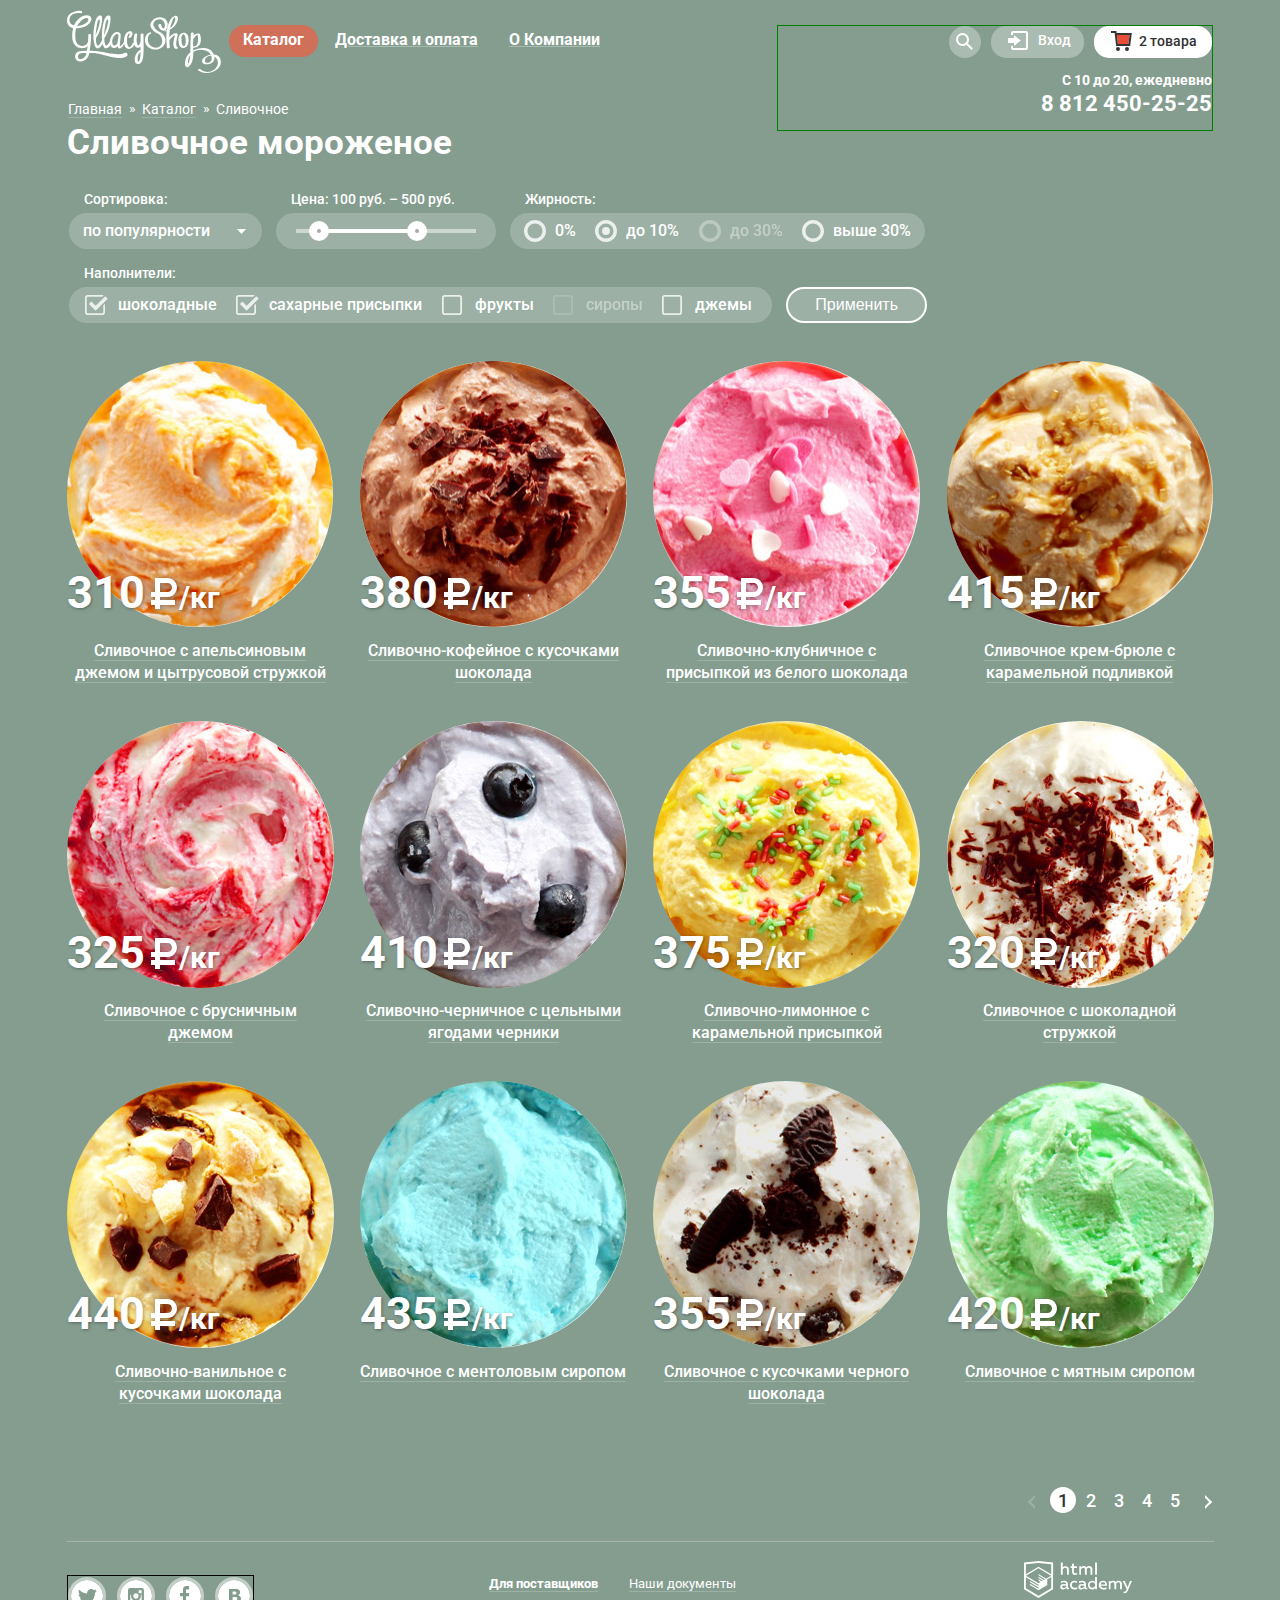
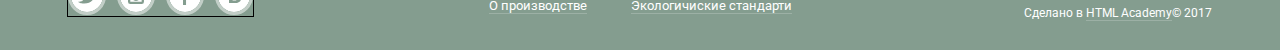
==== inner.html @ 5994459d "выпад меню" ====
<!DOCTYPE html>
<html lang="ru">
<head>
	<meta charset="utf-8">
	<title>HTML Academy: Глейси</title>
	<link href="https://fonts.googleapis.com/css?family=Roboto:400,700&amp;subset=cyrillic-ext" 
	rel="stylesheet">
	<!--font-family: 'Roboto', sans-serif; -->
	<link rel="stylesheet" type="text/css" href="css/style.css" /> 
</head>
<body>
	<header class="main-header">
		<nav class="main-navigation">
			<a class="main-header-logo">
				<img src="img/logo.svg" alt="Логотип магазина «GllacyShop»">
			</a>
			<ul class="site-navigation">
				<li class="site-nav-item">
					<a href="#" class="link-under active">Каталог</a>
					<ul class="site-navigation-catalog">
						<li class="catalog-submenu-item">
						  <a href="#">Новинки</a>
						</li>
						<li class="catalog-submenu-item-current">
						  <a href="#">Сливочное</a>
						</li>
						<li  class="catalog-submenu-item">
						  <a href="#">Щербеты</a>
						</li>
						<li  class="catalog-submenu-item">
						  <a href="#">Фруктовый лед</a>
						</li>
						<li  class="catalog-submenu-item">
						  <a href="#">Мелорин</a>
						</li>
					</ul>
					
					<!--<ul class="site-navigation-catalog">
						<li><a href="#" class="link6"><b>Новинки</b></a></li>
						<li><a href="#" class="link6">Сливочное</a></li>
						<li><a href="#" class="link6">Щербеты</a></li>
						<li><a href="#" class="link6">Фруктовый лед</a></li>
						<li><a href="#" class="link6">Мелорин</a></li>
					</ul>	-->
				</li>
				<li class="site-nav-item">
					<a href="#" class="link-under">Доставка и оплата</a>	
				</li>
				<li class="site-nav-item">
					<a href="#" class="link-under">О Компании</a>
				</li>
			</ul>
			
			
			
			
			
			
			
			
			
			
			
			
			
			
			
			
			
			
			
			
			
			
			
			
			
			
			
			
			
			<div class="user-navigation">
				<div class="login-link user-search">
					<a href="#">
						<svg xmlns="http://www.w3.org/2000/svg" 
						xmlns:xlink="http://www.w3.org/1999/xlink" width="17" height="17" 
						viewBox="0 0 17 17"><path d="M16.958 15.527L11.75 10.32A6.455 6.455 0 0 0 13 6.5 6.5 6.5 0 1 0 6.5 13a6.465 6.465 0 0 0 3.839-1.263l5.205 5.204 1.414-1.414zM6.5 11C4.019 11 2 8.981 2 6.5S4.019 2 6.5 2 11 4.019 11 6.5 8.981 11 6.5 11z"/></svg>
					</a>
					<!--<form class="search" action="#" method="get">
						<p class="search-paragraph">
							<label class="visually-hidden" for="search">Что ищем?</label>
							<input class="input-field" id="search" type="search" name="search" placeholder="Что ищем?">
						</p>
						<button class="user-btn search-btn" type="submit"></button>
					</form>-->
				</div>
				<div class="enter-site login-link">
					<span>
						<a href="#" class="enter-in">
							<svg xmlns="http://www.w3.org/2000/svg" 
							xmlns:xlink="http://www.w3.org/1999/xlink" 
							width="21" height="19" 
							viewBox="0 0 21 19"><g><path d="M6 14.875L12.917 9.5 6 4.125v2.917H-.042v4.917H6z"/><path d="M18 0H5C3.9 0 3 .9 3 2v2h2V2h13v15H5v-2H3v2c0 1.1.9 2 2 2h13c1.1 0 2-.9 2-2V2c0-1.1-.9-2-2-2z"/></g></svg>
							<span>Вход</span>
						</a>
					</span>
					<!--<div class="login-in">
						<form class="login-form" action="#" method="post">
							<p class="login-item">
								<label class="visually-hidden" for="email">Электронная почта</label>
								<input class="input-field" id="email" type="email" name="email" placeholder="Электронная почта">
							</p>
							<p class="login-item">
								<label class="visually-hidden" for="password">Пароль</label>
								<input class="input-field" id="password" type="password" name="password" placeholder="Пароль">
							</p>
							<button class="link2" type="submit">Войти</button>
							<p class="login-additional">
								<a class="login-link link10" href="#"><u>Забыли пароль?</u></a>
								<a class="login-link link10" href="#"><u>Новая регистрация</u></a>
							</p>
						</form>
					</div>-->
				</div>
				<span class="basket-red">
					<a href="#" class="link-svg2">
						<svg xmlns="http://www.w3.org/2000/svg"; width="21" height="20" 
						viewBox="0 0 21 20"><path fill="#E84D37" d="M5.888 4.031L6.922 13h10.45l1.176-8.969z"/><circle fill="#343434" cx="6.984" cy="18" r="2"/><circle fill="#343434" cx="15.984" cy="18" r="2"/><path fill="#343434" d="M5.657 2.031L5.422 0H0v2h3.64l1.5 13h13.988l1.699-12.969H5.657zM17.372 13H6.922L5.888 4.031h12.66L17.372 13z"/></svg>
						<span class="enter-svg">2 товара</span>
					</a>
					<!--<section class="goods"> 
						<h3 class="visually-hidden">Товары</h3>
						<p class="selected-product">
							Пломбир с апельсиновым джемом 	1,5кг х <span>200руб.</span> 	300руб.
						</p><br>
						<p class="selected-product">
							Клубничный пломбир с присыпкой из белого шоколада 1,5кг х <span>300руб.</span> 	450руб.
						</p>
						<br>
						<span class="sum">Итого: 750руб.</span><br>
						<a href="#" class="link7 link9">Оформить заказ</a>
					</section>-->
				</span>
				<p class="navigation">
					<span class="navigation1">С 10 до 20, ежедневно</span>
					<a href="tel:+88124502525" class="navigation2">8 812 450-25-25</a>
				</p>
			</div>  
		</nav>
	</header>
	<main class="container2"> 
		<div class="breadcrumbs">
			<ul class="breadcrumbs-items">
				<li class="breadcrumbs-item">
					<a class="crumbs link11" href="index.html">
						<span class="content-bc">Главная</span>
					</a>
				</li>
				<li class="breadcrumbs-item">
					<a class="crumbs link11" href="#">
						<span class="content-bc">Каталог</span>
					</a>
				</li> 
				<li class="breadcrumbs-item">
					<a class="crumbs active-bc">
						<span class="content-bc">Сливочное</span>
					</a>
				</li>
			</ul>
		</div>
		<h1 class="padding-left">Сливочное мороженое</h1>
		<div class="container1">
          <section class="filters">
            <h2 class="visually-hidden">Фильтр товаров</h2>
            <form class="filter" method="get" action="https://echo.htmlacademy.ru">
              <fieldset class="filter-sorting">
                <legend>Сортировка:</legend>
                <div class="filter-select-wrapper">
                  <select class="filter-select" name="sorting">
                    <option value="popularity" selected>по популярности</option>
                    <option value="cheap-to-high">сначала недорогие</option>
                    <option value="high-to-cheap">сначала дорогие</option>
                    <option value="fat">по жирности</option>
                  </select>
                </div>
              </fieldset>
              <fieldset class="filter-price">
                <legend>Цена: 100 руб. &ndash; 500 руб.</legend>
                <div class="filter-range">
                  <div class="range-controls">
                    <div class="scale">
                      <div class="bar"></div>
                    </div>
                    <div class="range-toggle range-toggle-min"></div>
                    <div class="range-toggle range-toggle-max"></div>
                  </div>
                </div>
              </fieldset>
              <fieldset class="filter-fat">
                <legend>Жирность:</legend>
                <div class="filter-fat-wrapper">
                  <label class="filter-radio" for="no-fat">
                    <input class="filter-input filter-input-radio visually-hidden" type="radio" name="fat" id="no-fat" value="0">
                    <span class="radio-indicator"></span>
                    0%
                  </label>
                  <label class="filter-radio" for="10-fat">
                    <input class="filter-input filter-input-radio visually-hidden" type="radio" name="fat" id="10-fat" value="10" checked>
                    <span class="radio-indicator"></span>
                    до 10%
                  </label>
                  <label class="filter-radio filter-radio-disabled" for="30-fat">
                    <input class="filter-input filter-input-radio visually-hidden" type="radio" name="fat" id="30-fat" value="30">
                    <span class="radio-indicator"></span>
                    до 30%
                  </label>
                  <label class="filter-radio" for="very-fat">
                    <input class="filter-input filter-input-radio visually-hidden" type="radio" name="fat" id="very-fat" value="30-plus">
                    <span class="radio-indicator"></span>
                    выше 30%
                  </label>
                </div>
              </fieldset>

              <fieldset class="filter-filler">
                <legend>Наполнители:</legend>
                <div class="filter-filler-wrapper">
                  <label class="filter-checkbox" for="chocolate">
                    <input class="filter-input filter-input-checkbox visually-hidden" type="checkbox" name="chocolate" id="chocolate" checked>
                    <span class="checkbox-indicator"></span>
                    шоколадные
                  </label>

                  <label class="filter-checkbox" for="sugar">
                    <input class="filter-input filter-input-checkbox visually-hidden" type="checkbox" name="sugar" id="sugar" checked>
                    <span class="checkbox-indicator"></span>
                    сахарные присыпки
                  </label>

                  <label class="filter-checkbox" for="fruit">
                    <input class="filter-input filter-input-checkbox visually-hidden" type="checkbox" name="fruit" id="fruit">
                    <span class="checkbox-indicator"></span>
                    фрукты
                  </label>

                  <label class="filter-checkbox filter-checkbox-disabled" for="syrup">
                    <input class="filter-input filter-input-checkbox visually-hidden" type="checkbox" name="syrup" id="syrup" disabled>
                    <span class="checkbox-indicator"></span>
                    сиропы
                  </label>

                  <label class="filter-checkbox" for="jam">
                    <input class="filter-input filter-input-checkbox visually-hidden" type="checkbox" name="jam" id="jam">
                    <span class="checkbox-indicator"></span>
                    джемы
                  </label>
                </div>
              </fieldset>

              <button class="filter-button" type="submit">Применить</button>
            </form>
          </section>
        </div>

		
		
		
		
		
		
		
		
		
		
		
		
		
		
		
		
		
		
		
		
		<!--<div class="regulation">
		<form class="selection-form" method="get">
			<fieldset class="sort">
				<div class="sort-block">
					<legend>Сортировка:</legend>
					<select class="sort-selection">
						<option value="popular" selected>по популярности</option>
						<option value="cheap">сначала недорогие</option>
						<option value="expensive">сначала дорогие</option>
						<option value="by-fatness">по жирности</option>
					</select>
				</div>
			</fieldset>
			<fieldset class="range">
				<legend>Цена: 100 руб. - 500 руб.</legend>
				<div class="range-price">
					<label>
						<input class="min-price" type="range" min="100" max="500" step="1" value="300">
					</label>
				</div>
				<div class="range-controls customize-form">
					<div class="scale">
						<div class="complete-scale"></div>
					</div>
					<div class="toggle toggle-min"></div>
					<div class="toggle toggle-max"></div>
				</div>
			</fieldset>
			<fieldset class="fatness">
				<legend>Жирность:</legend>
				<div class="customize-form">
					<label class="fatness-label">
						<input type="radio" name="fatness" value="0">
						<span class="fatness-value">0%</span>
					</label>
					<label class="fatness-label">
						<input type="radio" name="fatness" value="before-10" checked>
						<span class="fatness-value">до 10%</span>
					</label>
					<label class="fatness-label">
						<input type="radio" name="fatness" value="before-30">
						<span class="fatness-value">до 30%</span>
					</label>
					<label class="fatness-label">
						<input type="radio" name="fatness" value="above-30">
						<span class="fatness-value">выше 30%</span>
					</label>
				</div>
			</fieldset>
			<fieldset class="filler">
				<legend>Наполнители:</legend>
				<div class="customize-form">
					<label class="filler-label filler-label-1">
						<input class="filler-toggle" type="checkbox" name="chocolate-filler" value="chocolate" checked>
						<span class="filler-name">шоколадные</span>
					</label>
					<label class="filler-label filler-label-2">
						<input class="filler-toggle" type="checkbox" name="sugar-filler" value="sugar" checked>
						<span class="filler-name">сахарные присыпки</span>
					</label>
					<label class="filler-label filler-label-3">
						<input class="filler-toggle" type="checkbox" name="fruits-filler" value="fruits">
						<span class="filler-name">фрукты</span>
					</label>
					<label class="filler-label filler-label-4">
						<input class="filler-toggle" type="checkbox" name="syrup-filler" value="syrup">
						<span class="filler-name">сиропы</span>
					</label>
					<label class="filler-label filler-label-5">
						<input class="filler-toggle" type="checkbox" name="jam-filler" value="jam">
						<span class="filler-name">джемы</span>
					</label>
				</div>
			</fieldset>
			<button class="user-btn" type="submit">Применить</button>
		</form>
		</div> -->
		<section class="ice-crem ice-margin"> 
			<h2 class="visually-hidden">Каталог</h2>
			<ul class="ice-info"> 
				<li class="ice-price">
					<div class="ice-configuration">
						<img src="img/ice1.jpg" class="ice-image" alt="Сливочное мороженое">
						<p class="price-in">
							<span class="price">310</span>
							<svg xmlns="http://www.w3.org/2000/svg" width="31" height="36" viewBox="0 0 31 36"><path fill="#ffffff" d="M11 21h7.451c5.247 0 9.5-4.253 9.5-9.5S23.698 2 18.451 2H6v14H2v5h4v3H2v5h4v4h5v-4h15v-5H11v-3zm0-14h7.451v-.03a4.53 4.53 0 0 1 0 9.06V16H11V7z"/></svg>
							<span class="kilogram">/кг</span>
						</p>
					</div>
					<p class="ice-title">
						<a class="link11" href="#">
							Сливочное с апельсиновым джемом и цытрусовой стружкой
						</a>
					</p>
					<!--<a href="#" class="link">Быстрый просмотр</a>-->
				</li>
				<li class="ice-price">
					<div class="ice-configuration">
						<img src="img/ice2.jpg" class="ice-image" alt="Сливочно-кофейное мороженое">
						<p class="price-in">
							<span class="price">380</span>
							<svg xmlns="http://www.w3.org/2000/svg" width="31" height="36" viewBox="0 0 31 36"><path fill="#ffffff" d="M11 21h7.451c5.247 0 9.5-4.253 9.5-9.5S23.698 2 18.451 2H6v14H2v5h4v3H2v5h4v4h5v-4h15v-5H11v-3zm0-14h7.451v-.03a4.53 4.53 0 0 1 0 9.06V16H11V7z"/></svg>
							<span class="kilogram">/кг</span>
						</p>
					</div> 
					<p class="ice-title">
						<a class="link11" href="#">Сливочно-кофейное с кусочками шоколада</a>
					</p>
					<!--<a href="#" class="link">Быстрый просмотр</a>-->
				</li>
				<li class="ice-price">
					<div class="ice-configuration">
						<img src="img/ice3.jpg" class="ice-image" alt="Сливочно-клубничное мороженое">
						<p class="price-in">
							<span class="price">355</span>
							<svg xmlns="http://www.w3.org/2000/svg" width="31" height="36" viewBox="0 0 31 36"><path fill="#ffffff" d="M11 21h7.451c5.247 0 9.5-4.253 9.5-9.5S23.698 2 18.451 2H6v14H2v5h4v3H2v5h4v4h5v-4h15v-5H11v-3zm0-14h7.451v-.03a4.53 4.53 0 0 1 0 9.06V16H11V7z"/></svg>
							<span class="kilogram">/кг</span>
						</p>
					</div>
					<p class="ice-title">
						<a class="link11" href="#">
							Сливочно-клубничное с<br> присыпкой из белого шоколада
						</a>
					</p>
					<!--<a href="#" class="link">Быстрый просмотр</a>-->
				</li>
				<li class="ice-price">
					<div class="ice-configuration">
						<img src="img/ice4.jpg" class="ice-image" alt="Сливочное крем-брюле мороженое">
						<p class="price-in">
							<span class="price">415</span>
							<svg xmlns="http://www.w3.org/2000/svg" width="31" height="36" viewBox="0 0 31 36"><path fill="#ffffff" d="M11 21h7.451c5.247 0 9.5-4.253 9.5-9.5S23.698 2 18.451 2H6v14H2v5h4v3H2v5h4v4h5v-4h15v-5H11v-3zm0-14h7.451v-.03a4.53 4.53 0 0 1 0 9.06V16H11V7z"/></svg>
							<span class="kilogram">/кг</span>
						</p>
					</div>
					<p class="ice-title">
						<a class="link11" href="#">Сливочное крем-брюле с карамельной подливкой</a>
					</p>
					<!--<a href="#" class="link">Быстрый просмотр</a>-->
				</li>
				<li class="ice-price ice-line2">
					<div class="ice-configuration">
						<img src="img/ice5.jpg" alt="Сливочное c брусничным джемом">
						<p class="price-in">
							<span class="price">325</span>
							<svg xmlns="http://www.w3.org/2000/svg" width="31" height="36" viewBox="0 0 31 36"><path fill="#ffffff" d="M11 21h7.451c5.247 0 9.5-4.253 9.5-9.5S23.698 2 18.451 2H6v14H2v5h4v3H2v5h4v4h5v-4h15v-5H11v-3zm0-14h7.451v-.03a4.53 4.53 0 0 1 0 9.06V16H11V7z"/></svg>
							<span class="kilogram">/кг</span>
						</p>
					</div>
					<p class="ice-title">
						<a class="link11" href="#">
							Сливочное c брусничным<br>
							джемом
						</a>
					</p>
					<!--<a href="#" class="link">Быстрый просмотр</a>-->
				</li>
				<li class="ice-price ice-line2">
					<div class="ice-configuration">
						<img src="img/ice6.jpg" alt="Сливочно-черничное">
						<p class="price-in">
							<span class="price">410</span>
							<svg xmlns="http://www.w3.org/2000/svg" width="31" height="36" viewBox="0 0 31 36"><path fill="#ffffff" d="M11 21h7.451c5.247 0 9.5-4.253 9.5-9.5S23.698 2 18.451 2H6v14H2v5h4v3H2v5h4v4h5v-4h15v-5H11v-3zm0-14h7.451v-.03a4.53 4.53 0 0 1 0 9.06V16H11V7z"/></svg>
							<span class="kilogram">/кг</span>
						</p>
					</div>
					<p class="ice-title">
						<a class="link11" href="#">Сливочно-черничное с цельными ягодами черники</a>
					</p>
					<!--<a href="#" class="link">Быстрый просмотр</a>-->
				</li>
				<li class="ice-price ice-line2">
					<div class="ice-configuration">
						<img src="img/ice7.jpg" alt="Сливочно-лимонное">
						<p class="price-in">
							<span class="price">375</span>
							<svg xmlns="http://www.w3.org/2000/svg" width="31" height="36" viewBox="0 0 31 36"><path fill="#ffffff" d="M11 21h7.451c5.247 0 9.5-4.253 9.5-9.5S23.698 2 18.451 2H6v14H2v5h4v3H2v5h4v4h5v-4h15v-5H11v-3zm0-14h7.451v-.03a4.53 4.53 0 0 1 0 9.06V16H11V7z"/></svg>
							<span class="kilogram">/кг</span>
						</p>
					</div>
					<p class="ice-title">
						<a class="link11" href="#">Сливочно-лимонное с карамельной присыпкой</a>
					</p>
					<!--<a href="#" class="link">Быстрый просмотр</a>-->
				</li>
				<li class="ice-price ice-line2">
					<div class="ice-configuration">
						<img src="img/ice8.jpg" alt="Сливочное с шоколадной стружкой">
						<p class="price-in">
							<span class="price">320</span>
							<svg xmlns="http://www.w3.org/2000/svg" width="31" height="36" viewBox="0 0 31 36"><path fill="#ffffff" d="M11 21h7.451c5.247 0 9.5-4.253 9.5-9.5S23.698 2 18.451 2H6v14H2v5h4v3H2v5h4v4h5v-4h15v-5H11v-3zm0-14h7.451v-.03a4.53 4.53 0 0 1 0 9.06V16H11V7z"/></svg>
							<span class="kilogram">/кг</span>
						</p>
					</div>
					<p class="ice-title">
						<a class="link11" href="#">Сливочное с шоколадной стружкой</a>
					</p>
					<!--<a href="#" class="link">Быстрый просмотр</a>-->
				</li>
				<li class="ice-price ice-line3">
					<div class="ice-configuration">
						<img src="img/ice9.jpg" alt="Сливочно-ванильное">
						<p class="price-in">
							<span class="price">440</span>
							<svg xmlns="http://www.w3.org/2000/svg" width="31" height="36" viewBox="0 0 31 36"><path fill="#ffffff" d="M11 21h7.451c5.247 0 9.5-4.253 9.5-9.5S23.698 2 18.451 2H6v14H2v5h4v3H2v5h4v4h5v-4h15v-5H11v-3zm0-14h7.451v-.03a4.53 4.53 0 0 1 0 9.06V16H11V7z"/></svg>
							<span class="kilogram">/кг</span>
						</p>
					</div>
					<p class="ice-title">
						<a class="link11" href="#">
							Сливочно-ванильное с<br>
							кусочками шоколада
						</a>
					</p>
					<!--<a href="#" class="link">Быстрый просмотр</a>-->
				</li>
				<li class="ice-price ice-line3">
					<div class="ice-configuration">
						<img src="img/ice10.jpg" alt="Сливочное с ментоловым сиропом">
						<p class="price-in">
							<span class="price">435</span>
							<svg xmlns="http://www.w3.org/2000/svg" width="31" height="36" viewBox="0 0 31 36"><path fill="#ffffff" d="M11 21h7.451c5.247 0 9.5-4.253 9.5-9.5S23.698 2 18.451 2H6v14H2v5h4v3H2v5h4v4h5v-4h15v-5H11v-3zm0-14h7.451v-.03a4.53 4.53 0 0 1 0 9.06V16H11V7z"/></svg>
							<span class="kilogram">/кг</span>
						</p>
					</div>
					<p class="ice-title">
						<a class="link11" href="#">Сливочное с ментоловым сиропом</a>
					</p>
					<!--<a href="#" class="link">Быстрый просмотр</a>-->
				</li>
				<li class="ice-price ice-line3">
					<div class="ice-configuration">
						<img src="img/ice11.jpg" alt="Сливочное с кусочками черного шоколада">
						<p class="price-in">
							<span class="price">355</span>
							<svg xmlns="http://www.w3.org/2000/svg" width="31" height="36" viewBox="0 0 31 36"><path fill="#ffffff" d="M11 21h7.451c5.247 0 9.5-4.253 9.5-9.5S23.698 2 18.451 2H6v14H2v5h4v3H2v5h4v4h5v-4h15v-5H11v-3zm0-14h7.451v-.03a4.53 4.53 0 0 1 0 9.06V16H11V7z"/></svg>
							<span class="kilogram">/кг</span>
						</p>
					</div>
					<p class="ice-title">
						<a class="link11" href="#">Сливочное с кусочками черного шоколада</a>
					</p>
					<!--<a href="#" class="link">Быстрый просмотр</a>-->
				</li>
				<li class="ice-price ice-line3">
					<div class="ice-configuration">
						<img src="img/ice12.jpg" alt="Сливочное c мятным сиропом">
						<p class="price-in">
							<span class="price">420</span>
							<svg xmlns="http://www.w3.org/2000/svg" width="31" height="36" viewBox="0 0 31 36"><path fill="#ffffff" d="M11 21h7.451c5.247 0 9.5-4.253 9.5-9.5S23.698 2 18.451 2H6v14H2v5h4v3H2v5h4v4h5v-4h15v-5H11v-3zm0-14h7.451v-.03a4.53 4.53 0 0 1 0 9.06V16H11V7z"/></svg>
							<span class="kilogram">/кг</span>
						</p>
					</div>
					<p class="ice-title">
						<a class="link11" href="#">Сливочное c мятным сиропом</a>
					</p>
					<!--<a href="#" class="link">Быстрый просмотр</a>-->
				</li>
			</ul>
		</section>
		<ul class="inner-slide"> 
			<li><button type="button" class="page-switch znak"></button></li>
			<li><a class="whiteback">1</a></li> 
			<li><a href="#" class="page-switch">2</a></li>
			<li><a href="#" class="page-switch">3</a></li> 
			<li><a href="#" class="page-switch">4</a></li> 
			<li><a href="#" class="page-switch">5</a></li> 
			<li><button type="button" class="page-switch znak2"></button></li> 
		</ul>
	</main>
	</div>
	<hr class="sub">
	<footer class="main-footer">
		<div class="social">
			<ul class="footer-social">
				<li class="social-list-item">
					<a class="social-button" href="https://www.twitter.com">
						<p class="visually-hidden">Twitter</p>
						<svg xmlns="http://www.w3.org/2000/svg" class="social-list-icon" width="32" height="32" viewBox="0 0 32 32"><path fill="#FFF" d="M16 0C7.164 0 0 7.164 0 16c0 8.837 7.164 16 16 16 8.837 0 16-7.163 16-16 0-8.836-7.163-16-16-16zm7.944 12.809c-.251 6.516-3.463 10.832-10.992 10.702h-.486c-.447 0-4.543-.443-5.344-1.823 2.479.19 4.247-.406 5.12-1.136-1.048-.289-2.923-.461-3.251-2.848.384.104.618.221 1.299.113-1.307-.824-2.758-1.519-2.679-3.643.311.317 1.164.518 1.46.457-.768-.233-2.149-3.244-.974-4.781 1.984 1.79 4.075 3.482 7.804 3.643.227-2.214 1.24-3.699 3.168-4.325 1.84-.479 3.255.26 3.901 1.138.737-.224 1.453-.466 2.193-.685-.004.833-.569 1.463-.935 1.709.747.165 1.423-.475 1.423-.475-.184.963-1.094 1.725-1.707 1.954z"/></svg>
					</a>
				</li>
				<li class="social-list-item">
					<a class="social-button" href="https://www.instagram.com">
						<p class="visually-hidden">Instagram</p>
						<svg xmlns="http://www.w3.org/2000/svg" class="social-list-icon" width="32" height="32" viewBox="0 0 32 32"><g fill="#FFF"><path d="M20.916 16a4.938 4.938 0 1 1-9.877 0c0-.394.051-.773.138-1.14h-.897v6.838h11.396V14.86h-.897c.086.367.137.746.137 1.14z"/><path d="M15.978 18.659c1.466 0 2.659-1.193 2.659-2.659s-1.193-2.659-2.659-2.659c-1.466 0-2.659 1.193-2.659 2.659s1.192 2.659 2.659 2.659zM18.637 10.302h3.039v3.039h-3.039z"/><path d="M16 0C7.164 0 0 7.164 0 16c0 8.837 7.164 16 16 16 8.837 0 16-7.163 16-16 0-8.836-7.163-16-16-16zm7.955 21.698a2.285 2.285 0 0 1-2.279 2.279H10.279A2.285 2.285 0 0 1 8 21.698V10.302a2.286 2.286 0 0 1 2.279-2.279h11.396a2.286 2.286 0 0 1 2.279 2.279v11.396z"/></g></svg>
					</a>
					</li>
				<li class="social-list-item">
					<a class="social-button" href="https://www.facebook.com">
						<p class="visually-hidden">Facebook</p>
						<svg xmlns="http://www.w3.org/2000/svg" class="social-list-icon" width="32" height="32" viewBox="0 0 32 32"><path fill="#FFF" d="M16 0C7.164 0 0 7.163 0 16s7.164 16 16 16c8.837 0 16-7.164 16-16S24.837 0 16 0zm4.062 9.455h-3.021v3.444h3.021v3.445h-3.021v8.61H14.02v-8.61H11v-3.445h3.021V9.455c0-1.902 1.353-3.445 3.021-3.445h3.021v3.445z"/></svg>
					</a>
				</li>
				<li class="social-list-item">
					<a class="social-button" href="https://www.vk.com">
						<p class="visually-hidden">Вконтакте</p>
						<svg xmlns="http://www.w3.org/2000/svg" class="social-list-icon" width="32" height="32" viewBox="0 0 32 32"><g fill="#FFF"><path d="M16.637 14.495c.402-.019.719-.082.951-.188.326-.145.54-.33.641-.559.101-.229.15-.496.15-.797 0-.232-.058-.465-.174-.697-.116-.232-.322-.405-.617-.517-.264-.1-.592-.155-.984-.165a76.242 76.242 0 0 0-1.652-.014h-.339v2.965h.565c.571 0 1.057-.009 1.459-.028zM18.118 17.084c-.282-.081-.672-.125-1.166-.132a127.97 127.97 0 0 0-1.55-.009h-.79v3.493h.264c1.014 0 1.74-.003 2.18-.009a3.2 3.2 0 0 0 1.212-.245c.377-.157.633-.364.774-.625s.214-.562.214-.9c0-.446-.088-.788-.261-1.03-.17-.241-.464-.423-.877-.543z"/><path d="M16 0C7.164 0 0 7.164 0 16c0 8.837 7.164 16 16 16 8.837 0 16-7.163 16-16 0-8.836-7.163-16-16-16zm6.602 20.531a3.73 3.73 0 0 1-1.124 1.327c-.552.415-1.161.71-1.823.886s-1.501.264-2.519.264h-6.121V8.987h5.443c1.13 0 1.957.038 2.48.113a5.126 5.126 0 0 1 1.561.5c.533.27.929.632 1.189 1.087.26.455.392.975.392 1.558 0 .678-.179 1.278-.536 1.795-.358.518-.863.92-1.517 1.208v.075c.917.182 1.642.559 2.179 1.13.537.571.807 1.325.807 2.261 0 .678-.138 1.283-.411 1.817z"/></g></svg>
					</a>
				</li>
			</ul> 
		</div>
		<ul class="footer-information">
			<li><a href="#" class="provider link11">Для поставщиков</a><li>
			<li><a href="#" class="view link11">Наши документы</a><li>
			<li><a href="#" class="view link11 about-production">О производстве</a><li>
			<li><a href="#" class="view link11">Экологичиские стандарти</a><li>
		</ul>
		<div class="logo">
			<a href="https://htmlacademy.ru/intensive/htmlcss">
				<img src="img/logo-htmlacademy.svg" alt="академия">
			</a>
			<span class="footer-copyright">
				Сделано в <a href="https://htmlacademy.ru/intensive/htmlcss" class="link-html link11">HTML Academy</a>&copy; 2017
			</span>
	</footer>
</body>
</html>
---- css/style.css ----
html,
body {
	font-family: "Roboto", "Arial", sans-serif;
	font-size: 18px; /* or 16px */
	line-height: 1.2;
	background-color: #849d8f;
	color: #ffffff;
	font-weight: bold;
	margin: 0;
}

a {
	text-decoration: none;
	color: #ffffff;
}

.link {
	display: inline-block;
	vertical-align: top;
	padding: 10px 26px;
	padding-bottom: 12px;
	font-weight: 700;
	font-size: 18px;
	line-height: 24px;
	text-align: center;
	text-transform: none;
	text-decoration: none;
	text-shadow: 0 2px 5px rgba(160, 32, 11, 0.76);
	white-space: normal;
	background-color: #f26843;
	background: -webkit-linear-gradient(top, #f26843 0%, #e74a35 100%);
	background: linear-gradient(to bottom, #f26843 0%, #e74a35 100%);
	box-shadow: 0 2px 2px rgba(172, 16, 0, 0.64);
	color: #ffffff;
	border: none;
	border-radius: 22px;
	cursor: pointer;
	outline: none;
}

.link:hover {
	background-image: linear-gradient(0deg, rgba(231, 74, 53, 0.8) 0%, rgba(242, 104, 67, 0.8) 100%);
	box-shadow: 0px 2px 2px 0px rgb(172, 16, 0);
}

.link:active {
	box-shadow: inset 0 2px 2px #942718;
	background-image: linear-gradient(to top, #f26843 0%, #e74a35 100%);
	background-color: #d07058;
}

.link-small {
	display: inline-block;
	vertical-align: top;
	padding: 10px 15px;
	padding-bottom: 12px;
	font-weight: 700;
	font-size: 18px;
	line-height: 24px;
	text-align: center;
	text-transform: none;
	text-decoration: none;
	text-shadow: 0 2px 5px rgba(160, 32, 11, 0.76);
	white-space: normal;
	background-color: #f26843;
	background: -webkit-linear-gradient(top, #f26843 0%, #e74a35 100%);
	background: linear-gradient(to bottom, #f26843 0%, #e74a35 100%);
	box-shadow: 0 2px 2px rgba(172, 16, 0, 0.64);
	color: #ffffff;
	border: none;
	border-radius: 22px;
	cursor: pointer;
	outline: none;
}

.link-small:hover {
	background-image: linear-gradient(0deg, rgba(231, 74, 53, 0.8) 0%, rgba(242, 104, 67, 0.8) 100%);
	box-shadow: 0px 2px 2px 0px rgb(172, 16, 0);
}

.link-small:active {
	box-shadow: inset 0 2px 2px #942718;
	background-image: linear-gradient(to top, #f26843 0%, #e74a35 100%);
	background-color: #d07058;
}

.link2 {
	display: inline-block;
	vertical-align: top;
	padding: 8px 23px;
	padding-bottom: 12px;
	font-family: Roboto, Arial, sans-serif;
	font-weight: 700;
	font-size: 18px;
	line-height: 24px;
	text-align: center;
	text-transform: none;
	text-decoration: none;
	text-shadow: 0 2px 5px rgba(160, 32, 11, 0.76);
	white-space: normal;
	background-color: #f26843;
	background: -webkit-linear-gradient(top, #f26843 0%, #e74a35 100%);
	background: linear-gradient(to bottom, #f26843 0%, #e74a35 100%);
	box-shadow: 0 2px 2px rgba(172, 16, 0, 0.64);
	color: #fefefe;
	border: none;
	border-radius: 22px;
	cursor: pointer;
	outline: none;
}

.link2:hover {
	background-image: linear-gradient(0deg, rgba(231, 74, 53, 0.8) 0%, rgba(242, 104, 67, 0.8) 100%);
	box-shadow: 0px 2px 2px 0px rgb(172, 16, 0);
}

.link2:active {
	box-shadow: inset 0 2px 2px #942718;
	background-image: linear-gradient(to top, #f26843 0%, #e74a35 100%);
}

.link3 {
	display: inline-block;
	vertical-align: top;
	padding: 8px 23px;
	padding-bottom: 12px;
	font-family: Roboto, Arial, sans-serif;
	font-weight: 700;
	text-align: center;
	text-transform: none;
	text-decoration: none;
	text-shadow: 0 2px 5px rgba(160, 32, 11, 0.76);
	white-space: normal;
	background-color: #f26843;
	background: -webkit-linear-gradient(top, #f26843 0%, #e74a35 100%);
	background: linear-gradient(to bottom, #f26843 0%, #e74a35 100%);
	box-shadow: 0 2px 2px rgba(172, 16, 0, 0.64);
	border: none;
	border-radius: 22px;
	cursor: pointer;
	outline: none;
	color: #ffffff;
	font-size: 32px;
	line-height: 44px;
}

.link3:hover {
	/*background-image: linear-gradient(0deg, rgba(231, 74, 53, 0.8) 0%, rgba(242, 104, 67, 0.8) 100%);
	box-shadow: 0px 2px 2px 0px rgb(172, 16, 0);*/
	background: -webkit-linear-gradient(top, #f58669 0%, #ec6f5e 100%);
	background: linear-gradient(to bottom, #f58669 0%, #ec6f5e 100%);
	box-shadow: 0 2px 2px #ac1000;
}

.link3:active {
	box-shadow: inset 0 2px 2px #942718;
	background-image: linear-gradient(to top, #f26843 0%, #e74a35 100%);
}

.link4 {
	display: inline-block;
	vertical-align: top;
	padding: 8px 23px;
	padding-bottom: 12px;
	font-family: Roboto, Arial, sans-serif;
	font-weight: 700;
	text-align: center;
	text-transform: none;
	text-decoration: none;
	text-shadow: 0 2px 5px rgba(160, 32, 11, 0.76);
	white-space: normal;
	background-color: #f26843;
	background: -webkit-linear-gradient(top, #f26843 0%, #e74a35 100%);
	background: linear-gradient(to bottom, #f26843 0%, #e74a35 100%);
	box-shadow: 0 2px 2px rgba(172, 16, 0, 0.64);
	border: none;
	border-radius: 22px;
	cursor: pointer;
	outline: none;
	color: #fceeec;
	font-size: 18px;
	font-weight: 700;
	line-height: 24px;
	align-self: flex-end;
	margin-bottom: 4px;
}

.link4:hover {
	background: -webkit-linear-gradient(top, #f58669 0%, #ec6f5e 100%);
	background: linear-gradient(to bottom, #f58669 0%, #ec6f5e 100%);
	box-shadow: 0 2px 2px #ac1000;
}

.link4:active {
	box-shadow: inset 0 2px 2px #942718;
	background-image: linear-gradient(to top, #f26843 0%, #e74a35 100%);
}

.link5 {
	color: #ffffff;
	font-size: 14px;
	font-weight: 500;
	line-height: 16px;
	background-color: #a1b4a9;
	margin-top: 30px;
}

.link5:hover {
	background-color: #f8f7f4;
	color: #323232;
	font-size: 14px;
	font-weight: 500;
	line-height: 16px;
}

.link6 {
	color: #323232;
	font-size: 14px;
	font-weight: 400;
	line-height: 16px;
	background-color: #f8f7f4;
	padding: 9px 21px;
}

.link6 a {
	text-decoration: none;
}

.link6:hover {
	background-color: #fbded7;
}

.link6:active {
	background-color: #f6b5a5;
}

.link7 {
	display: inline-block;
	vertical-align: top;
	padding: 8px 23px;
	padding-bottom: 12px;
	font-family: Roboto, Arial, sans-serif;
	font-weight: 700;
	text-align: center;
	text-transform: none;
	text-decoration: none;
	text-shadow: 0 2px 5px rgba(160, 32, 11, 0.76);
	white-space: normal;
	background-color: #f26843;
	background: -webkit-linear-gradient(top, #f26843 0%, #e74a35 100%);
	background: linear-gradient(to bottom, #f26843 0%, #e74a35 100%);
	box-shadow: 0 2px 2px rgba(172, 16, 0, 0.64);
	border: none;
	border-radius: 22px;
	cursor: pointer;
	outline: none;
	color: #ffffff;
	font-size: 32px;
	font-weight: 700;
	line-height: 44px;
}

.link7:hover {
	background-image: linear-gradient(0deg, rgba(231, 74, 53, 0.8) 0%, rgba(242, 104, 67, 0.8) 100%);
	box-shadow: 0px 2px 2px 0px rgb(172, 16, 0);
}

.link7:active {
	box-shadow: inset 0 2px 2px #942718;
	background-image: linear-gradient(to top, #f26843 0%, #e74a35 100%);
}

.link8 {
	color: #323232;
	background-color: #f8f7f4;
}

.link9 {
	color: #fefefe;
	font-size: 18px;
	font-weight: 700;
	line-height: 24px;
}

.link10 {
	color: #323232; 
	border-bottom: 1px solid rgba(255,255,255,0.2)
}

.link10:hover {
	color: #e84d37;
}

.link10:active {
	color: #e84d37;
}

.link11 {
	color: #ffffff; 
	border-bottom: 1px solid rgba(255,255,255,0.2)
}

.link11:hover {
	color: #ffbc9e;
}

.link11:active {
	color: #ffbc9e;
}

.link-html {
	color: #fefefe;
	font-size: 12px;
	font-weight: 400;
	line-height: 16px;
}

.main-header {
	box-sizing: border-box;
	width: 1200px;
	margin: 0 auto;
	padding: 0 27px;
	padding-top: 10px;
}

.main-navigation {
	display: flex;
}

.main-header-logo {
	font-size: 0;
	line-height: 0;
	margin-right: 7px;
}

.main-navigation ul { 
	display: flex;
	flex-wrap: wrap;
	margin: 0;
	padding: 0;
	list-style: none;
}
/****************************************************************************************/
.site-navigation {
  display: -webkit-box;
  display: -ms-flexbox;
  display: flex;
  -ms-flex-wrap: wrap;
      flex-wrap: wrap;
  min-height: 50px;

  margin: 0;
  margin-top: 12px;
  padding: 0;

  list-style: none;
  list-style-type: none;
  flex-grow: 1;
  z-index: 1;
}


.site-nav-item {
	padding-top: 6px;
	padding-bottom: 10px;
	margin-right: 2px;
	position: relative;
	height: 40px;
	text-decoration: none;
}

.site-navigation-catalog {
	display: flex;
	position: absolute;
	flex-direction: column;
	visibility: hidden;
	top: 52px;
	left: -7px;
	background-color: #f8f7f4;
	border-radius: 5px;
	box-shadow: 0px 20px 20px 0px rgba(0, 0, 0, 0.4); */
}

.site-navigation-catalog a {
	display: block;
	padding: 7px 0 8px 20px;
	font-size: 14px;
	line-height: 1.143em;
	font-weight: 400;
	color: #323232;
}

.site-navigation-catalog:hover {
	display: block;
	  top: 38px;
	left: -7px;
	min-width: 143px;
	margin: 0;
	padding: 0;

  border-radius: 5px;
  background-color: #f9f8f5;
  -webkit-box-shadow: 0px 20px 20px 0px rgba(0, 0, 0, 0.4);
          box-shadow: 0px 20px 20px 0px rgba(0, 0, 0, 0.4);
  list-style: none;
}

.catalog-submenu-item:hover {
	background-color: #fbded7;
}

.catalog-submenu-item-current {
	background-color: #d07058;
}

.site-nav-item:hover .site-navigation-catalog {
	visibility: visible;
}

/*.login-link {
	display: inline-block;
	vertical-align: top;
	position: relative;
	flex-grow: 0;
	flex-shrink: 1;
	flex-basis: auto;
	margin-left: 9px;
	padding: 8px 33px;
	padding-left: 45px;
	font-size: 14px;
	line-height: 16px;
	font-weight: 500;
	color: #ffffff;
	background-color: rgba(255, 255, 255, 0.2);
	background-repeat: no-repeat;
	background-position: 15px 50%;
	border-radius: 17px;
	cursor: pointer;
}*/

/*********************************************************************************************/

.login-link:hover {
  color: #323232;
  background-color: #f8f7f4;
}

.login-link:hover .login-in {
	visibility: visible;
}

.user-search {
	margin-right: 10px;
	display: inline-block; 
	width: 32px; 
	height: 32px;
	background-color: #ffffff4f;
	border-radius: 50%;
}

.user-search svg {
	fill: #ffffff;
	margin-top: 7px;
	margin-left: 7px;
}

.user-search:hover svg {
	fill: #323232;
}

.enter-site {
	width: 93px; 
	height: 32px;
	border-radius: 15px;
	background-color: #ffffff4f;
}

.link-svg {
	font-size: 14px;
	font-weight: 500;
    display: flex;
    align-items: center;
    height: 29px;
    padding-left: 17px;
}

.link-svg span {
	margin-left: 6px;
}

.link-svg svg {
	fill: #ffffff;
}

.link-svg:hover svg{
	fill: #323232;
}

.link-svg:hover {
	color: #323232;
	fill: #323232;
}

.link-svg2 {
	color: #323232;
	font-size: 14px;
	font-weight: 500;
    display: flex;
    align-items: center;
    height: 29px;
    padding-left: 17px;
}

.link-svg2 span {
	margin-left: 7px;
	
}






.enter-in {
	font-size: 14px;
	font-weight: 500;
    display: flex;
    align-items: center;
    height: 29px;
    padding-left: 17px;
}

.enter-in span {
	margin-left: 9px;
}

.enter-in svg {
	fill: #ffffff;
}

.enter-in:hover svg{
	fill: #323232;
}
.enter-in:hover {
	color: #323232;
	fill: #323232;
}







/*.svg-enter {
	display: inline-block; 
	width: 32px; 
	height: 32px;
	background: url("../img/entrance.svg") no-repeat 50% 50%;
	background-color: #ffffff4f;
	color: white;
	border-radius: 50%;
}*/

.enter-site .login-in {
	visibility: visible;
}

.user-navigation {
	width: 245;
	display: flex;
	justify-content: flex-end;
	flex-wrap: wrap;
	margin-top: 15px;
	border: 0.5px solid green;
}

.navigation {
  width: 100%;
}

.navigation {
  text-align: right;
}

.navigation span {
  display: block;
}

/*.navigation {
	position: relative;
}

.navigation span {
  position: absolute;
  top: 0;
  right: 0;
  display: flex;
  flex-direction: column;
  margin: 0;
  text-align: right;
}

.navigation a {
  position: absolute;
  top: 0;
  right: 0;
  display: flex;
  flex-direction: column;
  margin: 0;
  text-align: right;
} */

.navigation1 {
	margin-bottom: 4px;
	font-size: 14px;
	line-height: 16px;
}

.navigation2 {
	font-size: 22px;
	line-height: 24px;
}

. {
	
}
/*************************************** SLIDER ************************************/ 
.visually-hidden {
  position: absolute;

  width: 1px;
  height: 1px;

  clip: rect(0, 0, 0, 0);
}

.site-wrapper {
  min-width: 940px;
  background-color: #849d8f;
  background-image: url("../img/slide1.png");
  background-repeat: no-repeat;
  background-position: top center;
  
  transition: background-image 0.5s ease, background-color 0.5s ease; 
}

.site-wrapper::before,
.site-wrapper::after {
  content: "";

  visibility: hidden;
}

.site-wrapper::before {
  background-image: url("../img/slide2.png");
}

.site-wrapper::after {
  background-image: url("../img/slide3.png");
}

.slider {
	position: relative;
	padding-top: 321px;
	
	text-align: center;
	color: #ffffff;
	width: 1200px; 
	margin: 0 auto;
}

.slider-list {
	margin: 0;
	padding: 0;
	list-style: none;
}

.slide {
  display: none;
  margin-bottom: 45px;
  margin-top: -65px;
}

.slide-title {
  	width: 700px;
	margin: 0 auto;
	margin-bottom: 27px;
	font-size: 60px;
	line-height: 60px;
	font-weight: 800;
	margin-top: 9px;
}

.button {
  display: inline-block;
  padding: 12px 44px;

  font-weight: 600;
  font-size: 32px;
  line-height: 41px;
  text-align: center;
  color: #ffffff;
  vertical-align: top;
  text-decoration: none;
  text-shadow: 0 2px 5px rgba(160, 32, 11, 0.76);

  background: #f26843;
  background: linear-gradient(to bottom, #f26843 0%, #e74a35 100%);
  border-radius: 50px;
  box-shadow: 0 2px 2px rgba(172, 16, 0, 0.64);
  border: none;

  cursor: pointer;
} 

.button:hover {
  background: linear-gradient(to bottom, #f58669 0%, #ec6f5e 100%);
  box-shadow: 0 2px 2px rgba(172, 16, 0, 1);
}

.button:active {
  background: linear-gradient(to bottom, #d84732 0%, #e1613e 100%);
  box-shadow: inset 0 2px 2px rgba(172, 16, 0, 1);
}

.slider-controls {
	position: absolute;
	bottom: 20px;
	left: 0;
	z-index: 20;
	font-size: 0;
	margin-left: 27px;
}

.slider-controls label {
  display: inline-block;
  width: 17px;
  height: 17px;
  margin-right: 8px;

  vertical-align: top;

  background-color: transparent;
  border: 2px solid #ffffff;
  border-radius: 50%;
  cursor: pointer;
}

#product-1:checked ~ .site-wrapper {
  background-color: #849d8f;
  background-image: url("../img/slider-1.png");
}

#product-2:checked ~ .site-wrapper {
  background-color: #8996a6;
  background-image: url("../img/slide2.png");
}

#product-3:checked ~ .site-wrapper {
  background-color: #9d8b84;
  background-image: url("../img/slide3.png");
}

#product-1:checked ~ .site-wrapper #slide1,
#product-2:checked ~ .site-wrapper #slide2,
#product-3:checked ~ .site-wrapper #slide3 {
  display: block;
}

#product-1:checked ~ .site-wrapper label[for="product-1"],
#product-2:checked ~ .site-wrapper label[for="product-2"],
#product-3:checked ~ .site-wrapper label[for="product-3"] {
  background-color: #ffffff;
}










































/*********************************************************************************************/






































.search {
	background-color: #f8f7f4;
}

.login-form {
	background-color: #f8f7f4;
}
/*.site-navigation-catalog {
	font-size: 14px; 
	line-height: 16px;
	font-weight: 400;
} */

.link-under {
	margin-left: 1px;
	margin-top: 9px;
	display: inline-block;
	vertical-align: top;
	padding: 6px 14px;
	padding-bottom: 8px;
	font-size: 16px;
	line-height: 18px;
	font-weight: 700;
	text-decoration: underline;	
	-webkit-text-decoration-color: rgba(255, 255, 255, 0.3);
	text-decoration-color: rgba(255, 255, 255, 0.3);
	text-align: center;
	color: #ffffff;
}

.link-under:hover {
	color: #323232;
	background-color: #f7f6f3;
	border-radius: 16px;
	text-decoration: none;
}

.link-under:active {
	box-shadow: inset 0 2px 2px #696969;	
	color: #323232;
	background-color: #ededed;
}

.active {
	background-color: #d07058;
	border-radius: 20px;
	text-decoration: none;
}

.color {
	color: #ffffff;
}

.button-input {
	font-size: 18px;
	line-height: 24px;
	font-weight: bold;
}

.basket {
	width: 100px; 
	height: 32px;
	border-radius: 15px;
	margin-left: 10px;
	font-size: 14px; 
	line-height: 16px;
	font-weight: 500; 
	background-color: #b0c0b7;
}

.basket:hover {
	background-color: #f8f7f4;
}

.basket-red {
	color: #323232;
	background-color: #ffffff; 
	width: 118px; 
	height: 32px;
	border-radius: 15px;
	margin-left: 10px;
	font-size: 14px; 
	line-height: 16px;
	font-weight: 500;
}

.link-basket {
	padding-left: 15px;
	width: 120px;
	height: 35px;
	font-size: 14px;
	font-weight: 500;
	color: #ffffff;
}

.link-basket svg {
	margin-top: 5px;
	fill: #ffffff;
}

.full-basket {
	color: #323232;
	font-size: 14px;
	font-weight: 500;
	line-height: 16px;
}

.selected-product {
	color: #323232;
	font-size: 13px;
	font-weight: 400;
	line-height: 16px;
}

.selected-product span {
	color: #999999;
	font-size: 13px;
	font-weight: 400;
	line-height: 16px;
}

.sum {
	color: #323232;
	font-size: 15px;
	font-weight: 700;
	line-height: 18px;
}
/*------------------------------------KATALOG main----------------------------------------*/
.container2 {
	list-style: none;
	max-width: 1200px;
	margin: 0 auto;
	padding-left: 27px;
	padding-right: 27px;
}

.bc {
	padding: 0;
	margin: 0;
	margin-bottom: 50px;
/* Временно для сетки */
	min-height: 24px;
}

.crumbs {
	color: #ffffff;
	font-size: 14px;
	font-weight: 400;
	line-height: 16px;
	border-bottom: 1px solid rgba(255,255,255,0.2)
}

.crumbs:last-child {
	border-bottom: none;
}

.breadcrumbs {
	margin: 10px 2.3%;
	margin-right: 250px;
	margin-bottom: 6px;
	margin-top: 16px;
}
.breadcrumbs-items {
	margin: 0;
	padding: 0;
	list-style-type: none;
}
.breadcrumbs-item {
	display: inline-block;
	vertical-align: top;
	position: relative;
	top: -50px;
}
.breadcrumbs-item:nth-child(n + 2) {
	padding-left: 16px;
}
.breadcrumbs-item:nth-child(n + 2)::before {
	content: "»";
	position: absolute;
	top: 3px;
	left: 3px;
	font-size: 14px;
	line-height: 16px;
	font-weight: 400;
}

.active-bc .content-bc {
	border: none;
}
.crumbs:hover:not(.active-bc) {
	color: #ffbc9e;
}
.crumbs:active:not(.active-bc) {
	color: #ffbc9e;
}
.crumbs:hover:not(.active-bc) .content-bc {
	border-bottom: 1px solid rgba(249, 172, 159, 0.3);
}
.crumbs:active:not(.active-bc) .content-bc {
	border-bottom: 1px solid rgba(249, 172, 159, 0.3);
}
.content-bc {
	border-bottom: 1px solid rgba(255, 255, 255, 0.2);
}

.login-additional {
	font-size: 13px; 
	line-height: 24px;
}
/*--------------------------------------------catalog main----------------------------------*/
.padding-left {
	margin-top: -53px;
	margin-bottom: 28px;
	padding: 0 27px;
	font-size: 35px;
}






/*******************************************СОРТИРОВКА СТАРТ*****************************/
.container1 {
	width: 1146px;
	margin: 0 auto;
	padding: 0;
}

.filters {
	font-size: 16px;
	font-weight: 500;
	line-height: 1.13em;
	margin-bottom: 4px;
}

.filter {
	display: -webkit-box;
	display: -ms-flexbox;
	display: flex;
	-webkit-box-pack: justify;
	-ms-flex-pack: justify;
	justify-content: space-between;
	-ms-flex-wrap: wrap;
	flex-wrap: wrap;
	-ms-flex-line-pack: justify;
	align-content: space-between;
	min-height: 131px;
	width: 860px;
}

.filter fieldset {
	padding: 0;
	border: none;
}

.filter legend {
	padding-left: 15px;
	padding-bottom: 5px;
	font-size: 14px;
	font-weight: 500;
	line-height: 1.14em;
}

.filter-fat-wrapper,
.filter-filler-wrapper {
	padding: 9px 14px;
	background-image: none;
	border-radius: 20px;
	background-color: rgba(255, 255, 255, 0.2);
}

.filter-select-wrapper {
	position: relative;
	background-color: rgba(255, 255, 255, 0.2);
	cursor: pointer;
	background-image: url("../img/select-arrow.svg");
	background-repeat: no-repeat;
	background-position: 168px 16px;
	border-radius: 20px;
}

.filter-select {
	width: 193px;
	-webkit-box-sizing: border-box;
	box-sizing: border-box;
	padding: 9px 34px 9px 14px;
	cursor: pointer;
	font: inherit;
	font-size: 16px;
	font-weight: 500;
	line-height: 1.13em;
	color: #ffffff;
	-webkit-appearance: none;
	-moz-appearance: none;
	appearance: none;
	background: transparent;
	border: none;
	border-radius: 20px;
}

.filter-select:first-child:hover {
	background-color: #9db1a5;
}

.filter-select::-ms-expand {
	display: none;
}

.filter-select-wrapper:hover,
.filter-select-wrapper:focus {
	cursor: pointer;
	color: #323232;
	background-color: #ffffff;
}

.filter-select:hover,
.filter-select:focus {
	color: #323232;
	background-image: url("../img/select-arrow-black.svg");
	background-repeat: no-repeat;
	background-position: 168px 16px;
	background-color: #ffffff;
	outline: none;
}

.filter-select option {
	font-weight: 500;
}

.filter-range {
	width: 220px;
	height: 36px;
	background-image: none;
	border-radius: 20px;
	background-color: rgba(255, 255, 255, 0.2);
}

.range-controls {
	position: relative;
	padding-top: 16px;
	padding-left: 20px;
	padding-right: 20px;
}

.range-controls .scale {
	height: 4px;
	background: rgba(255, 255, 255, 0.5);
}

.range-controls .bar {
	width: 118px;
	height: 4px;
	margin-left: 13px;
	background: #ffffff;
}

.range-toggle {
	position: absolute;	
	width: 20px;
	height: 23px;
	top: 8px;
	background-image: url('../img/filter-button.svg');
	background-repeat: no-repeat;
	background-position: 0 0;
}

.range-toggle-min {
	left: 33px;
}

.range-toggle-max {
	left: 131px;
}

.range-toggle:hover,
.range-toggle:focus {
	-webkit-transform: scale(1.1);
	-ms-transform: scale(1.1);
	transform: scale(1.1);
	cursor: pointer;
}

.filter-fat {
	width: 415px;
}

.filter-fat-wrapper {
	display: -webkit-box;
	display: -ms-flexbox;
	display: flex;
	-webkit-box-pack: justify;
	-ms-flex-pack: justify;
	justify-content: space-between;
}

.filter-radio {
	position: relative;
	padding-left: 31px;
	cursor: pointer;
}

.filter-input-radio + .radio-indicator {
	position: absolute;
	top: -2px;
	left: 0;
	z-index: 5;
	width: 22px;
	height: 22px;
	opacity: 0.8;
	background-image: url("../img/radio-off.svg");
	background-repeat: no-repeat;
	background-position: 0 0;
	background-size: cover;
}

.filter-input-radio:checked + .radio-indicator {
	position: absolute;
	top: -2px;
	left: 0;
	z-index: 5;
	width: 22px;
	height: 22px;
	opacity: 0.8;
	background-image: url("../img/radio-on.svg");
	background-repeat: no-repeat;
	background-position: 0 0;
	background-size: cover;
}

.filter-input-radio:hover + .radio-indicator,
.filter-input-radio:checked:hover + .radio-indicator {
	opacity: 1;
}

.filter-input-radio:focus + .radio-indicator,
.filter-input-radio:checked:focus + .radio-indicator {
	opacity: 1;
	border-color: #663d15;
	outline: thin dotted;
	outline: 5px auto -webkit-focus-ring-color;
}

.filter-input-radio:disabled + .radio-indicator,
.filter-radio-disabled {
	cursor: default;
	opacity: 0.4;
}

.filter-filler {
	width: 703px;
}

.filter-filler-wrapper {
	display: -webkit-box;
	display: -ms-flexbox;
	display: flex;
	-webkit-box-pack: justify;
	-ms-flex-pack: justify;
	justify-content: space-between;
	padding: 9px 20px 9px 16px;
}

.filter-checkbox {
	position: relative;
	padding-left: 33px;
	cursor: pointer;
}

.filter-input-checkbox + .checkbox-indicator {
	position: absolute;
	top: -1px;
	left: 0;
	z-index: 5;
	width: 20px;
	height: 20px;
	opacity: 0.8;
	background-image: url("../img/checkbox-off.svg");
	background-repeat: no-repeat;
	background-position: 0 0;
	background-size: cover;
}

.filter-input-checkbox:checked + .checkbox-indicator {
	position: absolute;
	top: -1px;
	left: 0;
	z-index: 5;
	width: 23px;
	height: 20px;
	opacity: 0.8;
	background-image: url("../img/checkbox-on.svg");
	background-repeat: no-repeat;
	background-position: 0 0;
	background-size: cover;
}

.filter-input-checkbox:hover + .checkbox-indicator,
.filter-input-checkbox:checked:hover + .checkbox-indicator {
	opacity: 1;
}

.filter-input-checkbox:focus + .checkbox-indicator,
.filter-input-checkbox:checked:focus + .checkbox-indicator {
	opacity: 1;
	border-color: #663d15;
	outline: thin dotted;
	outline: 5px auto -webkit-focus-ring-color;
}

.filter-input-checkbox:disabled + .checkbox-indicator,
.filter-checkbox-disabled {
	cursor: default;
	opacity: 0.4;
}

.filter-button {
	-ms-flex-item-align: end;
	align-self: flex-end; 
	padding: 7px 27px;
	color: #ffffff;
	font-size: 16px;
	line-height: 1.13em;
	font-weight: 500;
	text-align: center;
	vertical-align: middle;
	background-color: rgba(255, 255, 255, 0.2);
	background-image: none;
	border-radius: 20px;
	border: solid 2px #ffffff;
	-webkit-box-shadow: none;
	box-shadow: none;
}

.filter-button:hover {
	color: #323232;
	background-image: none;
	background-color: #ffffff;
	-webkit-box-shadow: none;
	box-shadow: none;
}

.filter-button:active {
	color: #323232;
	background-image: none;
	background-color: #ededed;
	-webkit-box-shadow: inset 0px 2px 1px 0 #696969;
	box-shadow: inset 0px 2px 1px 0 #696969;
} 

/*****************************************SORTIROVKA END***************************************/











.regulation {
	display: flex;
	flex-wrap: wrap;
	box-sizing: border-box;
	width: 1200px;
	height: 135px;
	margin: 0 auto;
	padding: 0 27px;
	border: 1px solid red;
}

.selection-form {
	width: 860px;
	display: flex;
	flex-wrap: wrap;
	justify-content: space-between;
	align-items: center;
	font-size: 0px;
	border: 1px solid green;
}

.selection-form input[type=text] {
  font-size: 16px;
  line-height: 18px;
  font-weight: 500;
  color: #ffffff;
  border: none;
  background: none;
}

.selection-form input[type=checkbox] {
  display: none;
}

.sort {
	position: relative;
	margin: 0px;
	margin-top: 28px;
	margin-bottom: 10px;
	padding: 0px;
	line-height: 18px;
	border: none;
	/*-webkit-appearance: none; 
	-moz-appearance: none;
	appearance: none; *
}

.sort-block {
	width: 195px;
}

.range {
	width: 220px;
	border: none;
	border: 1px solid yellow;
}

.range-price {
	display: flex;
	width: 100%;
	background-color: rgba(225, 255, 255, 0.2);
	border-radius: 17px;
}

.fatness-label {
	margin-left: 20px;
}

.customize-form {
	display: flex;
	width: 100%;
	background-color: rgba(225, 255, 255, 0.2);
	border-radius: 17px;
}

.toggle {
	position: absolute;
	top: 31px;
	left: 0;
	
	width: 4px;
	height: 4px;
	padding: 0;
	box-shadow: 0 2px 1px 0 #cfcfcf;
	border: 8px solid #ffffff;
	background-color: #ababab;
	border-radius: 50%;
}

.filler-label {
	margin-left: 20px;
}

.login-link {
	color: #323232;
	font-size: 13px;
	font-weight: 400;
	line-height: 24px;
}

.login-link:hover {
	color: black;
}

.container2 h1 {
	color: #ffffff;
	font-size: 35px;
	font-weight: 700;
	line-height: 41px;
}

.selection-form legend {
	color: #ffffff;
	font-size: 14px;
	font-weight: 500;
	line-height: 16px;
}

.fatness {
	border: none;
	width: 415px;
}

.fatness-value {
	color: #ffffff;
	font-size: 16px;
	font-weight: 500;
	line-height: 18px;
}

.filler {
	border: none;
}

.filler-name {
	color: #ffffff;
	font-size: 16px;
	font-weight: 500;
	line-height: 18px;
}

/*.slider {
	position: relative;
	text-align: center;
	color: #ffffff;
}

.slider-list {
	margin: 0;
	padding: 0;
	list-style: none;
}

.slide-title {
	width: 700px;
	margin: 0 auto;
	margin-bottom: 27px;
	font-size: 60px;
	line-height: 60px;
	font-weight: 800;
	padding-top: 330px;
}

.come-on {
	position: center;
}

.slide1 {
	background-image: url("../img/slide1.png");	
	background-repeat: no-repeat;
	background-position: top center;
	/* Для демонстрации */
}

/*---------------------------старые свойста слайдера--------------------------------------------------------*/

/*.slider {
	min-width: 940px;
	position: relative;
	margin-bottom: 41px;
	width: 1200px;
	min-height: 570px;
	background-image: url("../img/slide1.png");
	background-repeat: no-repeat;
	background-position: top center;
}

.slide {
	display: none;
	flex-direction: column;
	align-items: center;
	height: 511px;
}

.slide-title {
	width: 670px;
	margin: 0;
	margin-top: auto;
	margin-bottom: 32px;
	font-size: 60px;
	line-height: 60px;
	text-align: center;
	color: #ffffff;
	font-weight: 700;
} */


.navigation {
	font-size: 14px; 
	line-height: 16px;
	font-weight: 700;
}

.navigation a {
	font-size: 22px; 
	line-height: 24px;
	font-weight: 700;
}

. {
	
}

.sort-selection {
	color: #ffffff;
	font-size: 16px;
	font-weight: 500;
	line-height: 18px;
	/*background-color: #a1b4a9; */
	background-color: rgba(225, 255, 255, 0.2);
	border-radius: 17px;
	padding: 5px;

}

.sort-selection:hover {
	background-color: #9db1a5;
	color: #323232;
	font-size: 14px;
	font-weight: 500;
	line-height: 16px;
}

.max-price,
.min-price {
	color: #ffffff;
	font-size: 14px;
	font-weight: 500;
	line-height: 16px;
	background-color: #a1b4a9;
}

.user-btn {
	border: 2px solid #ffffff;
	background-color: #a6b8ad;
	color: #ffffff;
	font-size: 16px;
	font-weight: 500;
	line-height: 18px;
	padding-top: 7px;
	padding-bottom: 5px;
	padding-left: 29px;
	padding-right: 25px; 
	border-radius: 20px;
}

.user-btn:hover {
	background-color: #ffffff;
	color: #323232;
}

.user-btn:active {
	box-shadow: inset 0 2px 1px #696969;
	background-color: #ededed;
	color: #323232;
}

.inner-slide {
	display: flex;
	justify-content: flex-end;
	align-self: flex-end;
	width: 1170px;
	padding: 0;
	margin: 0 0 27px;
	list-style: none;
}

.inner-slide a {
	display: block;
	padding: 5px 8px 3px;
	font-weight: 500;
	line-height: 18px;
	border-radius: 50%;
	margin-right: 2px;
}

.whiteback {
	color: #323232;
	background-color: #ffffff;
}

.inner-slide [href]:hover,
.inner-slide [href]:focus {
	background-color: rgba(255, 255, 255, 0.2);
}

.inner-slide [href]:active {
	background-color: #ffffff;
	color: #323232;
}

.inner-slide button {
	width: 10px;
	height: 10px;
	padding: 0;
	margin-top: 10px;
	background: none;
	border: 2px solid rgba(255, 255, 255, 1);
	border-top-color: transparent;
	border-right-color: transparent;
	cursor: pointer;
}

.znak {
	margin-right: 10px;
	background-color: #ffffff;
	opacity: 0.2;
	transform: rotate(45deg);
}

.znak2 {
	margin-left: 10px;
	transform: rotate(-135deg);
}


/*.whiteback {
	background-color: #ffffff;
	color: #323232;
	background-image: url("../img/whiteball.png");
	padding-top: 3px;
	padding-bottom: 2px;
	padding-left: 8px;
	padding-right: 9px;
	border-radius: 50%;
}

.page-switch {
	background-color: #849d8f;
	margin: 10px;
	border-radius: 50%; 
	font-size: 16px;
}

.znak {
width: 10px;
border: 2px solid rgba(255, 255, 255, 1);
border-top-color: transparent;
border-right-color: transparent;
transform: rotate(45deg);
}

.znak2 {
width: 10px;
border: 2px solid rgba(255, 255, 255, 1);
border-top-color: transparent;
border-right-color: transparent;
transform: rotate(-135deg);
}

.page-switch:hover {
	background-color: #9db1a5; 
	color: #ffffff;
	width: 500px; 
	height: 500px;
	border-radius: 50%;
}

.page-switch:active {
	background-color: #ffffff;
	color: #323232;
			padding-top: 4px;
	padding-bottom: 3px;
	padding-left: 8px;
	padding-right: 8px;
	border-radius: 50%;
} */

.gift {
	display: flex;
	justify-content: space-between;
	box-sizing: border-box;
	width: 1200px;
	margin: 0 auto;
	margin-bottom: 40px;
	padding-left: 27px; 
	padding-right: 27px;
	
}

.visually-hidden {
	position: absolute; 
	clip: rect(0 0 0 0); 
	width: 1px; 
	height: 1px; 
	margin: -1px;
}

.gift1 {
	display: flex;
	flex-direction: column;
	align-items: stretch;
	width: 560px;
	min-height: 229px;
	padding: 15px 20px 23px;
	box-sizing: border-box;
	border-radius: 15px;
}

.gift1 h3 {
	color: #ffffff;
	font-size: 35px;
	font-weight: 700;
	line-height: 41px;
	margin: 0;
	margin-bottom: 15px;
}

.gift1 p {
	color: #ffffff;
	font-size: 18px;
	font-weight: 700;
	line-height: 22px;
	flex-grow: 1;
	margin: 0;
	margin-bottom: 22px;
}

.gift-left {
	background-image: url("../img/raspberry.jpg");
	background-repeat: no-repeat;
	background-position: center;
}

.gift-right {
	background-image: url("../img/chocolate.jpg");
	background-repeat: no-repeat;
	background-position: center;
}

.gift2 {
	display: flex;
	flex-direction: column;
	align-items: stretch;
	width: 560px;
	min-height: 229px;
	padding: 15px 20px 23px;
	box-sizing: border-box;
	border-radius: 15px;
}

.gift2 h3 {
	font-size: 35px;
	font-weight: 700; 
	color: #ffffff;
	line-height: 41px;
	margin: 0;
	margin-bottom: 15px;
}

.gift2 p {
	font-size: 18px;
	color: #ffffff;
	font-size: 18px;
	font-weight: 700;
	line-height: 22px;
	flex-grow: 1;
	margin: 0;
	margin-bottom: 22px;
}

.ice-info {
	display: flex;
	justify-content: space-between;	
	flex-wrap: wrap;
	margin: 0;
	padding: 0;
	list-style: none;
}

.ice-price {
	width: 23.25%;
	margin-bottom: 37px;
	box-sizing: border-box;
}

.ice-price img {
	border-radius: 50%;
}

.ice-configuration {
	position: relative;
	margin-bottom: 8px;
}

.ice-configuration svg {
	position: relative;
	bottom: -4px;
	filter: drop-shadow(1px 1px 3px rgba(49, 50, 53, 0.5));
}

.hit::before {
	content: "";
	display: block;
	position: absolute;
	top: -4px;
	left: -3px;
	width: 67px;
	height: 67px;
	background-image: url("../img/hit.svg");
	background-repeat: no-repeat;
	background-position: center;
}

.ice-image {
	width: 100%;
	height: auto;
	border-radius: 50%;
}

.price-in {
	position: absolute;
	bottom: 16px;
	left: 0;
	margin: 0;
} 

.price-in svg {
	
}                                                  
															/*-----------OSHYBKA*/

.ice-crem {
	display: flex;
	justify-content: space-between;
	box-sizing: border-box;
	width: 1200px;
	margin: 0 auto;
	padding-left: 27px; 
	padding-right: 27px;
}

.ice-margin {
	margin-top: 38px;
	margin-bottom: 45px;
} 

.ice-crem ul {
	list-style: none;
}

.ice-price {
	border-radius: 50%;
}

/*.ice-line2 {
	margin-top: 3px;
}

.ice-line3 {
	margin-top: 5px;
} */

.price {
	color: #ffffff;
	font-size: 45px;
	text-shadow: 1px 1px 3px rgba(49, 50, 53, 0.5);
	line-height: 45px;

}

.kilogram {
	color: #ffffff; 
	font-size: 30px;
	text-shadow: 1px 1px 3px rgba(49, 50, 53, 0.5);
	margin-left: -5px;
}

.ice-title {
	margin: 0;
	font-size: 16px;
	line-height: 22px;
	font-weight: 500;
	text-align: center;
}

.ice-image::before {
	position: absolute;
	top: 0;
	left: 0;
	content: "";
	width: 61px;
	height: 61px;
	background-image: url("../img/hit.svg");
	background-repeat: no-repeat;
	background-position: center;
}
/*--------------------------------------------INFORMATION----------------------------------------- */
.box-information {
	display: flex;
	justify-content: space-between;
	box-sizing: border-box;
	width: 1200px;
	margin: 0 auto;
	margin-bottom: 40px;
	padding-left: 27px; 
	padding-right: 27px;
}

.information {
	background: url("../img/waffle.jpg");
	border-radius: 15px;
	display: flex;
	flex-wrap: wrap;
	justify-content: space-between;
	box-sizing: border-box;
	width: 1200px;
	height: 306px;
	margin: 0 auto;
	padding: 10px;
}

.about-us-title {
	margin-bottom: 9px;
	margin-top: 15px;
	margin-left: 10px;
	font-size: 24px;
	line-height: 30px;
	letter-spacing: 0.06px;
	color: #323232;
	font-weight: 700;
}

.about-us-articles {
	display: flex;
	justify-content: space-between;
	flex-wrap: wrap;
	margin: 0;
	padding: 0;
	list-style: none;
}

.about-us-list {
	position: relative;
	width: 48.9%;
	padding-left: 56px;
	box-sizing: border-box;
	letter-spacing: 0.06px;
	margin-left: 10px;
}

.about-us-list::before {
	content: "";
	position: absolute;
	top: 0;
	left: 0;
	width: 49px;
	height: 49px;
}

.lizak {
	margin-top: -5px;
}

.lizak::before {
	background-image: url("../img/ice-cream.svg");
}

.crow {
	margin-top: -5px;
}

.crow::before {
	background-image: url("../img/cow.svg");
}

.leaf {
	margin-top: -14px;
}

.leaf::before {
	background-image: url("../img/eco.svg");
}

.thermometer {
	margin-top: -12px;
}

.thermometer::before {
	background-image: url("../img/thermometer.svg");
}

.information ul {
	list-style: none;
}

.information p {
	color: #323232;
	font-size: 16px;
	font-weight: 400;
	line-height: 22px;
}

.news {
	display: flex;
	justify-content: space-between;
	box-sizing: border-box;
	width: 1200px;
	margin: 0 auto;
	margin-bottom: 38px;
	padding-left: 27px; 
	padding-right: 27px;
}

.news-in {
	width: 560px;
	min-height: 220px;
	padding: 22px 21px;
	box-sizing: border-box;
	background-color: #fff;
	background-repeat: no-repeat;
	background-position: right center;
	border-radius: 15px;
	background: url("../img/strawberry.jpg");
}

.news-article {	
	margin: 0;
	margin-bottom: 5px;
	font-size: 16px;
	font-weight: 500;
	line-height: 22px;
	color: #323232;
	
}

/*.news-in a {
	color: #323232;
	font-size: 24px;
	font-weight: 700;
	line-height: 30px;
	text-decoration: underline;
} */

.news-link1 {
	font-size: 24px;
	line-height: 30px;
	font-weight: 700;
	color: #323232;
	background-color: rgba(255, 255, 255, 0.8);
	text-decoration: underline;
}

.mail {
	display: flex;
	width: 560px;
	padding: 6px;
	/*background-color: #f8f7f4; */
	box-sizing: border-box;
	background-image: url("../img/bg-post.svg");
	background-repeat: no-repeat;
	border-radius: 9px;
}

.mail-container {
	padding: 29px 21px 30px;
	box-sizing: border-box;
	background-color: #f8f7f4;
	border-radius: 9px;
}

.mail-text {
	color: #5a5a5a;
	font-size: 16px;
	font-weight: 400;
	line-height: 22px;
	margin: 0;
	margin-bottom: 33px;
}

.subscription {
	display: flex;
	position: relative;
	
}

.subscription-email {
	margin-right: 13px;
}

.input-field {
	color: #323232;
	font-size: 16px;
	font-weight: 400;
	line-height: 24px;
	border: 1px solid rgba(178, 178, 178, 0.52);
	background-color: #ffffff;
	border-radius: 5px;
	padding: 0px 11px;
}

.subscription input[type="email"] {
	flex-grow: 1;
}

.subscription input[type="submit"] {
  border: none;
}
/*-------------------------------------------Contact Information--------------------------------- */
.map {
	background: url("../img/map.jpg");
	width: 100%;
	height: 429px;
	margin: 0px; 
	padding: 0px;
	margin-bottom: 20px;
	background-size: cover;
}

.map-in {
	position: relative;
	box-sizing: border-box;
	width: 1200px;
	margin: 0 auto;
	padding: 63px 20px;
	display: flex; 
	justify-content: flex-end;
}
.contacts {
	background-color: #fffefe;
	width: 302px;
	padding: 30px 25px;
	box-sizing: border-box;
	font-size: 14px;
	line-height: 20px;
	font-weight: 400;
	color: #323232;
	border-radius: 15px;
	margin-right: 6px;
	margin-top: -1px;
}

.feedback-adress {
  margin: 0;
  margin-bottom: 17px;
}

.feedback-tel {
  margin: 0;
  margin-bottom: 22px;
}

.contacts__address span {
  display: inline-block;
  width: 150px;
  margin-bottom: 2px;
}

.feedback-form {
	background-color: #f8f7f4;
}

.feedback-position1 {
	color: #323232;
	font-size: 14px;
	font-weight: 400;
	line-height: 20px;
	display: inline-block;
	width: 150px;
	margin-bottom: 2px;
}

.feedback-position2 {
	display: block;
	color: #323232;
	font-size: 18px;
	font-weight: 700;
	line-height: 24px;
	display: block;
}

.feedback-position3 {
	color: #323232;
	font-size: 14px;
	font-weight: 400;
	line-height: 20px;
	display: inline-block;
	margin-bottom: 5px;
}

.feedback-position4 {
	display: block;
	font-size: 18px;
	line-height: 24px;
	font-weight: 700;
	margin-bottom: 2px;
}

.feedback-position4 a {
	color: #323232;
}

.feedback-position5 {
	color: #323232;
	font-size: 14px;
	font-weight: 400;
	line-height: 20px;
}

.feedback-form h3 {
	color: #323232;
	font-size: 24px;
	font-weight: 500;
	line-height: 28px;
}

.feedback-form p {
	color: #999999;
}

.feedback-form textarea {
	color: #323232;
	font-size: 16px;
	font-weight: 400;
	line-height: 24px;
}

#comment-field {
	color: #323232;
	font-family: Roboto;
	font-size: 16px;
	font-weight: 400;
	line-height: 24px;
	border: 1px solid rgba(178, 178, 178, 0.52);
	background-color: #ffffff;
	border-radius: 5px;
}

.sub {
	width: 1146px;
	height: 0.5px;
	background-color: #ffffff;
	opacity: 0.3; 
	margin-bottom: 18px;
	
}
/*--------------------------------------------FOOTER----------------------------------------------- */
.main-footer {	
	/*width: 1145px;
	display: flex;
	justify-content: space-between;
	align-items: center; 
	*/ 
	display: flex;
	justify-content: space-between;
	margin-bottom: 40px;
	box-sizing: border-box;
	width: 1200px;
	margin: 0 auto;
	padding-left: 27px; 
	padding-right: 27px;

}

.social1 {
	display: flex;
	justify-content: flex-start;
	align-items: center;
	margin-top: 15px;
	width: 185px;
	height: 40px;
	margin-bottom: 28px;
}

.footer-information1 {
	display: inline-flex;
	flex-wrap: wrap; 
	width: 305px;
	height: 37px;
	align-items: center;
	margin-bottom: 28px;
	margin-left: 235px; 
	padding: 0px;
	margin-top: 0.6em;
	
}

.logo1 {
	display: inline-flex;
	flex-direction: column;
	color: #ffffff;
	font-size: 12px;
	line-height: 18px;
	font-weight: 400;
	width: 190px;
	margin-bottom: 32px;
	margin-left: 230px;
}

.logo1 img {
	width: 108px;
	height: 39px;
	margin-right: 80px;
} 

.social {
	display: flex;
	justify-content: flex-start;
	align-items: center;
	margin-top: 15px;
	width: 185px;
	height: 40px;
	margin-bottom: 28px;
	border: 1px solid black;
}

.footer-social {
	display: inline-flex;
	margin: 0;
	padding: 0;
	list-style: none;
	font-size: 0;
	line-height: 0;
}

.social-list-item {
	display: inline-block;
	vertical-align: top;
	margin-right: 11px;
}

.social-list-icon {
	width: 32px;
	height: 32px;
	border: 3px solid rgba(255, 255, 255, 0.5);
	border-radius: 50%;
}

.social-list-item:last-child {
	margin-right: 0;
}

.main-footer ul {
	list-style: none;
}
/* ------------------------------------------------------------------------------*/
.footer-information {	
	/*display: inline-block;
	vertical-align: top;
	font-size: 0;
	margin-right: 100px;
	margin-left: 80px;
	padding: 5px;
	padding-bottom: 0;
	padding-top: 0px;
	margin-top: 27px;*/
	
	display: inline-flex;
	flex-wrap: wrap; 
	width: 305px;
	height: 37px;
	align-items: center;
	margin-bottom: 28px;
	margin-left: 235px; 
	padding: 0px;
	margin-top: 0.6em;
	margin-right: 2px; 
}

.provider {
	color: #ffffff;
	font-size: 13px;
	font-weight: 700;
	line-height: 18px;
	margin-right: 31px;
	border-bottom: 1px solid rgba(255,255,255,0.2)
}

.about-production {
	margin-right: 44px;
}

.view {
	color: #ffffff;
	font-size: 13px;
	font-weight: 400;
	line-height: 18px;
	border-bottom: 1px solid rgba(255,255,255,0.2);
}
/*----------------------------------------------------------------------------------------*/
.logo {
	display: inline-flex;
	flex-direction: column;
	color: #ffffff;
	font-size: 12px;
	line-height: 18px;
	font-weight: 400;
	width: 190px;
	margin-bottom: 28px;
	margin-left: 230px;
}

.logo img {
	width: 108px;
	height: 39px;
	margin-right: 80px;
}	
	
.logo p {
	color: #fefefe;
	font-size: 12px;
	font-weight: 400;
	line-height: 18px;
}

.footer-copyright a {
	border-bottom: 1px solid rgba(255,255,255,0.2)
}
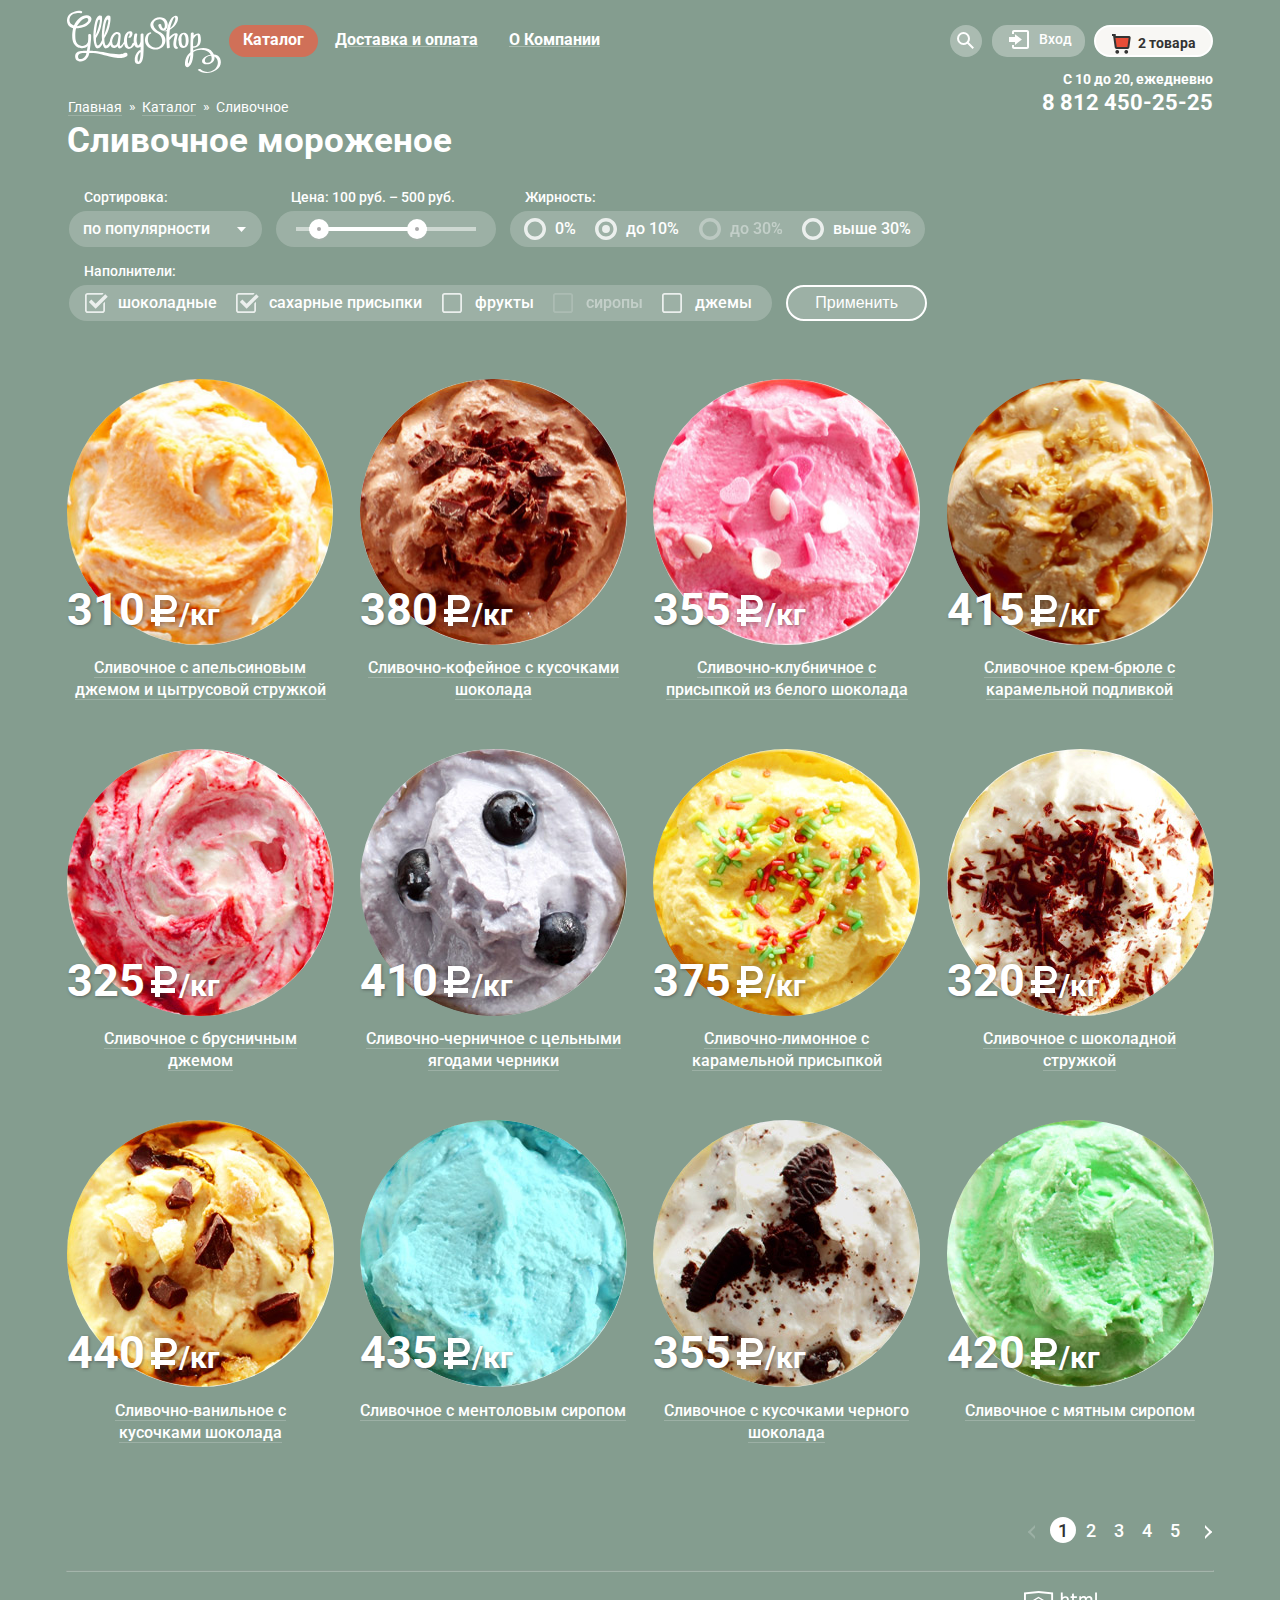
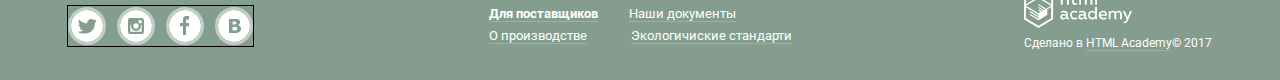
==== commit f11d96ea: "formy i menu" ====
--- a/inner.html
+++ b/inner.html
@@ -86,13 +86,13 @@
 						xmlns:xlink="http://www.w3.org/1999/xlink" width="17" height="17" 
 						viewBox="0 0 17 17"><path d="M16.958 15.527L11.75 10.32A6.455 6.455 0 0 0 13 6.5 6.5 6.5 0 1 0 6.5 13a6.465 6.465 0 0 0 3.839-1.263l5.205 5.204 1.414-1.414zM6.5 11C4.019 11 2 8.981 2 6.5S4.019 2 6.5 2 11 4.019 11 6.5 8.981 11 6.5 11z"/></svg>
 					</a>
-					<!--<form class="search" action="#" method="get">
-						<p class="search-paragraph">
+					<form class="search" action="#" method="get">
+						<span class="search-paragraph">
 							<label class="visually-hidden" for="search">Что ищем?</label>
 							<input class="input-field" id="search" type="search" name="search" placeholder="Что ищем?">
-						</p>
-						<button class="user-btn search-btn" type="submit"></button>
-					</form>-->
+						</span>
+						<!--<button class="user-btn search-btn" type="submit"></button>-->
+					</form>
 				</div>
 				<div class="enter-site login-link">
 					<span>
@@ -104,7 +104,7 @@
 							<span>Вход</span>
 						</a>
 					</span>
-					<!--<div class="login-in">
+					<div class="login-in">
 						<form class="login-form" action="#" method="post">
 							<p class="login-item">
 								<label class="visually-hidden" for="email">Электронная почта</label>
@@ -120,15 +120,87 @@
 								<a class="login-link link10" href="#"><u>Новая регистрация</u></a>
 							</p>
 						</form>
-					</div>-->
+					</div>
 				</div>
-				<span class="basket-red">
+				
+				
+				
+				
+					<div class="basket-full">
+						<a class="user-btn basket-btn full-basket-btn" href="#">
+						<span class="link-bb">
+							2 товара
+						</span>
+						</a>
+						<div class="purchase">
+							<table class="basket-content">
+								<tr class="item-1">
+									<td class="delete">
+										<a class="delete-btn delete-item-btn" href="#" title="Удалить">
+											<img src="">
+										</a>
+									</td>
+									<td class="item-img">
+										<a href="#"><img src="img/mini-ice1.png" width="33" height="33" alt="Пломбир с апельсиновым джемом"></a>
+									</td>
+									<td class="item-name">
+										<a class="link-dark" href="#">Пломбир с апельсиновым джемом</a>
+									</td>
+									<td class="item-quantity">1,5 кг x</td>
+									<td class="item-price"> 200 руб.</td>
+									<td class="item-cost">300 руб.</td>
+								</tr>
+								<tr class="item-2">
+									<td class="delete">
+										<a class="delete-btn delete-item-btn" href="#" title="Удалить">
+											<img src="">
+										</a>
+									</td>
+									<td class="item-img">
+										<a href="#"><img src="img/mini-ice2.png" width="33" height="33" alt="Клубничный пломбир с присыпкой из белого шоколада"></a>
+									</td>
+									<td class="item-name">
+										<a class="link-dark" href="#">Клубничный пломбир с присыпкой из белого шоколада</a>
+									</td>
+									<td class="item-quantity">1,5 кг x</td>
+									<td class="item-price"> 300 руб.</td>
+									<td class="item-cost">450 руб.</td>
+								</tr>
+								<tr class="total">
+									<td colspan="6">Итого: 750 руб.</td>
+								</tr>
+							</table>
+							<a class="purchase-btn" href="#">Оформить заказ</a>
+						</div>
+					</div>
+				
+				
+				
+				
+				
+				
+				
+				
+				
+				
+				
+				
+				
+				
+				
+				
+				
+				
+				
+				
+		
+				<!--<span class="basket-red">
 					<a href="#" class="link-svg2">
 						<svg xmlns="http://www.w3.org/2000/svg"; width="21" height="20" 
 						viewBox="0 0 21 20"><path fill="#E84D37" d="M5.888 4.031L6.922 13h10.45l1.176-8.969z"/><circle fill="#343434" cx="6.984" cy="18" r="2"/><circle fill="#343434" cx="15.984" cy="18" r="2"/><path fill="#343434" d="M5.657 2.031L5.422 0H0v2h3.64l1.5 13h13.988l1.699-12.969H5.657zM17.372 13H6.922L5.888 4.031h12.66L17.372 13z"/></svg>
 						<span class="enter-svg">2 товара</span>
 					</a>
-					<!--<section class="goods"> 
+					<section class="goods"> 
 						<h3 class="visually-hidden">Товары</h3>
 						<p class="selected-product">
 							Пломбир с апельсиновым джемом 	1,5кг х <span>200руб.</span> 	300руб.
@@ -139,8 +211,8 @@
 						<br>
 						<span class="sum">Итого: 750руб.</span><br>
 						<a href="#" class="link7 link9">Оформить заказ</a>
-					</section>-->
-				</span>
+					</section>
+				</span> -->
 				<p class="navigation">
 					<span class="navigation1">С 10 до 20, ежедневно</span>
 					<a href="tel:+88124502525" class="navigation2">8 812 450-25-25</a>
@@ -221,34 +293,29 @@
                   </label>
                 </div>
               </fieldset>
-
               <fieldset class="filter-filler">
                 <legend>Наполнители:</legend>
                 <div class="filter-filler-wrapper">
                   <label class="filter-checkbox" for="chocolate">
-                    <input class="filter-input filter-input-checkbox visually-hidden" type="checkbox" name="chocolate" id="chocolate" checked>
-                    <span class="checkbox-indicator"></span>
-                    шоколадные
-                  </label>
-
+						<input class="filter-input filter-input-checkbox visually-hidden" type="checkbox" name="chocolate" id="chocolate" checked>
+						<span class="checkbox-indicator"></span>
+						шоколадные
+                  </label>
                   <label class="filter-checkbox" for="sugar">
-                    <input class="filter-input filter-input-checkbox visually-hidden" type="checkbox" name="sugar" id="sugar" checked>
+					<input class="filter-input filter-input-checkbox visually-hidden" type="checkbox" name="sugar" id="sugar" checked>
                     <span class="checkbox-indicator"></span>
                     сахарные присыпки
                   </label>
-
                   <label class="filter-checkbox" for="fruit">
                     <input class="filter-input filter-input-checkbox visually-hidden" type="checkbox" name="fruit" id="fruit">
                     <span class="checkbox-indicator"></span>
                     фрукты
                   </label>
-
                   <label class="filter-checkbox filter-checkbox-disabled" for="syrup">
                     <input class="filter-input filter-input-checkbox visually-hidden" type="checkbox" name="syrup" id="syrup" disabled>
                     <span class="checkbox-indicator"></span>
                     сиропы
                   </label>
-
                   <label class="filter-checkbox" for="jam">
                     <input class="filter-input filter-input-checkbox visually-hidden" type="checkbox" name="jam" id="jam">
                     <span class="checkbox-indicator"></span>
@@ -256,109 +323,10 @@
                   </label>
                 </div>
               </fieldset>
-
               <button class="filter-button" type="submit">Применить</button>
             </form>
           </section>
         </div>
-
-		
-		
-		
-		
-		
-		
-		
-		
-		
-		
-		
-		
-		
-		
-		
-		
-		
-		
-		
-		
-		<!--<div class="regulation">
-		<form class="selection-form" method="get">
-			<fieldset class="sort">
-				<div class="sort-block">
-					<legend>Сортировка:</legend>
-					<select class="sort-selection">
-						<option value="popular" selected>по популярности</option>
-						<option value="cheap">сначала недорогие</option>
-						<option value="expensive">сначала дорогие</option>
-						<option value="by-fatness">по жирности</option>
-					</select>
-				</div>
-			</fieldset>
-			<fieldset class="range">
-				<legend>Цена: 100 руб. - 500 руб.</legend>
-				<div class="range-price">
-					<label>
-						<input class="min-price" type="range" min="100" max="500" step="1" value="300">
-					</label>
-				</div>
-				<div class="range-controls customize-form">
-					<div class="scale">
-						<div class="complete-scale"></div>
-					</div>
-					<div class="toggle toggle-min"></div>
-					<div class="toggle toggle-max"></div>
-				</div>
-			</fieldset>
-			<fieldset class="fatness">
-				<legend>Жирность:</legend>
-				<div class="customize-form">
-					<label class="fatness-label">
-						<input type="radio" name="fatness" value="0">
-						<span class="fatness-value">0%</span>
-					</label>
-					<label class="fatness-label">
-						<input type="radio" name="fatness" value="before-10" checked>
-						<span class="fatness-value">до 10%</span>
-					</label>
-					<label class="fatness-label">
-						<input type="radio" name="fatness" value="before-30">
-						<span class="fatness-value">до 30%</span>
-					</label>
-					<label class="fatness-label">
-						<input type="radio" name="fatness" value="above-30">
-						<span class="fatness-value">выше 30%</span>
-					</label>
-				</div>
-			</fieldset>
-			<fieldset class="filler">
-				<legend>Наполнители:</legend>
-				<div class="customize-form">
-					<label class="filler-label filler-label-1">
-						<input class="filler-toggle" type="checkbox" name="chocolate-filler" value="chocolate" checked>
-						<span class="filler-name">шоколадные</span>
-					</label>
-					<label class="filler-label filler-label-2">
-						<input class="filler-toggle" type="checkbox" name="sugar-filler" value="sugar" checked>
-						<span class="filler-name">сахарные присыпки</span>
-					</label>
-					<label class="filler-label filler-label-3">
-						<input class="filler-toggle" type="checkbox" name="fruits-filler" value="fruits">
-						<span class="filler-name">фрукты</span>
-					</label>
-					<label class="filler-label filler-label-4">
-						<input class="filler-toggle" type="checkbox" name="syrup-filler" value="syrup">
-						<span class="filler-name">сиропы</span>
-					</label>
-					<label class="filler-label filler-label-5">
-						<input class="filler-toggle" type="checkbox" name="jam-filler" value="jam">
-						<span class="filler-name">джемы</span>
-					</label>
-				</div>
-			</fieldset>
-			<button class="user-btn" type="submit">Применить</button>
-		</form>
-		</div> -->
 		<section class="ice-crem ice-margin"> 
 			<h2 class="visually-hidden">Каталог</h2>
 			<ul class="ice-info"> 
@@ -376,7 +344,7 @@
 							Сливочное с апельсиновым джемом и цытрусовой стружкой
 						</a>
 					</p>
-					<!--<a href="#" class="link">Быстрый просмотр</a>-->
+					<a class="link hover-btn">Быстрый просмотр</a>
 				</li>
 				<li class="ice-price">
 					<div class="ice-configuration">
@@ -390,7 +358,7 @@
 					<p class="ice-title">
 						<a class="link11" href="#">Сливочно-кофейное с кусочками шоколада</a>
 					</p>
-					<!--<a href="#" class="link">Быстрый просмотр</a>-->
+					<a class="link hover-btn">Быстрый просмотр</a>
 				</li>
 				<li class="ice-price">
 					<div class="ice-configuration">
@@ -406,7 +374,7 @@
 							Сливочно-клубничное с<br> присыпкой из белого шоколада
 						</a>
 					</p>
-					<!--<a href="#" class="link">Быстрый просмотр</a>-->
+					<a class="link hover-btn">Быстрый просмотр</a>
 				</li>
 				<li class="ice-price">
 					<div class="ice-configuration">
@@ -420,7 +388,7 @@
 					<p class="ice-title">
 						<a class="link11" href="#">Сливочное крем-брюле с карамельной подливкой</a>
 					</p>
-					<!--<a href="#" class="link">Быстрый просмотр</a>-->
+					<a class="link hover-btn">Быстрый просмотр</a>
 				</li>
 				<li class="ice-price ice-line2">
 					<div class="ice-configuration">
@@ -437,7 +405,7 @@
 							джемом
 						</a>
 					</p>
-					<!--<a href="#" class="link">Быстрый просмотр</a>-->
+					<a class="link hover-btn">Быстрый просмотр</a>
 				</li>
 				<li class="ice-price ice-line2">
 					<div class="ice-configuration">
@@ -451,7 +419,7 @@
 					<p class="ice-title">
 						<a class="link11" href="#">Сливочно-черничное с цельными ягодами черники</a>
 					</p>
-					<!--<a href="#" class="link">Быстрый просмотр</a>-->
+					<a class="link hover-btn">Быстрый просмотр</a>
 				</li>
 				<li class="ice-price ice-line2">
 					<div class="ice-configuration">
@@ -465,7 +433,7 @@
 					<p class="ice-title">
 						<a class="link11" href="#">Сливочно-лимонное с карамельной присыпкой</a>
 					</p>
-					<!--<a href="#" class="link">Быстрый просмотр</a>-->
+					<a class="link hover-btn">Быстрый просмотр</a>
 				</li>
 				<li class="ice-price ice-line2">
 					<div class="ice-configuration">
@@ -479,7 +447,7 @@
 					<p class="ice-title">
 						<a class="link11" href="#">Сливочное с шоколадной стружкой</a>
 					</p>
-					<!--<a href="#" class="link">Быстрый просмотр</a>-->
+					<a class="link hover-btn">Быстрый просмотр</a>
 				</li>
 				<li class="ice-price ice-line3">
 					<div class="ice-configuration">
@@ -496,7 +464,7 @@
 							кусочками шоколада
 						</a>
 					</p>
-					<!--<a href="#" class="link">Быстрый просмотр</a>-->
+					<a class="link hover-btn">Быстрый просмотр</a>
 				</li>
 				<li class="ice-price ice-line3">
 					<div class="ice-configuration">
@@ -510,7 +478,7 @@
 					<p class="ice-title">
 						<a class="link11" href="#">Сливочное с ментоловым сиропом</a>
 					</p>
-					<!--<a href="#" class="link">Быстрый просмотр</a>-->
+					<a class="link hover-btn">Быстрый просмотр</a>
 				</li>
 				<li class="ice-price ice-line3">
 					<div class="ice-configuration">
@@ -524,7 +492,7 @@
 					<p class="ice-title">
 						<a class="link11" href="#">Сливочное с кусочками черного шоколада</a>
 					</p>
-					<!--<a href="#" class="link">Быстрый просмотр</a>-->
+					<a class="link hover-btn">Быстрый просмотр</a>
 				</li>
 				<li class="ice-price ice-line3">
 					<div class="ice-configuration">
@@ -538,7 +506,7 @@
 					<p class="ice-title">
 						<a class="link11" href="#">Сливочное c мятным сиропом</a>
 					</p>
-					<!--<a href="#" class="link">Быстрый просмотр</a>-->
+					<a class="link hover-btn">Быстрый просмотр</a>
 				</li>
 			</ul>
 		</section>
--- a/css/style.css
+++ b/css/style.css
@@ -85,7 +85,7 @@
 }
 
 .link2 {
-	display: inline-block;
+	display: inline;
 	vertical-align: top;
 	padding: 8px 23px;
 	padding-bottom: 12px;
@@ -359,7 +359,6 @@
   z-index: 1;
 }
 
-
 .site-nav-item {
 	padding-top: 6px;
 	padding-bottom: 10px;
@@ -388,11 +387,12 @@
 	line-height: 1.143em;
 	font-weight: 400;
 	color: #323232;
+	min-width: 143px;
 }
 
 .site-navigation-catalog:hover {
 	display: block;
-	  top: 38px;
+	top: 52px;
 	left: -7px;
 	min-width: 143px;
 	margin: 0;
@@ -407,6 +407,10 @@
 
 .catalog-submenu-item:hover {
 	background-color: #fbded7;
+}
+
+.catalog-submenu-item:active {
+	background-color: #f6b5a5;
 }
 
 .catalog-submenu-item-current {
@@ -439,16 +443,6 @@
 }*/
 
 /*********************************************************************************************/
-
-.login-link:hover {
-  color: #323232;
-  background-color: #f8f7f4;
-}
-
-.login-link:hover .login-in {
-	visibility: visible;
-}
-
 .user-search {
 	margin-right: 10px;
 	display: inline-block; 
@@ -468,11 +462,66 @@
 	fill: #323232;
 }
 
+.search {
+	display: flex;
+	position: relative;
+	flex-direction: column;
+	visibility: hidden;
+	top: 6px;
+	right: 309px;
+	height: 40px;
+	text-decoration: none;
+}
+
+.search:hover {
+	display: block;
+}
+
+.search-paragraph {
+	display: flex;
+	position: absolute;
+	background-color: #f8f7f4;
+	width: 341px;
+	min-height: 84px;
+	z-index: 1;
+	border-radius: 5px;
+	margin-right: 100px;
+}
+
+.search input {
+	width: 314px; 
+	height: 45px;
+	margin-top: 18px;
+	margin-left: 15px;
+	margin-bottom: 18px; 
+	margin-right: 15px;
+}
+
+.user-search:hover .search {
+	visibility: visible;
+}
+
+.input-field {
+	color: #323232;
+	font-size: 14px;
+	font-weight: 400;
+	line-height: 24px;
+	border: 1px solid rgba(178, 178, 178, 0.52);
+	background-color: #ffffff;
+	border-radius: 5px;
+	padding: 0px 15px;
+}
+
 .enter-site {
 	width: 93px; 
 	height: 32px;
 	border-radius: 15px;
 	background-color: #ffffff4f;
+}
+
+.login-link:hover {
+  color: #323232;
+  background-color: #f8f7f4;
 }
 
 .link-svg {
@@ -509,17 +558,14 @@
     align-items: center;
     height: 29px;
     padding-left: 17px;
+	background-color: white;
+	border-radius: 30px;
 }
 
 .link-svg2 span {
 	margin-left: 7px;
 	
 }
-
-
-
-
-
 
 .enter-in {
 	font-size: 14px;
@@ -545,13 +591,6 @@
 	color: #323232;
 	fill: #323232;
 }
-
-
-
-
-
-
-
 /*.svg-enter {
 	display: inline-block; 
 	width: 32px; 
@@ -562,6 +601,40 @@
 	border-radius: 50%;
 }*/
 
+.login-in {
+	display: inline-block;
+    vertical-align: top;
+}
+
+.login-form {
+    display: none;
+    position: absolute;
+    z-index: 10;
+    top: 60px;
+    right: 209px;
+	width: 238px;
+    height: 170px;
+    padding-top: 20px;
+    padding-bottom: 23px;
+    padding-left: 20px;
+    padding-right: 20px;
+    background-color: #f8f7f4;
+    border-radius: 4px;
+    box-shadow: 0 20px 20px 0 rgba(0, 0, 0, 0.4);
+}
+
+.login-link:hover .login-form {
+	display: block;
+}
+
+.login-item input {
+	position: relative;
+	top: -20px;
+	width: 215px;
+	padding: 10px 15px;
+	
+}
+
 .enter-site .login-in {
 	visibility: visible;
 }
@@ -572,7 +645,6 @@
 	justify-content: flex-end;
 	flex-wrap: wrap;
 	margin-top: 15px;
-	border: 0.5px solid green;
 }
 
 .navigation {
@@ -816,51 +888,6 @@
 
 
 /*********************************************************************************************/
-
-
-
-
-
-
-
-
-
-
-
-
-
-
-
-
-
-
-
-
-
-
-
-
-
-
-
-
-
-
-
-
-
-
-
-
-
-
-.search {
-	background-color: #f8f7f4;
-}
-
-.login-form {
-	background-color: #f8f7f4;
-}
 /*.site-navigation-catalog {
 	font-size: 14px; 
 	line-height: 16px;
@@ -913,6 +940,353 @@
 	font-weight: bold;
 }
 
+
+
+
+
+
+
+
+
+
+
+
+
+
+
+
+
+
+
+
+
+
+
+
+
+
+
+
+
+
+
+
+
+
+
+
+
+
+
+
+
+
+
+
+
+
+
+
+
+.basket-full {
+    display: inline-block;
+    vertical-align: top;
+	height: 32px;
+}
+
+.user-btn {
+    display: block;
+    vertical-align: top;
+    margin-bottom: 25px;
+    border-radius: 20px;
+    color: #ffffff;
+    background-color: #f7f6f3;
+    cursor: pointer;
+}
+
+.user-btn.basket-btn {
+    position: relative;
+    padding-top: 8px;
+    padding-bottom: 8px;
+    padding-left: 36px;
+    padding-right: 22px;
+    margin-left: 9px;
+    margin-bottom: 15px;
+    text-decoration: none;
+    font-size: 14px;
+    line-height: 16px;
+    font-weight: 400;
+	height: 12px;
+}
+
+.link-bb {
+	margin-left: 6px;
+	font-weight: 700;
+	margin-top: 30px;
+}
+
+.basket-btn::before {
+    content: "";
+    position: absolute;
+    left: 16px;
+    top: 6px;
+    width: 22px;
+    height: 22px;
+    color: #333333;
+    background: url("../img/sprite.png") no-repeat;
+    background-position: -11px -9px;
+}
+
+.basket-btn.full-basket-btn {
+    padding-right: 15px;
+    color: #333333;
+    background-color: #f8f7f4;
+}
+
+.full-basket-btn::before {
+    color: #333333;
+    background: url("../img/sprite.png") no-repeat;
+    background-position: -12px -49px;
+}
+
+.purchase {
+    display: none;
+    position: absolute;
+    z-index: 20;
+    top: 60px;
+    right: 0;
+	margin-right: 100px;
+    padding-left: 17px;
+    padding-right: 14px;
+    padding-top: 20px;
+    padding-bottom: 19px;
+    width: 510px;
+    height: 200px;
+    font-size: 0;
+    color: #323232;
+    background-color: #f8f7f4;
+    box-shadow: 0 20px 20px 0 rgba(0, 0, 0, 0.4);
+    border-radius: 4px;
+}
+.basket-full:hover .purchase {
+    display: block;
+}
+.purchase .delete-btn::before,
+.purchase .delete-btn::after {
+    width: 14px;
+    height: 1px;
+    background-color: #515050;
+}
+.delete-item-btn.delete-btn {
+    width: 11px;
+    height: 11px;
+}
+.item-1 .delete-item-btn.delete-btn {
+    top: 26px;
+    left: 17px;
+}
+.item-2 .delete-item-btn.delete-btn {
+    top: 80px;
+    left: 17px;
+}
+.basket-content {
+    margin-bottom: 15px;
+}
+.basket-content tr {
+    display: block;
+}
+.basket-content td {
+    display: inline-block;
+    vertical-align: top;
+}
+.item-img {
+    margin-right: 7px;
+    padding-left: 18px;
+}
+.item-1 .item-img {
+    margin-top: -8px;
+}
+.item-2 .item-img {
+    margin-top: -9px;
+}
+.item-img img {
+    border-radius: 50%;
+}
+.item-name {
+    margin-right: 26px;
+    width: 216px;
+}
+.item-name a:hover,
+.item-name a:active {
+    border-bottom: 1px solid rgba(236, 89, 60, 0.3);
+    color: #e84d37;
+}
+.item-price {
+    margin-left: -3px;
+    margin-right: 24px;
+    color: #999999;
+}
+.item-1 {
+    margin-bottom: 21px;
+    padding-top: 6px;
+}
+.item-2 {
+    margin-bottom: 29px;
+    padding-top: 2px;
+}
+.item-1,
+.item-2,
+.item-name a {
+    font-size: 13px;
+    line-height: 16px;
+    font-weight: 400;
+    color: #323232;
+    text-decoration: none;
+    border: none;
+}
+.total {
+    margin-bottom: 36px;
+	margin-right: -18px;
+	margin-top: 1px;
+    font-size: 15px;
+    line-height: 18px;
+    font-weight: 700;
+    color: #333333;
+    text-align: right;
+}
+.total:before {
+    content: "";
+    position: absolute;
+    bottom: 111px;
+    left: 16px;
+    width: 510px;
+    height: 1px;
+    background-color: #cacac7;
+}
+
+.close-btn.delete-btn {
+    position: absolute;
+    top: 13px;
+    right: 15px;
+    width: 19px;
+    height: 19px;
+    outline: none;
+}
+.delete-btn {
+    position: absolute;
+    font-size: 0;
+    background-color: transparent;
+    border: none;
+    cursor: pointer;
+}
+.delete-btn::before,
+.delete-btn::after {
+    content: "";
+    position: absolute;
+    top: 9px;
+    left: -1px;
+    width: 22px;
+    height: 2px;
+    background-color: #000000;
+}
+.delete-btn::before {
+    -webkit-transform: rotate(45deg);
+    transform: rotate(45deg);
+}
+.delete-btn::after {
+    -webkit-transform: rotate(-45deg);
+    transform: rotate(-45deg);
+}
+
+.purchase-btn {
+    display: inline-block;
+    padding: 9px 13px;
+    text-align: center;
+    font-size: 18px;
+    font-weight: 700;
+    line-height: 24px;
+    vertical-align: top;
+	margin-top: -42px;
+	margin-left: 340px;
+    color: #fff;
+    cursor: pointer;
+    text-decoration: none;
+    text-shadow: 0 2px 5px rgba(160, 32, 11, .76);
+    background: #f26843;
+    background: -webkit-linear-gradient(top, #f26843 0%, #e74a35 100%);
+    background: linear-gradient(to bottom, #f26843 0%, #e74a35 100%);
+    border-radius: 100px;
+    box-shadow: 0 2px 2px rgba(172, 16, 0, .64);
+}
+.purchase-btn:hover {
+    background: -webkit-linear-gradient(top, #f58669 0%, #ec6f5e 100%);
+    background: linear-gradient(to bottom, #f58669 0%, #ec6f5e 100%);
+    box-shadow: 0 2px 2px #ac1000;
+    color: #fff;
+}
+.purchase-btn:active {
+    background: -webkit-linear-gradient(top, #d84732 0%, #e1613e 100%);
+    background: linear-gradient(to bottom, #d84732 0%, #e1613e 100%);
+    box-shadow: inset 0 2px 2px rgba(172, 16, 0, 1);
+}
+
+
+
+
+
+
+
+
+
+
+
+
+
+
+
+
+
+
+
+
+
+
+
+
+
+
+
+
+
+
+
+
+
+
+
+
+
+
+
+
+
+
+
+
+
+
+
+
+/**********************************************BASKET RED****************************************/
+
+
+
+
+
+
+
+
+/***********************************************************************************************/
 .basket {
 	width: 100px; 
 	height: 32px;
@@ -1906,7 +2280,7 @@
 	list-style: none;
 }
 
-.ice-price {
+/*.ice-price {
 	width: 23.25%;
 	margin-bottom: 37px;
 	box-sizing: border-box;
@@ -1914,7 +2288,7 @@
 
 .ice-price img {
 	border-radius: 50%;
-}
+} */
 
 .ice-configuration {
 	position: relative;
@@ -1977,7 +2351,7 @@
 	list-style: none;
 }
 
-.ice-price {
+/*.ice-price {
 	border-radius: 50%;
 }
 
@@ -2022,6 +2396,55 @@
 	background-image: url("../img/hit.svg");
 	background-repeat: no-repeat;
 	background-position: center;
+}
+
+.ice-price {
+    display: inline-block;
+    position: relative;
+    font-size: 16px;
+    margin-bottom: 28px;
+    margin-right: ;
+    width: 23.25%;
+    vertical-align: top;
+    min-height: 274px;
+}
+.ice-price::after {
+    background-color: rgba(255, 255, 255, 0.2);
+    border-radius: 5px;
+    box-shadow: 0 20px 20px rgba(0, 0, 0, 0.4);
+    content: "";
+    display: none;
+    height: 405px;
+    left: -13px;
+    position: absolute;
+    top: 9px;
+    width: 293px;
+    opacity: 0.5;
+    z-index: 2;
+}
+.ice-price:hover::after {
+    display: block;
+}
+.ice-price:hover .hover-btn {
+    visibility: visible;
+}
+.ice-price img {
+    margin-top: 20px;
+    border-radius: 50%;
+    z-index: 60;
+}
+
+.hover-btn {
+    position: absolute;
+    margin-top: 14px;
+    left: 50%;
+    -webkit-transform: translateX(-50%);
+    transform: translateX(-50%);
+    min-width: 195px;
+    box-sizing: border-box;
+    padding: 11px 5px;
+    visibility: hidden;
+    z-index: 100;
 }
 /*--------------------------------------------INFORMATION----------------------------------------- */
 .box-information {
@@ -2214,17 +2637,6 @@
 
 .subscription-email {
 	margin-right: 13px;
-}
-
-.input-field {
-	color: #323232;
-	font-size: 16px;
-	font-weight: 400;
-	line-height: 24px;
-	border: 1px solid rgba(178, 178, 178, 0.52);
-	background-color: #ffffff;
-	border-radius: 5px;
-	padding: 0px 11px;
 }
 
 .subscription input[type="email"] {
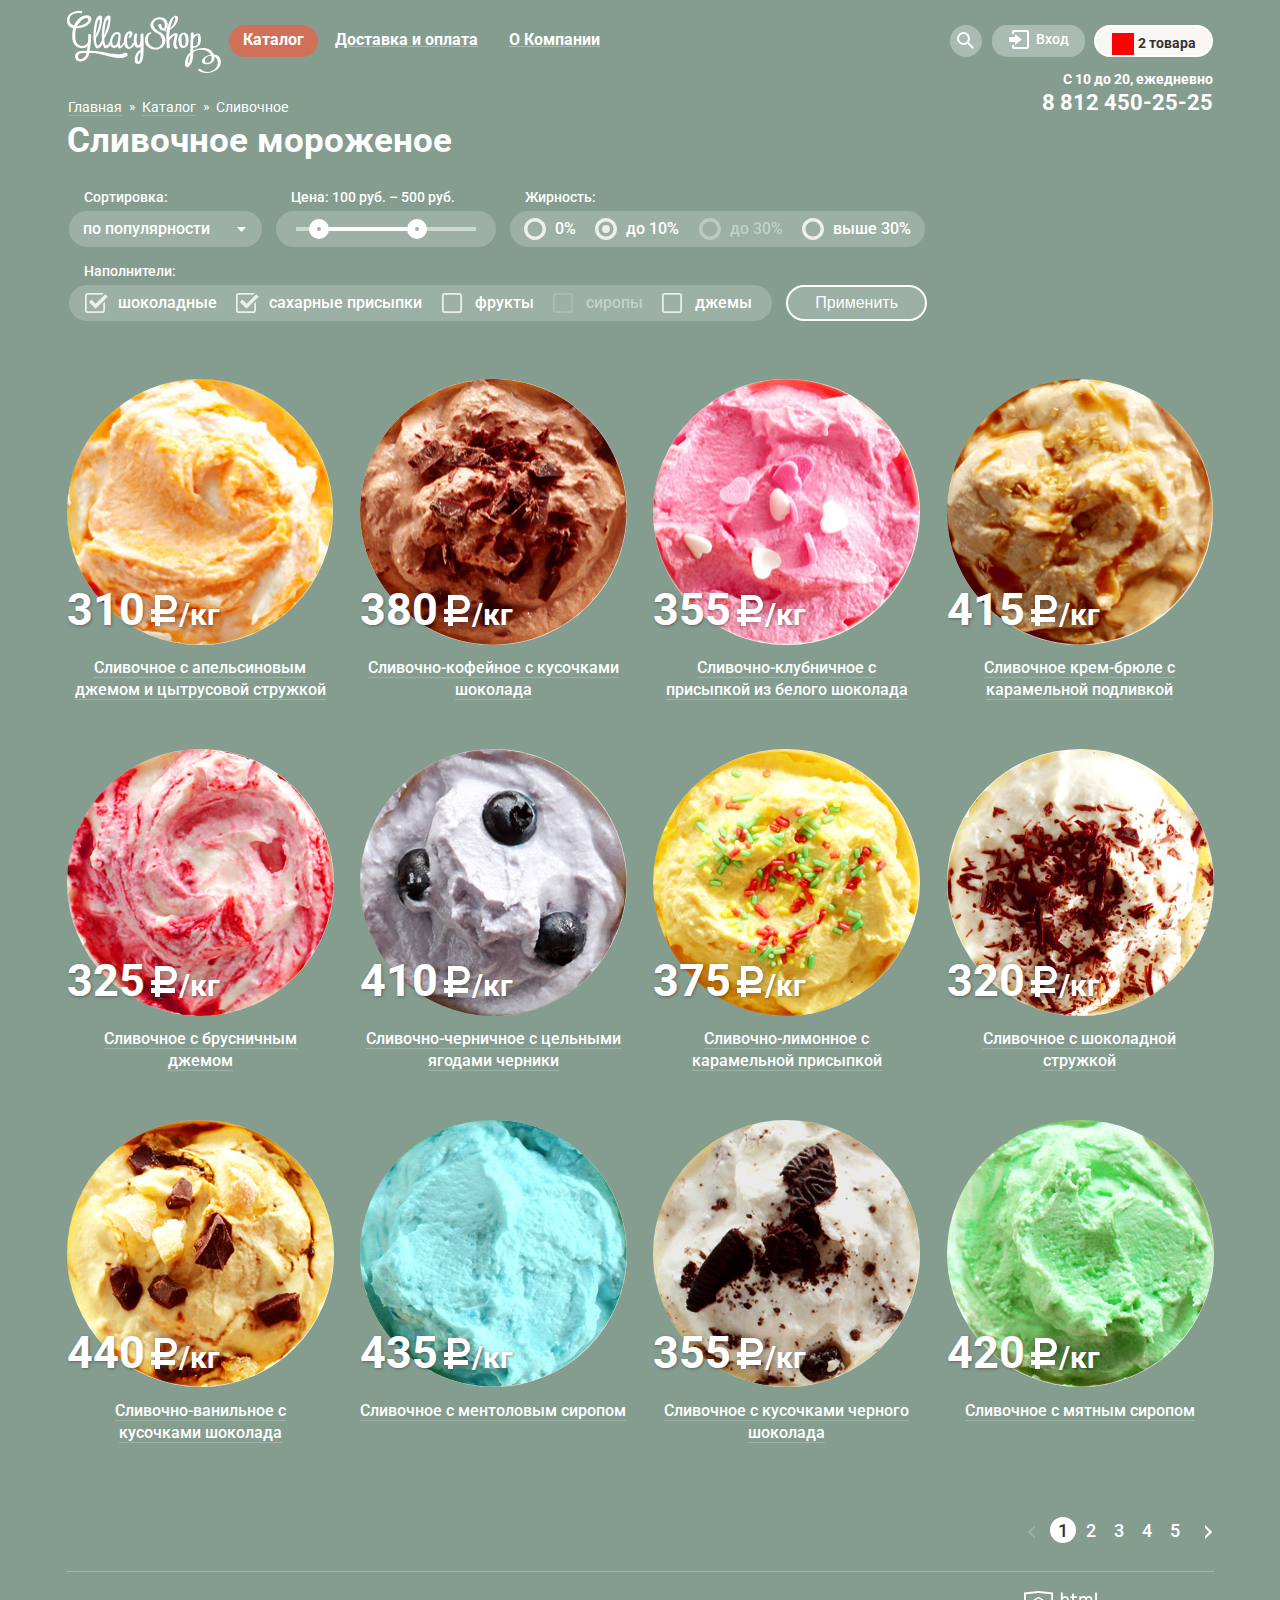
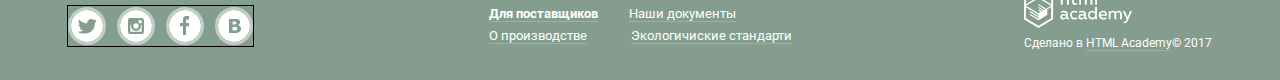
==== commit 6bcbde84: "Модалка" ====
--- a/inner.html
+++ b/inner.html
@@ -3,10 +3,10 @@
 <head>
 	<meta charset="utf-8">
 	<title>HTML Academy: Глейси</title>
-	<link href="https://fonts.googleapis.com/css?family=Roboto:400,700&amp;subset=cyrillic-ext" 
+	<link href="https://fonts.googleapis.com/css?family=Roboto:400,700&amp;subset=cyrillic-ext"
 	rel="stylesheet">
 	<!--font-family: 'Roboto', sans-serif; -->
-	<link rel="stylesheet" type="text/css" href="css/style.css" /> 
+	<link rel="stylesheet" type="text/css" href="css/style.css" />
 </head>
 <body>
 	<header class="main-header">
@@ -34,98 +34,89 @@
 						  <a href="#">Мелорин</a>
 						</li>
 					</ul>
-					
-					<!--<ul class="site-navigation-catalog">
-						<li><a href="#" class="link6"><b>Новинки</b></a></li>
-						<li><a href="#" class="link6">Сливочное</a></li>
-						<li><a href="#" class="link6">Щербеты</a></li>
-						<li><a href="#" class="link6">Фруктовый лед</a></li>
-						<li><a href="#" class="link6">Мелорин</a></li>
-					</ul>	-->
 				</li>
 				<li class="site-nav-item">
-					<a href="#" class="link-under">Доставка и оплата</a>	
+					<a href="#" class="link-under">Доставка и оплата</a>
 				</li>
 				<li class="site-nav-item">
 					<a href="#" class="link-under">О Компании</a>
 				</li>
 			</ul>
-			
-			
-			
-			
-			
-			
-			
-			
-			
-			
-			
-			
-			
-			
-			
-			
-			
-			
-			
-			
-			
-			
-			
-			
-			
-			
-			
-			
-			
+
+
+
+
+
+
+
+
+
+
+
+
+
+
+
+
+
+
+
+
+
+
+
+
+
+
+
+
+
 			<div class="user-navigation">
 				<div class="login-link user-search">
-					<a href="#">
-						<svg xmlns="http://www.w3.org/2000/svg" 
-						xmlns:xlink="http://www.w3.org/1999/xlink" width="17" height="17" 
-						viewBox="0 0 17 17"><path d="M16.958 15.527L11.75 10.32A6.455 6.455 0 0 0 13 6.5 6.5 6.5 0 1 0 6.5 13a6.465 6.465 0 0 0 3.839-1.263l5.205 5.204 1.414-1.414zM6.5 11C4.019 11 2 8.981 2 6.5S4.019 2 6.5 2 11 4.019 11 6.5 8.981 11 6.5 11z"/></svg>
-					</a>
-					<form class="search" action="#" method="get">
-						<span class="search-paragraph">
-							<label class="visually-hidden" for="search">Что ищем?</label>
-							<input class="input-field" id="search" type="search" name="search" placeholder="Что ищем?">
-						</span>
-						<!--<button class="user-btn search-btn" type="submit"></button>-->
-					</form>
-				</div>
+          <a href="#">
+            <svg xmlns="http://www.w3.org/2000/svg"
+            xmlns:xlink="http://www.w3.org/1999/xlink" width="17" height="17"
+            viewBox="0 0 17 17"><path d="M16.958 15.527L11.75 10.32A6.455 6.455 0 0 0 13 6.5 6.5 6.5 0 1 0 6.5 13a6.465 6.465 0 0 0 3.839-1.263l5.205 5.204 1.414-1.414zM6.5 11C4.019 11 2 8.981 2 6.5S4.019 2 6.5 2 11 4.019 11 6.5 8.981 11 6.5 11z"/></svg>
+          </a>
+          <form class="search" action="#" method="get">
+            <p class="search-wrap">
+              <label class="visually-hidden" for="search">Что ищем?</label>
+              <input class="input-field" id="search" type="search" name="search" placeholder="Что ищем?">
+            </p>
+          </form>
+        </div>
 				<div class="enter-site login-link">
-					<span>
-						<a href="#" class="enter-in">
-							<svg xmlns="http://www.w3.org/2000/svg" 
-							xmlns:xlink="http://www.w3.org/1999/xlink" 
-							width="21" height="19" 
-							viewBox="0 0 21 19"><g><path d="M6 14.875L12.917 9.5 6 4.125v2.917H-.042v4.917H6z"/><path d="M18 0H5C3.9 0 3 .9 3 2v2h2V2h13v15H5v-2H3v2c0 1.1.9 2 2 2h13c1.1 0 2-.9 2-2V2c0-1.1-.9-2-2-2z"/></g></svg>
-							<span>Вход</span>
-						</a>
-					</span>
-					<div class="login-in">
-						<form class="login-form" action="#" method="post">
-							<p class="login-item">
-								<label class="visually-hidden" for="email">Электронная почта</label>
-								<input class="input-field" id="email" type="email" name="email" placeholder="Электронная почта">
-							</p>
-							<p class="login-item">
-								<label class="visually-hidden" for="password">Пароль</label>
-								<input class="input-field" id="password" type="password" name="password" placeholder="Пароль">
-							</p>
-							<button class="link2" type="submit">Войти</button>
-							<p class="login-additional">
-								<a class="login-link link10" href="#"><u>Забыли пароль?</u></a>
-								<a class="login-link link10" href="#"><u>Новая регистрация</u></a>
-							</p>
-						</form>
-					</div>
-				</div>
-				
-				
-				
-				
+          <a href="#" class="link-svg">
+            <svg xmlns="http://www.w3.org/2000/svg"
+              xmlns:xlink="http://www.w3.org/1999/xlink"
+              width="21" height="19"
+              viewBox="0 0 21 19"><g><path d="M6 14.875L12.917 9.5 6 4.125v2.917H-.042v4.917H6z"/><path d="M18 0H5C3.9 0 3 .9 3 2v2h2V2h13v15H5v-2H3v2c0 1.1.9 2 2 2h13c1.1 0 2-.9 2-2V2c0-1.1-.9-2-2-2z"/></g></svg>
+            <span class="enter-svg">Вход</span>
+          </a>
+          <div class="login-in">
+            <form class="login-form" action="#" method="post">
+              <p class="login-item">
+                <label class="visually-hidden" for="email">Электронная почта</label>
+                <input class="input-field" id="email" type="email" name="email" placeholder="Электронная почта">
+              </p>
+              <p class="login-item">
+                <label class="visually-hidden" for="password">Пароль</label>
+                <input class="input-field" id="password" type="password" name="password" placeholder="Пароль">
+              </p>
+              <p class="login-item-half">
+                <button class="link2" type="submit">Войти</button>
+              </p>
+              <p class="login-item-half">
+                <a class="login-link link10" href="#"><u>Забыли пароль?</u></a>
+                <a class="login-link link10" href="#"><u>Новая регистрация</u></a>
+              </p>
+            </form>
+          </div>
+        </div>
+
+
+
+
 					<div class="basket-full">
 						<a class="user-btn basket-btn full-basket-btn" href="#">
 						<span class="link-bb">
@@ -173,54 +164,17 @@
 							<a class="purchase-btn" href="#">Оформить заказ</a>
 						</div>
 					</div>
-				
-				
-				
-				
-				
-				
-				
-				
-				
-				
-				
-				
-				
-				
-				
-				
-				
-				
-				
-				
-		
-				<!--<span class="basket-red">
-					<a href="#" class="link-svg2">
-						<svg xmlns="http://www.w3.org/2000/svg"; width="21" height="20" 
-						viewBox="0 0 21 20"><path fill="#E84D37" d="M5.888 4.031L6.922 13h10.45l1.176-8.969z"/><circle fill="#343434" cx="6.984" cy="18" r="2"/><circle fill="#343434" cx="15.984" cy="18" r="2"/><path fill="#343434" d="M5.657 2.031L5.422 0H0v2h3.64l1.5 13h13.988l1.699-12.969H5.657zM17.372 13H6.922L5.888 4.031h12.66L17.372 13z"/></svg>
-						<span class="enter-svg">2 товара</span>
-					</a>
-					<section class="goods"> 
-						<h3 class="visually-hidden">Товары</h3>
-						<p class="selected-product">
-							Пломбир с апельсиновым джемом 	1,5кг х <span>200руб.</span> 	300руб.
-						</p><br>
-						<p class="selected-product">
-							Клубничный пломбир с присыпкой из белого шоколада 1,5кг х <span>300руб.</span> 	450руб.
-						</p>
-						<br>
-						<span class="sum">Итого: 750руб.</span><br>
-						<a href="#" class="link7 link9">Оформить заказ</a>
-					</section>
-				</span> -->
+					
+					
+					
 				<p class="navigation">
 					<span class="navigation1">С 10 до 20, ежедневно</span>
 					<a href="tel:+88124502525" class="navigation2">8 812 450-25-25</a>
 				</p>
-			</div>  
+			</div>
 		</nav>
 	</header>
-	<main class="container2"> 
+	<main class="container2">
 		<div class="breadcrumbs">
 			<ul class="breadcrumbs-items">
 				<li class="breadcrumbs-item">
@@ -232,7 +186,7 @@
 					<a class="crumbs link11" href="#">
 						<span class="content-bc">Каталог</span>
 					</a>
-				</li> 
+				</li>
 				<li class="breadcrumbs-item">
 					<a class="crumbs active-bc">
 						<span class="content-bc">Сливочное</span>
@@ -327,9 +281,9 @@
             </form>
           </section>
         </div>
-		<section class="ice-crem ice-margin"> 
+		<section class="ice-crem ice-margin">
 			<h2 class="visually-hidden">Каталог</h2>
-			<ul class="ice-info"> 
+			<ul class="ice-info">
 				<li class="ice-price">
 					<div class="ice-configuration">
 						<img src="img/ice1.jpg" class="ice-image" alt="Сливочное мороженое">
@@ -354,7 +308,7 @@
 							<svg xmlns="http://www.w3.org/2000/svg" width="31" height="36" viewBox="0 0 31 36"><path fill="#ffffff" d="M11 21h7.451c5.247 0 9.5-4.253 9.5-9.5S23.698 2 18.451 2H6v14H2v5h4v3H2v5h4v4h5v-4h15v-5H11v-3zm0-14h7.451v-.03a4.53 4.53 0 0 1 0 9.06V16H11V7z"/></svg>
 							<span class="kilogram">/кг</span>
 						</p>
-					</div> 
+					</div>
 					<p class="ice-title">
 						<a class="link11" href="#">Сливочно-кофейное с кусочками шоколада</a>
 					</p>
@@ -510,14 +464,14 @@
 				</li>
 			</ul>
 		</section>
-		<ul class="inner-slide"> 
+		<ul class="inner-slide">
 			<li><button type="button" class="page-switch znak"></button></li>
-			<li><a class="whiteback">1</a></li> 
+			<li><a class="whiteback">1</a></li>
 			<li><a href="#" class="page-switch">2</a></li>
-			<li><a href="#" class="page-switch">3</a></li> 
-			<li><a href="#" class="page-switch">4</a></li> 
-			<li><a href="#" class="page-switch">5</a></li> 
-			<li><button type="button" class="page-switch znak2"></button></li> 
+			<li><a href="#" class="page-switch">3</a></li>
+			<li><a href="#" class="page-switch">4</a></li>
+			<li><a href="#" class="page-switch">5</a></li>
+			<li><button type="button" class="page-switch znak2"></button></li>
 		</ul>
 	</main>
 	</div>
@@ -549,7 +503,7 @@
 						<svg xmlns="http://www.w3.org/2000/svg" class="social-list-icon" width="32" height="32" viewBox="0 0 32 32"><g fill="#FFF"><path d="M16.637 14.495c.402-.019.719-.082.951-.188.326-.145.54-.33.641-.559.101-.229.15-.496.15-.797 0-.232-.058-.465-.174-.697-.116-.232-.322-.405-.617-.517-.264-.1-.592-.155-.984-.165a76.242 76.242 0 0 0-1.652-.014h-.339v2.965h.565c.571 0 1.057-.009 1.459-.028zM18.118 17.084c-.282-.081-.672-.125-1.166-.132a127.97 127.97 0 0 0-1.55-.009h-.79v3.493h.264c1.014 0 1.74-.003 2.18-.009a3.2 3.2 0 0 0 1.212-.245c.377-.157.633-.364.774-.625s.214-.562.214-.9c0-.446-.088-.788-.261-1.03-.17-.241-.464-.423-.877-.543z"/><path d="M16 0C7.164 0 0 7.164 0 16c0 8.837 7.164 16 16 16 8.837 0 16-7.163 16-16 0-8.836-7.163-16-16-16zm6.602 20.531a3.73 3.73 0 0 1-1.124 1.327c-.552.415-1.161.71-1.823.886s-1.501.264-2.519.264h-6.121V8.987h5.443c1.13 0 1.957.038 2.48.113a5.126 5.126 0 0 1 1.561.5c.533.27.929.632 1.189 1.087.26.455.392.975.392 1.558 0 .678-.179 1.278-.536 1.795-.358.518-.863.92-1.517 1.208v.075c.917.182 1.642.559 2.179 1.13.537.571.807 1.325.807 2.261 0 .678-.138 1.283-.411 1.817z"/></g></svg>
 					</a>
 				</li>
-			</ul> 
+			</ul>
 		</div>
 		<ul class="footer-information">
 			<li><a href="#" class="provider link11">Для поставщиков</a><li>
--- a/css/style.css
+++ b/css/style.css
@@ -283,7 +283,7 @@
 }
 
 .link10 {
-	color: #323232; 
+	color: #323232;
 	border-bottom: 1px solid rgba(255,255,255,0.2)
 }
 
@@ -296,7 +296,7 @@
 }
 
 .link11 {
-	color: #ffffff; 
+	color: #ffffff;
 	border-bottom: 1px solid rgba(255,255,255,0.2)
 }
 
@@ -333,7 +333,7 @@
 	margin-right: 7px;
 }
 
-.main-navigation ul { 
+.main-navigation ul {
 	display: flex;
 	flex-wrap: wrap;
 	margin: 0;
@@ -403,6 +403,16 @@
   -webkit-box-shadow: 0px 20px 20px 0px rgba(0, 0, 0, 0.4);
           box-shadow: 0px 20px 20px 0px rgba(0, 0, 0, 0.4);
   list-style: none;
+}
+
+.catalog-submenu-item:first-child:hover {
+  border-top-left-radius: 5px;
+  border-top-right-radius: 5px;
+}
+
+.catalog-submenu-item:first-child:hover {
+  border-bottom-left-radius: 5px;
+  border-bottom-right-radius: 5px;
 }
 
 .catalog-submenu-item:hover {
@@ -445,11 +455,12 @@
 /*********************************************************************************************/
 .user-search {
 	margin-right: 10px;
-	display: inline-block; 
-	width: 32px; 
+	display: inline-block;
+	width: 32px;
 	height: 32px;
 	background-color: #ffffff4f;
 	border-radius: 50%;
+  position: relative;
 }
 
 .user-search svg {
@@ -458,7 +469,7 @@
 	margin-left: 7px;
 }
 
-.user-search:hover svg {
+.login-link:hover svg {
 	fill: #323232;
 }
 
@@ -467,8 +478,8 @@
 	position: relative;
 	flex-direction: column;
 	visibility: hidden;
-	top: 6px;
-	right: 309px;
+	top: 0px;
+	right: 0px;
 	height: 40px;
 	text-decoration: none;
 }
@@ -477,23 +488,26 @@
 	display: block;
 }
 
-.search-paragraph {
-	display: flex;
+.search {
 	position: absolute;
-	background-color: #f8f7f4;
+  display: block;
+  top: 17px;
 	width: 341px;
-	min-height: 84px;
 	z-index: 1;
-	border-radius: 5px;
-	margin-right: 100px;
+}
+
+.search-wrap {
+  display: flex;
+  background-color: #f8f7f4;
+  border-radius: 5px;
 }
 
 .search input {
-	width: 314px; 
+	width: 314px;
 	height: 45px;
 	margin-top: 18px;
 	margin-left: 15px;
-	margin-bottom: 18px; 
+	margin-bottom: 18px;
 	margin-right: 15px;
 }
 
@@ -513,10 +527,11 @@
 }
 
 .enter-site {
-	width: 93px; 
+	width: 93px;
 	height: 32px;
 	border-radius: 15px;
 	background-color: #ffffff4f;
+  position: relative;
 }
 
 .login-link:hover {
@@ -541,11 +556,11 @@
 	fill: #ffffff;
 }
 
-.link-svg:hover svg{
+.login-link:hover svg{
 	fill: #323232;
 }
 
-.link-svg:hover {
+.login-link:hover .link-svg {
 	color: #323232;
 	fill: #323232;
 }
@@ -564,7 +579,7 @@
 
 .link-svg2 span {
 	margin-left: 7px;
-	
+
 }
 
 .enter-in {
@@ -592,8 +607,8 @@
 	fill: #323232;
 }
 /*.svg-enter {
-	display: inline-block; 
-	width: 32px; 
+	display: inline-block;
+	width: 32px;
 	height: 32px;
 	background: url("../img/entrance.svg") no-repeat 50% 50%;
 	background-color: #ffffff4f;
@@ -602,41 +617,46 @@
 }*/
 
 .login-in {
-	display: inline-block;
-    vertical-align: top;
+	display: none;
+}
+
+.login-link:hover .login-in {
+  display: block;
+  position: absolute;
+  z-index: 10;
+  top: 30px;
+  right: -4px;
+  padding-top: 4px;
 }
 
 .login-form {
-    display: none;
-    position: absolute;
-    z-index: 10;
-    top: 60px;
-    right: 209px;
+  display: flex;
+  flex-wrap: wrap;
 	width: 238px;
-    height: 170px;
-    padding-top: 20px;
-    padding-bottom: 23px;
-    padding-left: 20px;
-    padding-right: 20px;
-    background-color: #f8f7f4;
-    border-radius: 4px;
-    box-shadow: 0 20px 20px 0 rgba(0, 0, 0, 0.4);
-}
-
-.login-link:hover .login-form {
-	display: block;
+  height: 170px;
+  padding-top: 20px;
+  padding-bottom: 23px;
+  padding-left: 20px;
+  padding-right: 20px;
+  background-color: #f8f7f4;
+  border-radius: 4px;
+  box-shadow: 0 20px 20px 0 rgba(0, 0, 0, 0.4);
+}
+
+.login-item {
+  width: 100%;
+  margin: 0 0 17px 0;
+}
+
+.login-item-half {
+  width: 50%;
+  margin: 0;
 }
 
 .login-item input {
-	position: relative;
-	top: -20px;
-	width: 215px;
 	padding: 10px 15px;
-	
-}
-
-.enter-site .login-in {
-	visibility: visible;
+  width: 100%;
+  box-sizing: border-box;
 }
 
 .user-navigation {
@@ -695,9 +715,9 @@
 }
 
 . {
-	
-}
-/*************************************** SLIDER ************************************/ 
+
+}
+/*************************************** SLIDER ************************************/
 .visually-hidden {
   position: absolute;
 
@@ -713,8 +733,8 @@
   background-image: url("../img/slide1.png");
   background-repeat: no-repeat;
   background-position: top center;
-  
-  transition: background-image 0.5s ease, background-color 0.5s ease; 
+
+  transition: background-image 0.5s ease, background-color 0.5s ease;
 }
 
 .site-wrapper::before,
@@ -735,10 +755,10 @@
 .slider {
 	position: relative;
 	padding-top: 321px;
-	
+
 	text-align: center;
 	color: #ffffff;
-	width: 1200px; 
+	width: 1200px;
 	margin: 0 auto;
 }
 
@@ -784,7 +804,7 @@
   border: none;
 
   cursor: pointer;
-} 
+}
 
 .button:hover {
   background: linear-gradient(to bottom, #f58669 0%, #ec6f5e 100%);
@@ -889,7 +909,7 @@
 
 /*********************************************************************************************/
 /*.site-navigation-catalog {
-	font-size: 14px; 
+	font-size: 14px;
 	line-height: 16px;
 	font-weight: 400;
 } */
@@ -904,14 +924,14 @@
 	font-size: 16px;
 	line-height: 18px;
 	font-weight: 700;
-	text-decoration: underline;	
+	text-decoration: underline;
 	-webkit-text-decoration-color: rgba(255, 255, 255, 0.3);
 	text-decoration-color: rgba(255, 255, 255, 0.3);
 	text-align: center;
 	color: #ffffff;
 }
 
-.link-under:hover {
+.site-nav-item:hover .link-under {
 	color: #323232;
 	background-color: #f7f6f3;
 	border-radius: 16px;
@@ -919,7 +939,7 @@
 }
 
 .link-under:active {
-	box-shadow: inset 0 2px 2px #696969;	
+	box-shadow: inset 0 2px 2px #696969;
 	color: #323232;
 	background-color: #ededed;
 }
@@ -1033,8 +1053,10 @@
     width: 22px;
     height: 22px;
     color: #333333;
-    background: url("../img/sprite.png") no-repeat;
-    background-position: -11px -9px;
+    background: url("img/basket-red.png") no-repeat;
+	background-color: red;
+	fill: #323232;
+
 }
 
 .basket-btn.full-basket-btn {
@@ -1043,10 +1065,10 @@
     background-color: #f8f7f4;
 }
 
-.full-basket-btn::before {
+.full-basket-btn {
     color: #333333;
-    background: url("../img/sprite.png") no-repeat;
-    background-position: -12px -49px;
+    background: url("../img/basket-red.png") no-repeat;
+	background-color: #323232;
 }
 
 .purchase {
@@ -1288,13 +1310,13 @@
 
 /***********************************************************************************************/
 .basket {
-	width: 100px; 
+	width: 100px;
 	height: 32px;
 	border-radius: 15px;
 	margin-left: 10px;
-	font-size: 14px; 
+	font-size: 14px;
 	line-height: 16px;
-	font-weight: 500; 
+	font-weight: 500;
 	background-color: #b0c0b7;
 }
 
@@ -1302,14 +1324,23 @@
 	background-color: #f8f7f4;
 }
 
+.basket:hover svg {
+  fill: #323232;
+}
+
+.basket:hover .link-svg {
+  color: #323232;
+  fill: #323232;
+}
+
 .basket-red {
 	color: #323232;
-	background-color: #ffffff; 
-	width: 118px; 
+	background-color: #ffffff;
+	width: 118px;
 	height: 32px;
 	border-radius: 15px;
 	margin-left: 10px;
-	font-size: 14px; 
+	font-size: 14px;
 	line-height: 16px;
 	font-weight: 500;
 }
@@ -1433,10 +1464,6 @@
 	border-bottom: 1px solid rgba(255, 255, 255, 0.2);
 }
 
-.login-additional {
-	font-size: 13px; 
-	line-height: 24px;
-}
 /*--------------------------------------------catalog main----------------------------------*/
 .padding-left {
 	margin-top: -53px;
@@ -1586,7 +1613,7 @@
 }
 
 .range-toggle {
-	position: absolute;	
+	position: absolute;
 	width: 20px;
 	height: 23px;
 	top: 8px;
@@ -1746,7 +1773,7 @@
 
 .filter-button {
 	-ms-flex-item-align: end;
-	align-self: flex-end; 
+	align-self: flex-end;
 	padding: 7px 27px;
 	color: #ffffff;
 	font-size: 16px;
@@ -1776,7 +1803,7 @@
 	background-color: #ededed;
 	-webkit-box-shadow: inset 0px 2px 1px 0 #696969;
 	box-shadow: inset 0px 2px 1px 0 #696969;
-} 
+}
 
 /*****************************************SORTIROVKA END***************************************/
 
@@ -1832,7 +1859,7 @@
 	padding: 0px;
 	line-height: 18px;
 	border: none;
-	/*-webkit-appearance: none; 
+	/*-webkit-appearance: none;
 	-moz-appearance: none;
 	appearance: none; *
 }
@@ -1869,7 +1896,7 @@
 	position: absolute;
 	top: 31px;
 	left: 0;
-	
+
 	width: 4px;
 	height: 4px;
 	padding: 0;
@@ -1958,7 +1985,7 @@
 }
 
 .slide1 {
-	background-image: url("../img/slide1.png");	
+	background-image: url("../img/slide1.png");
 	background-repeat: no-repeat;
 	background-position: top center;
 	/* Для демонстрации */
@@ -1998,19 +2025,19 @@
 
 
 .navigation {
-	font-size: 14px; 
+	font-size: 14px;
 	line-height: 16px;
 	font-weight: 700;
 }
 
 .navigation a {
-	font-size: 22px; 
+	font-size: 22px;
 	line-height: 24px;
 	font-weight: 700;
 }
 
 . {
-	
+
 }
 
 .sort-selection {
@@ -2052,7 +2079,7 @@
 	padding-top: 7px;
 	padding-bottom: 5px;
 	padding-left: 29px;
-	padding-right: 25px; 
+	padding-right: 25px;
 	border-radius: 20px;
 }
 
@@ -2140,7 +2167,7 @@
 .page-switch {
 	background-color: #849d8f;
 	margin: 10px;
-	border-radius: 50%; 
+	border-radius: 50%;
 	font-size: 16px;
 }
 
@@ -2161,9 +2188,9 @@
 }
 
 .page-switch:hover {
-	background-color: #9db1a5; 
-	color: #ffffff;
-	width: 500px; 
+	background-color: #9db1a5;
+	color: #ffffff;
+	width: 500px;
 	height: 500px;
 	border-radius: 50%;
 }
@@ -2185,16 +2212,16 @@
 	width: 1200px;
 	margin: 0 auto;
 	margin-bottom: 40px;
-	padding-left: 27px; 
+	padding-left: 27px;
 	padding-right: 27px;
-	
+
 }
 
 .visually-hidden {
-	position: absolute; 
-	clip: rect(0 0 0 0); 
-	width: 1px; 
-	height: 1px; 
+	position: absolute;
+	clip: rect(0 0 0 0);
+	width: 1px;
+	height: 1px;
 	margin: -1px;
 }
 
@@ -2253,7 +2280,7 @@
 
 .gift2 h3 {
 	font-size: 35px;
-	font-weight: 700; 
+	font-weight: 700;
 	color: #ffffff;
 	line-height: 41px;
 	margin: 0;
@@ -2273,7 +2300,7 @@
 
 .ice-info {
 	display: flex;
-	justify-content: space-between;	
+	justify-content: space-between;
 	flex-wrap: wrap;
 	margin: 0;
 	padding: 0;
@@ -2325,11 +2352,11 @@
 	bottom: 16px;
 	left: 0;
 	margin: 0;
-} 
+}
 
 .price-in svg {
-	
-}                                                  
+
+}
 															/*-----------OSHYBKA*/
 
 .ice-crem {
@@ -2338,14 +2365,14 @@
 	box-sizing: border-box;
 	width: 1200px;
 	margin: 0 auto;
-	padding-left: 27px; 
+	padding-left: 27px;
 	padding-right: 27px;
 }
 
 .ice-margin {
 	margin-top: 38px;
 	margin-bottom: 45px;
-} 
+}
 
 .ice-crem ul {
 	list-style: none;
@@ -2372,7 +2399,7 @@
 }
 
 .kilogram {
-	color: #ffffff; 
+	color: #ffffff;
 	font-size: 30px;
 	text-shadow: 1px 1px 3px rgba(49, 50, 53, 0.5);
 	margin-left: -5px;
@@ -2454,7 +2481,7 @@
 	width: 1200px;
 	margin: 0 auto;
 	margin-bottom: 40px;
-	padding-left: 27px; 
+	padding-left: 27px;
 	padding-right: 27px;
 }
 
@@ -2559,7 +2586,7 @@
 	width: 1200px;
 	margin: 0 auto;
 	margin-bottom: 38px;
-	padding-left: 27px; 
+	padding-left: 27px;
 	padding-right: 27px;
 }
 
@@ -2575,14 +2602,14 @@
 	background: url("../img/strawberry.jpg");
 }
 
-.news-article {	
+.news-article {
 	margin: 0;
 	margin-bottom: 5px;
 	font-size: 16px;
 	font-weight: 500;
 	line-height: 22px;
 	color: #323232;
-	
+
 }
 
 /*.news-in a {
@@ -2632,7 +2659,7 @@
 .subscription {
 	display: flex;
 	position: relative;
-	
+
 }
 
 .subscription-email {
@@ -2651,7 +2678,7 @@
 	background: url("../img/map.jpg");
 	width: 100%;
 	height: 429px;
-	margin: 0px; 
+	margin: 0px;
 	padding: 0px;
 	margin-bottom: 20px;
 	background-size: cover;
@@ -2663,7 +2690,7 @@
 	width: 1200px;
 	margin: 0 auto;
 	padding: 63px 20px;
-	display: flex; 
+	display: flex;
 	justify-content: flex-end;
 }
 .contacts {
@@ -2696,8 +2723,13 @@
   margin-bottom: 2px;
 }
 
-.feedback-form {
+.feedback {
 	background-color: #f8f7f4;
+	width: 478px;
+	height: 444px;
+	margin-left: 300px; 
+	border: 1px solid black;
+	border-radius: 10px;
 }
 
 .feedback-position1 {
@@ -2747,11 +2779,17 @@
 	line-height: 20px;
 }
 
-.feedback-form h3 {
+.feedback-form span {
 	color: #323232;
 	font-size: 24px;
-	font-weight: 500;
+	font-weight: 700;
 	line-height: 28px;
+	margin-left: 20px;
+	margin-top: 10px;
+	margin-top: 10px;
+	
+	/* margin-top: 5px; */
+	
 }
 
 .feedback-form p {
@@ -2780,24 +2818,24 @@
 	width: 1146px;
 	height: 0.5px;
 	background-color: #ffffff;
-	opacity: 0.3; 
+	opacity: 0.3;
 	margin-bottom: 18px;
-	
+
 }
 /*--------------------------------------------FOOTER----------------------------------------------- */
-.main-footer {	
+.main-footer {
 	/*width: 1145px;
 	display: flex;
 	justify-content: space-between;
-	align-items: center; 
-	*/ 
+	align-items: center;
+	*/
 	display: flex;
 	justify-content: space-between;
 	margin-bottom: 40px;
 	box-sizing: border-box;
 	width: 1200px;
 	margin: 0 auto;
-	padding-left: 27px; 
+	padding-left: 27px;
 	padding-right: 27px;
 
 }
@@ -2814,15 +2852,15 @@
 
 .footer-information1 {
 	display: inline-flex;
-	flex-wrap: wrap; 
+	flex-wrap: wrap;
 	width: 305px;
 	height: 37px;
 	align-items: center;
 	margin-bottom: 28px;
-	margin-left: 235px; 
+	margin-left: 235px;
 	padding: 0px;
 	margin-top: 0.6em;
-	
+
 }
 
 .logo1 {
@@ -2841,7 +2879,7 @@
 	width: 108px;
 	height: 39px;
 	margin-right: 80px;
-} 
+}
 
 .social {
 	display: flex;
@@ -2884,7 +2922,7 @@
 	list-style: none;
 }
 /* ------------------------------------------------------------------------------*/
-.footer-information {	
+.footer-information {
 	/*display: inline-block;
 	vertical-align: top;
 	font-size: 0;
@@ -2894,17 +2932,17 @@
 	padding-bottom: 0;
 	padding-top: 0px;
 	margin-top: 27px;*/
-	
+
 	display: inline-flex;
-	flex-wrap: wrap; 
+	flex-wrap: wrap;
 	width: 305px;
 	height: 37px;
 	align-items: center;
 	margin-bottom: 28px;
-	margin-left: 235px; 
+	margin-left: 235px;
 	padding: 0px;
 	margin-top: 0.6em;
-	margin-right: 2px; 
+	margin-right: 2px;
 }
 
 .provider {
@@ -2944,8 +2982,8 @@
 	width: 108px;
 	height: 39px;
 	margin-right: 80px;
-}	
-	
+}
+
 .logo p {
 	color: #fefefe;
 	font-size: 12px;
@@ -2955,13 +2993,28 @@
 
 .footer-copyright a {
 	border-bottom: 1px solid rgba(255,255,255,0.2)
-} 
-
- 
-
-
-
-
-
-
-
+}
+
+
+
+
+
+
+
+
+
+
+
+
+
+
+
+
+
+
+
+
+
+
+
+
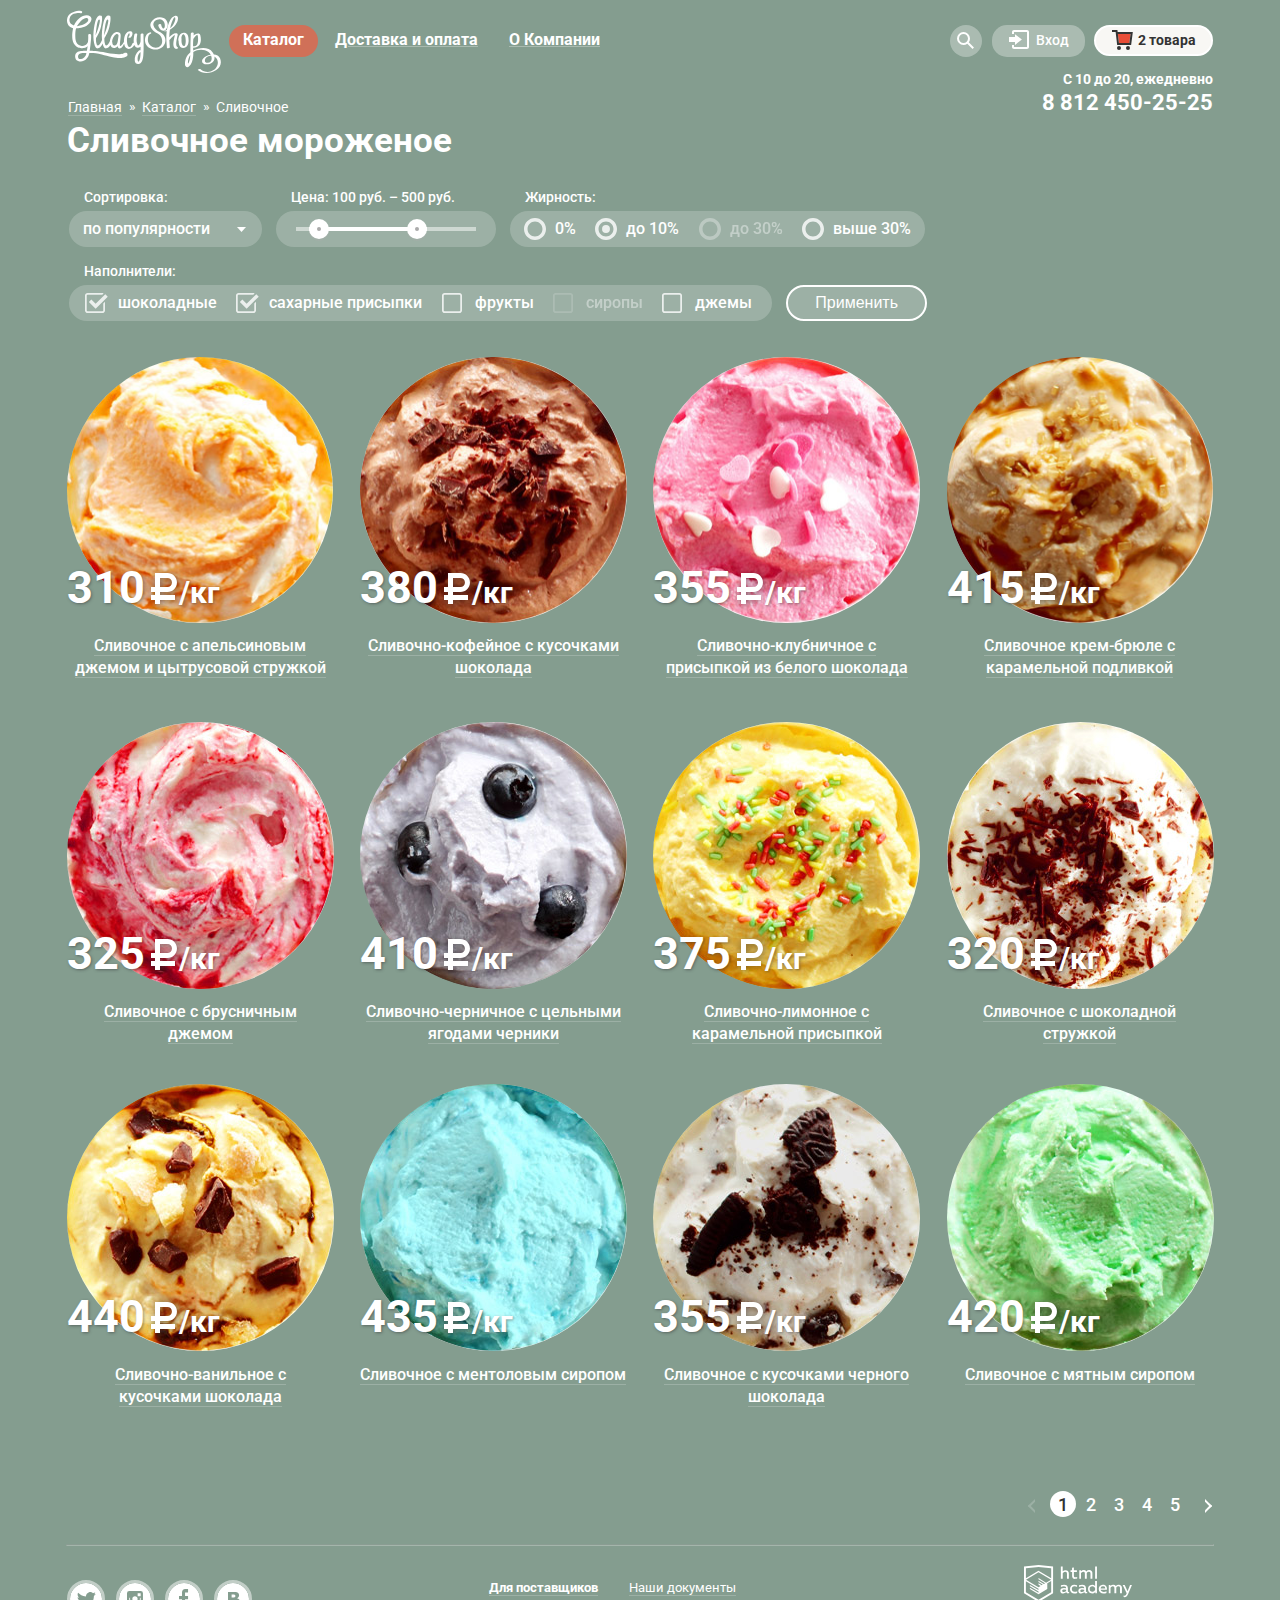
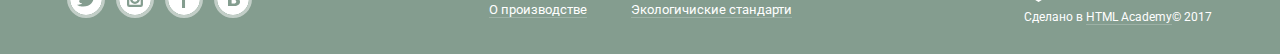
==== commit c753ead0: "без тебя бы не справился, правда" ====
--- a/inner.html
+++ b/inner.html
@@ -42,81 +42,49 @@
 					<a href="#" class="link-under">О Компании</a>
 				</li>
 			</ul>
-
-
-
-
-
-
-
-
-
-
-
-
-
-
-
-
-
-
-
-
-
-
-
-
-
-
-
-
-
 			<div class="user-navigation">
 				<div class="login-link user-search">
-          <a href="#">
-            <svg xmlns="http://www.w3.org/2000/svg"
-            xmlns:xlink="http://www.w3.org/1999/xlink" width="17" height="17"
-            viewBox="0 0 17 17"><path d="M16.958 15.527L11.75 10.32A6.455 6.455 0 0 0 13 6.5 6.5 6.5 0 1 0 6.5 13a6.465 6.465 0 0 0 3.839-1.263l5.205 5.204 1.414-1.414zM6.5 11C4.019 11 2 8.981 2 6.5S4.019 2 6.5 2 11 4.019 11 6.5 8.981 11 6.5 11z"/></svg>
-          </a>
-          <form class="search" action="#" method="get">
-            <p class="search-wrap">
-              <label class="visually-hidden" for="search">Что ищем?</label>
-              <input class="input-field" id="search" type="search" name="search" placeholder="Что ищем?">
-            </p>
-          </form>
-        </div>
+					<a href="#">
+						<svg xmlns="http://www.w3.org/2000/svg"
+						xmlns:xlink="http://www.w3.org/1999/xlink" width="17" height="17"
+						viewBox="0 0 17 17"><path d="M16.958 15.527L11.75 10.32A6.455 6.455 0 0 0 13 6.5 6.5 6.5 0 1 0 6.5 13a6.465 6.465 0 0 0 3.839-1.263l5.205 5.204 1.414-1.414zM6.5 11C4.019 11 2 8.981 2 6.5S4.019 2 6.5 2 11 4.019 11 6.5 8.981 11 6.5 11z"/></svg>
+					</a>
+					<form class="search" action="#" method="get">
+						<p class="search-wrap">
+							<label class="visually-hidden" for="search">Что ищем?</label>
+							<input class="input-field" id="search" type="search" name="search" placeholder="Что ищем?">
+						</p>
+					</form>
+				</div>
 				<div class="enter-site login-link">
-          <a href="#" class="link-svg">
-            <svg xmlns="http://www.w3.org/2000/svg"
-              xmlns:xlink="http://www.w3.org/1999/xlink"
-              width="21" height="19"
-              viewBox="0 0 21 19"><g><path d="M6 14.875L12.917 9.5 6 4.125v2.917H-.042v4.917H6z"/><path d="M18 0H5C3.9 0 3 .9 3 2v2h2V2h13v15H5v-2H3v2c0 1.1.9 2 2 2h13c1.1 0 2-.9 2-2V2c0-1.1-.9-2-2-2z"/></g></svg>
-            <span class="enter-svg">Вход</span>
-          </a>
-          <div class="login-in">
-            <form class="login-form" action="#" method="post">
-              <p class="login-item">
-                <label class="visually-hidden" for="email">Электронная почта</label>
-                <input class="input-field" id="email" type="email" name="email" placeholder="Электронная почта">
-              </p>
-              <p class="login-item">
-                <label class="visually-hidden" for="password">Пароль</label>
-                <input class="input-field" id="password" type="password" name="password" placeholder="Пароль">
-              </p>
-              <p class="login-item-half">
-                <button class="link2" type="submit">Войти</button>
-              </p>
-              <p class="login-item-half">
-                <a class="login-link link10" href="#"><u>Забыли пароль?</u></a>
-                <a class="login-link link10" href="#"><u>Новая регистрация</u></a>
-              </p>
-            </form>
-          </div>
-        </div>
-
-
-
-
+					<a href="#" class="link-svg">
+						<svg xmlns="http://www.w3.org/2000/svg"
+							xmlns:xlink="http://www.w3.org/1999/xlink"
+							width="21" height="19"
+							viewBox="0 0 21 19"><g><path d="M6 14.875L12.917 9.5 6 4.125v2.917H-.042v4.917H6z"/><path d="M18 0H5C3.9 0 3 .9 3 2v2h2V2h13v15H5v-2H3v2c0 1.1.9 2 2 2h13c1.1 0 2-.9 2-2V2c0-1.1-.9-2-2-2z"/></g></svg>
+						<span class="enter-svg">Вход</span>
+					</a>
+					<div class="login-in">
+						<form class="login-form" action="#" method="post">
+							<p class="login-item">
+								<label class="visually-hidden" for="email">Электронная почта</label>
+								<input class="input-field" id="email" type="email" name="email" placeholder="Электронная почта">
+							</p>
+							<p class="login-item">
+								<label class="visually-hidden" for="password">Пароль</label>
+								<input class="input-field" id="password" type="password" name="password" placeholder="Пароль">
+							</p>
+							<p class="login-item-half">
+								<button class="link2" type="submit">Войти</button>
+							</p>
+							<p class="login-item-half">
+								<a class="login-link link10" href="#"><u>Забыли пароль?</u></a>
+								<a class="login-link link10" href="#"><u>Новая регистрация</u></a>
+							</p>
+						</form>
+					</div>
+				</div>
+<!-- тут -->
 					<div class="basket-full">
 						<a class="user-btn basket-btn full-basket-btn" href="#">
 						<span class="link-bb">
--- a/css/style.css
+++ b/css/style.css
@@ -145,8 +145,6 @@
 }
 
 .link3:hover {
-	/*background-image: linear-gradient(0deg, rgba(231, 74, 53, 0.8) 0%, rgba(242, 104, 67, 0.8) 100%);
-	box-shadow: 0px 2px 2px 0px rgb(172, 16, 0);*/
 	background: -webkit-linear-gradient(top, #f58669 0%, #ec6f5e 100%);
 	background: linear-gradient(to bottom, #f58669 0%, #ec6f5e 100%);
 	box-shadow: 0 2px 2px #ac1000;
@@ -515,17 +513,6 @@
 	visibility: visible;
 }
 
-.input-field {
-	color: #323232;
-	font-size: 14px;
-	font-weight: 400;
-	line-height: 24px;
-	border: 1px solid rgba(178, 178, 178, 0.52);
-	background-color: #ffffff;
-	border-radius: 5px;
-	padding: 0px 15px;
-}
-
 .enter-site {
 	width: 93px;
 	height: 32px;
@@ -1026,8 +1013,8 @@
 
 .user-btn.basket-btn {
     position: relative;
-    padding-top: 8px;
-    padding-bottom: 8px;
+    padding-top: 5px;
+    padding-bottom: 10px;
     padding-left: 36px;
     padding-right: 22px;
     margin-left: 9px;
@@ -1049,12 +1036,11 @@
     content: "";
     position: absolute;
     left: 16px;
-    top: 6px;
+    top: 3px;
     width: 22px;
     height: 22px;
     color: #333333;
-    background: url("img/basket-red.png") no-repeat;
-	background-color: red;
+    background: url("../img/basket-red.svg") no-repeat;
 	fill: #323232;
 
 }
@@ -1488,7 +1474,7 @@
 	font-size: 16px;
 	font-weight: 500;
 	line-height: 1.13em;
-	margin-bottom: 4px;
+	margin-bottom: 16px;
 }
 
 .filter {
@@ -1855,13 +1841,13 @@
 	position: relative;
 	margin: 0px;
 	margin-top: 28px;
-	margin-bottom: 10px;
+	margin-bottom:px;
 	padding: 0px;
 	line-height: 18px;
 	border: none;
 	/*-webkit-appearance: none;
 	-moz-appearance: none;
-	appearance: none; *
+	appearance: none; 
 }
 
 .sort-block {
@@ -2211,7 +2197,7 @@
 	box-sizing: border-box;
 	width: 1200px;
 	margin: 0 auto;
-	margin-bottom: 40px;
+	margin-bottom: 20px;
 	padding-left: 27px;
 	padding-right: 27px;
 
@@ -2304,6 +2290,7 @@
 	flex-wrap: wrap;
 	margin: 0;
 	padding: 0;
+	margin-bottom: 10px;
 	list-style: none;
 }
 
@@ -2332,7 +2319,7 @@
 	content: "";
 	display: block;
 	position: absolute;
-	top: -4px;
+	top: 11px;
 	left: -3px;
 	width: 67px;
 	height: 67px;
@@ -2353,11 +2340,6 @@
 	left: 0;
 	margin: 0;
 }
-
-.price-in svg {
-
-}
-															/*-----------OSHYBKA*/
 
 .ice-crem {
 	display: flex;
@@ -2370,7 +2352,6 @@
 }
 
 .ice-margin {
-	margin-top: 38px;
 	margin-bottom: 45px;
 }
 
@@ -2380,15 +2361,15 @@
 
 /*.ice-price {
 	border-radius: 50%;
-}
-
-/*.ice-line2 {
-	margin-top: 3px;
+} */
+
+.ice-line2 {
+	margin-top: -5px;
 }
 
 .ice-line3 {
-	margin-top: 5px;
-} */
+	margin-top: -9px;
+} 
 
 .price {
 	color: #ffffff;
@@ -2411,18 +2392,6 @@
 	line-height: 22px;
 	font-weight: 500;
 	text-align: center;
-}
-
-.ice-image::before {
-	position: absolute;
-	top: 0;
-	left: 0;
-	content: "";
-	width: 61px;
-	height: 61px;
-	background-image: url("../img/hit.svg");
-	background-repeat: no-repeat;
-	background-position: center;
 }
 
 .ice-price {
@@ -2723,15 +2692,6 @@
   margin-bottom: 2px;
 }
 
-.feedback {
-	background-color: #f8f7f4;
-	width: 478px;
-	height: 444px;
-	margin-left: 300px; 
-	border: 1px solid black;
-	border-radius: 10px;
-}
-
 .feedback-position1 {
 	color: #323232;
 	font-size: 14px;
@@ -2779,39 +2739,59 @@
 	line-height: 20px;
 }
 
-.feedback-form span {
-	color: #323232;
-	font-size: 24px;
-	font-weight: 700;
-	line-height: 28px;
-	margin-left: 20px;
-	margin-top: 10px;
-	margin-top: 10px;
-	
-	/* margin-top: 5px; */
-	
-}
-
-.feedback-form p {
-	color: #999999;
-}
-
-.feedback-form textarea {
-	color: #323232;
+.feedback {
+	background-color: #f8f7f4;
+	width: 478px; 
+	height: 444px; 
+	border-radius: 10px; 
+	position: fixed; 
+	z-index: 10; 
+	top: 20%; 
+	left: 0; 
+	right: 0; 
+	margin: auto;
+}
+
+.feedback-form {
+	display: flex;
+	flex-wrap: wrap; 
+	padding: 20px 25px;
+}
+
+.feedback-form .form-title,
+.feedback-form .form-item {
+	width: 100%; 
+	margin: 0 0 20px 0;
+}
+
+.feedback-form .input-field {
+	padding: 10px 15px; 
+	width: 55%;
+}
+
+.input-field {
+	font-family: "Roboto", "Arial", sans-serif;
 	font-size: 16px;
-	font-weight: 400;
-	line-height: 24px;
-}
-
-#comment-field {
-	color: #323232;
-	font-family: Roboto;
-	font-size: 16px;
-	font-weight: 400;
-	line-height: 24px;
-	border: 1px solid rgba(178, 178, 178, 0.52);
-	background-color: #ffffff;
-	border-radius: 5px;
+	letter-spacing: px;
+}
+
+.feedback-form textarea.input-field {
+	height: 154px; 
+	width: 100%; 
+	box-sizing: border-box; 
+}
+
+.form-item button {
+	display: flex; 
+	margin-left: 290px;
+	padding-left: 22px; 
+	padding-right: 22px;
+}
+
+.form-title {
+	color: #323232;
+	font-size: 24px; 
+	margin-bottom: 15px;
 }
 
 .sub {
@@ -2860,7 +2840,6 @@
 	margin-left: 235px;
 	padding: 0px;
 	margin-top: 0.6em;
-
 }
 
 .logo1 {
@@ -2889,7 +2868,6 @@
 	width: 185px;
 	height: 40px;
 	margin-bottom: 28px;
-	border: 1px solid black;
 }
 
 .footer-social {
@@ -2923,23 +2901,13 @@
 }
 /* ------------------------------------------------------------------------------*/
 .footer-information {
-	/*display: inline-block;
-	vertical-align: top;
-	font-size: 0;
-	margin-right: 100px;
-	margin-left: 80px;
-	padding: 5px;
-	padding-bottom: 0;
-	padding-top: 0px;
-	margin-top: 27px;*/
-
 	display: inline-flex;
 	flex-wrap: wrap;
 	width: 305px;
 	height: 37px;
 	align-items: center;
 	margin-bottom: 28px;
-	margin-left: 235px;
+	margin-left: 237px;
 	padding: 0px;
 	margin-top: 0.6em;
 	margin-right: 2px;
@@ -2965,7 +2933,7 @@
 	line-height: 18px;
 	border-bottom: 1px solid rgba(255,255,255,0.2);
 }
-/*----------------------------------------------------------------------------------------*/
+
 .logo {
 	display: inline-flex;
 	flex-direction: column;
@@ -2995,26 +2963,9 @@
 	border-bottom: 1px solid rgba(255,255,255,0.2)
 }
 
-
-
-
-
-
-
-
-
-
-
-
-
-
-
-
-
-
-
-
-
-
-
-
+.login-link {
+	color: #323232;
+	font-size: 13px;
+	font-weight: 400;
+	line-height: 24px;
+}
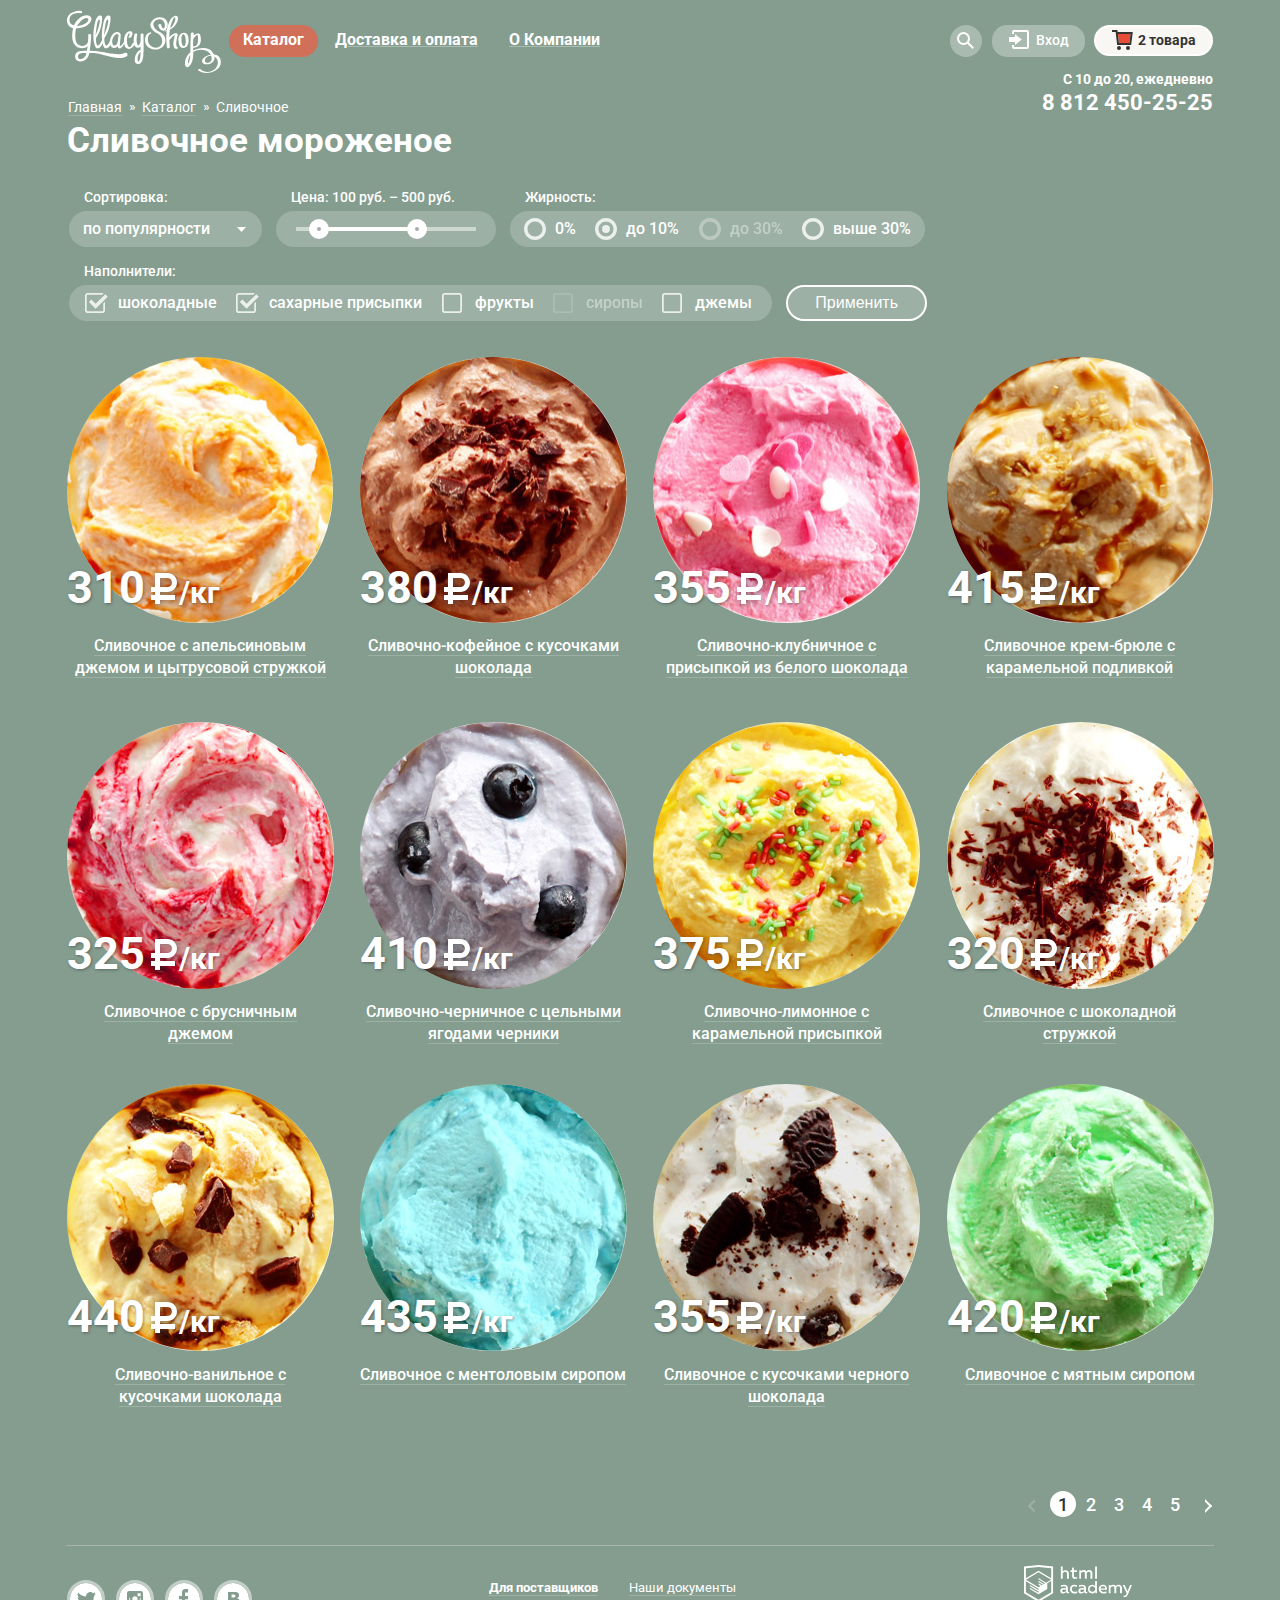
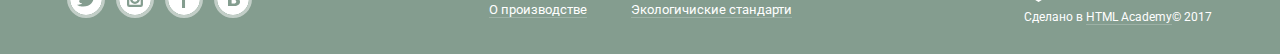
==== commit 4bf41736: "99% and finish" ====
--- a/inner.html
+++ b/inner.html
@@ -5,13 +5,12 @@
 	<title>HTML Academy: Глейси</title>
 	<link href="https://fonts.googleapis.com/css?family=Roboto:400,700&amp;subset=cyrillic-ext"
 	rel="stylesheet">
-	<!--font-family: 'Roboto', sans-serif; -->
 	<link rel="stylesheet" type="text/css" href="css/style.css" />
 </head>
 <body>
 	<header class="main-header">
 		<nav class="main-navigation">
-			<a class="main-header-logo">
+			<a href="file:///E:/work/github/401081-gllacy/index.html" class="main-header-logo">
 				<img src="img/logo.svg" alt="Логотип магазина «GllacyShop»">
 			</a>
 			<ul class="site-navigation">
@@ -84,57 +83,49 @@
 						</form>
 					</div>
 				</div>
-<!-- тут -->
-					<div class="basket-full">
-						<a class="user-btn basket-btn full-basket-btn" href="#">
+				<div class="basket-full">
+					<a class="user-btn basket-btn full-basket-btn" href="#">
 						<span class="link-bb">
 							2 товара
 						</span>
-						</a>
-						<div class="purchase">
-							<table class="basket-content">
-								<tr class="item-1">
-									<td class="delete">
-										<a class="delete-btn delete-item-btn" href="#" title="Удалить">
-											<img src="">
-										</a>
-									</td>
-									<td class="item-img">
-										<a href="#"><img src="img/mini-ice1.png" width="33" height="33" alt="Пломбир с апельсиновым джемом"></a>
-									</td>
-									<td class="item-name">
-										<a class="link-dark" href="#">Пломбир с апельсиновым джемом</a>
-									</td>
-									<td class="item-quantity">1,5 кг x</td>
-									<td class="item-price"> 200 руб.</td>
-									<td class="item-cost">300 руб.</td>
-								</tr>
-								<tr class="item-2">
-									<td class="delete">
-										<a class="delete-btn delete-item-btn" href="#" title="Удалить">
-											<img src="">
-										</a>
-									</td>
-									<td class="item-img">
-										<a href="#"><img src="img/mini-ice2.png" width="33" height="33" alt="Клубничный пломбир с присыпкой из белого шоколада"></a>
-									</td>
-									<td class="item-name">
-										<a class="link-dark" href="#">Клубничный пломбир с присыпкой из белого шоколада</a>
-									</td>
-									<td class="item-quantity">1,5 кг x</td>
-									<td class="item-price"> 300 руб.</td>
-									<td class="item-cost">450 руб.</td>
-								</tr>
-								<tr class="total">
-									<td colspan="6">Итого: 750 руб.</td>
-								</tr>
-							</table>
-							<a class="purchase-btn" href="#">Оформить заказ</a>
-						</div>
-					</div>
-					
-					
-					
+					</a>
+					<div class="purchase">
+						<table class="basket-content">
+							<tr class="item-1">
+								<td class="delete">
+									<a class="delete-btn delete-item-btn" href="#" title="Удалить"></a>
+								</td>
+								<td class="item-img">
+									<a href="#"><img src="img/mini-ice1.png" width="33" height="33" alt="Пломбир с апельсиновым джемом"></a>
+								</td>
+								<td class="item-name">
+									<a class="link-dark" href="#">Пломбир с апельсиновым джемом</a>
+								</td>
+								<td class="item-quantity">1,5 кг x</td>
+								<td class="item-price"> 200 руб.</td>
+								<td class="item-cost">300 руб.</td>
+							</tr>
+							<tr class="item-2">
+								<td class="delete">
+									<a class="delete-btn delete-item-btn" href="#" title="Удалить"></a>
+								</td>
+								<td class="item-img">
+									<a href="#"><img src="img/mini-ice2.png" width="33" height="33" alt="Клубничный пломбир с присыпкой из белого шоколада"></a>
+								</td>
+								<td class="item-name">
+									<a class="link-dark" href="#">Клубничный пломбир с присыпкой из белого шоколада</a>
+								</td>
+								<td class="item-quantity">1,5 кг x</td>
+								<td class="item-price"> 300 руб.</td>
+								<td class="item-cost">450 руб.</td>
+							</tr>
+							<tr class="total">
+								<td colspan="6">Итого: 750 руб.</td>
+							</tr>
+						</table>
+						<a class="purchase-btn" href="#">Оформить заказ</a>
+					</div>
+				</div>
 				<p class="navigation">
 					<span class="navigation1">С 10 до 20, ежедневно</span>
 					<a href="tel:+88124502525" class="navigation2">8 812 450-25-25</a>
@@ -146,7 +137,7 @@
 		<div class="breadcrumbs">
 			<ul class="breadcrumbs-items">
 				<li class="breadcrumbs-item">
-					<a class="crumbs link11" href="index.html">
+					<a class="crumbs link11" href="file:///E:/work/github/401081-gllacy/index.html">
 						<span class="content-bc">Главная</span>
 					</a>
 				</li>
@@ -164,90 +155,90 @@
 		</div>
 		<h1 class="padding-left">Сливочное мороженое</h1>
 		<div class="container1">
-          <section class="filters">
-            <h2 class="visually-hidden">Фильтр товаров</h2>
-            <form class="filter" method="get" action="https://echo.htmlacademy.ru">
-              <fieldset class="filter-sorting">
-                <legend>Сортировка:</legend>
-                <div class="filter-select-wrapper">
-                  <select class="filter-select" name="sorting">
-                    <option value="popularity" selected>по популярности</option>
-                    <option value="cheap-to-high">сначала недорогие</option>
-                    <option value="high-to-cheap">сначала дорогие</option>
-                    <option value="fat">по жирности</option>
-                  </select>
-                </div>
-              </fieldset>
-              <fieldset class="filter-price">
-                <legend>Цена: 100 руб. &ndash; 500 руб.</legend>
-                <div class="filter-range">
-                  <div class="range-controls">
-                    <div class="scale">
-                      <div class="bar"></div>
-                    </div>
-                    <div class="range-toggle range-toggle-min"></div>
-                    <div class="range-toggle range-toggle-max"></div>
-                  </div>
-                </div>
-              </fieldset>
-              <fieldset class="filter-fat">
-                <legend>Жирность:</legend>
-                <div class="filter-fat-wrapper">
-                  <label class="filter-radio" for="no-fat">
-                    <input class="filter-input filter-input-radio visually-hidden" type="radio" name="fat" id="no-fat" value="0">
-                    <span class="radio-indicator"></span>
-                    0%
-                  </label>
-                  <label class="filter-radio" for="10-fat">
-                    <input class="filter-input filter-input-radio visually-hidden" type="radio" name="fat" id="10-fat" value="10" checked>
-                    <span class="radio-indicator"></span>
-                    до 10%
-                  </label>
-                  <label class="filter-radio filter-radio-disabled" for="30-fat">
-                    <input class="filter-input filter-input-radio visually-hidden" type="radio" name="fat" id="30-fat" value="30">
-                    <span class="radio-indicator"></span>
-                    до 30%
-                  </label>
-                  <label class="filter-radio" for="very-fat">
-                    <input class="filter-input filter-input-radio visually-hidden" type="radio" name="fat" id="very-fat" value="30-plus">
-                    <span class="radio-indicator"></span>
-                    выше 30%
-                  </label>
-                </div>
-              </fieldset>
-              <fieldset class="filter-filler">
-                <legend>Наполнители:</legend>
-                <div class="filter-filler-wrapper">
-                  <label class="filter-checkbox" for="chocolate">
-						<input class="filter-input filter-input-checkbox visually-hidden" type="checkbox" name="chocolate" id="chocolate" checked>
-						<span class="checkbox-indicator"></span>
-						шоколадные
-                  </label>
-                  <label class="filter-checkbox" for="sugar">
-					<input class="filter-input filter-input-checkbox visually-hidden" type="checkbox" name="sugar" id="sugar" checked>
-                    <span class="checkbox-indicator"></span>
-                    сахарные присыпки
-                  </label>
-                  <label class="filter-checkbox" for="fruit">
-                    <input class="filter-input filter-input-checkbox visually-hidden" type="checkbox" name="fruit" id="fruit">
-                    <span class="checkbox-indicator"></span>
-                    фрукты
-                  </label>
-                  <label class="filter-checkbox filter-checkbox-disabled" for="syrup">
-                    <input class="filter-input filter-input-checkbox visually-hidden" type="checkbox" name="syrup" id="syrup" disabled>
-                    <span class="checkbox-indicator"></span>
-                    сиропы
-                  </label>
-                  <label class="filter-checkbox" for="jam">
-                    <input class="filter-input filter-input-checkbox visually-hidden" type="checkbox" name="jam" id="jam">
-                    <span class="checkbox-indicator"></span>
-                    джемы
-                  </label>
-                </div>
-              </fieldset>
-              <button class="filter-button" type="submit">Применить</button>
-            </form>
-          </section>
+			<section class="filters">
+				<h2 class="visually-hidden">Фильтр товаров</h2>
+				<form class="filter" method="get" action="https://echo.htmlacademy.ru">
+					<fieldset class="filter-sorting">
+						<legend>Сортировка:</legend>
+						<div class="filter-select-wrapper">
+							<select class="filter-select" name="sorting">
+								<option value="popularity" selected>по популярности</option>
+								<option value="cheap-to-high">сначала недорогие</option>
+								<option value="high-to-cheap">сначала дорогие</option>
+								<option value="fat">по жирности</option>
+							</select>
+						</div>
+					</fieldset>
+					<fieldset class="filter-price">
+						<legend>Цена: 100 руб. &ndash; 500 руб.</legend>
+							<div class="filter-range">
+								<div class="range-controls">
+									<div class="scale">
+										<div class="bar"></div>
+									</div>
+									<div class="range-toggle range-toggle-min"></div>
+									<div class="range-toggle range-toggle-max"></div>
+								</div>
+							</div>
+					</fieldset>
+					<fieldset class="filter-fat">
+						<legend>Жирность:</legend>
+						<div class="filter-fat-wrapper">
+							<label class="filter-radio" for="no-fat">
+								<input class="filter-input filter-input-radio visually-hidden" type="radio" name="fat" id="no-fat" value="0">
+								<span class="radio-indicator"></span>
+								0%
+							</label>
+							<label class="filter-radio" for="10-fat">
+								<input class="filter-input filter-input-radio visually-hidden" type="radio" name="fat" id="10-fat" value="10" checked>
+								<span class="radio-indicator"></span>
+								до 10%
+							</label>
+							<label class="filter-radio filter-radio-disabled" for="30-fat">
+								<input class="filter-input filter-input-radio visually-hidden" type="radio" name="fat" id="30-fat" value="30">
+								<span class="radio-indicator"></span>
+								до 30%
+							</label>
+							<label class="filter-radio" for="very-fat">
+								<input class="filter-input filter-input-radio visually-hidden" type="radio" name="fat" id="very-fat" value="30-plus">
+								<span class="radio-indicator"></span>
+								выше 30%
+							</label>
+						</div>
+					</fieldset>
+					<fieldset class="filter-filler">
+						<legend>Наполнители:</legend>
+						<div class="filter-filler-wrapper">
+							<label class="filter-checkbox" for="chocolate">
+								<input class="filter-input filter-input-checkbox visually-hidden" type="checkbox" name="chocolate" id="chocolate" checked>
+								<span class="checkbox-indicator"></span>
+								шоколадные
+							</label>
+							<label class="filter-checkbox" for="sugar">
+								<input class="filter-input filter-input-checkbox visually-hidden" type="checkbox" name="sugar" id="sugar" checked>
+								<span class="checkbox-indicator"></span>
+								сахарные присыпки
+							</label>
+							<label class="filter-checkbox" for="fruit">
+								<input class="filter-input filter-input-checkbox visually-hidden" type="checkbox" name="fruit" id="fruit">
+								<span class="checkbox-indicator"></span>
+								фрукты
+							</label>
+							<label class="filter-checkbox filter-checkbox-disabled" for="syrup">
+								<input class="filter-input filter-input-checkbox visually-hidden" type="checkbox" name="syrup" id="syrup" disabled>
+								<span class="checkbox-indicator"></span>
+								сиропы
+							</label>
+							<label class="filter-checkbox" for="jam">
+								<input class="filter-input filter-input-checkbox visually-hidden" type="checkbox" name="jam" id="jam">
+								<span class="checkbox-indicator"></span>
+								джемы
+							</label>
+						</div>
+					</fieldset>
+					<button class="filter-button" type="submit">Применить</button>
+				</form>
+			</section>
         </div>
 		<section class="ice-crem ice-margin">
 			<h2 class="visually-hidden">Каталог</h2>
@@ -433,16 +424,15 @@
 			</ul>
 		</section>
 		<ul class="inner-slide">
-			<li><button type="button" class="page-switch znak"></button></li>
+			<li><button type="button" class="page-switch item-switch"></button></li>
 			<li><a class="whiteback">1</a></li>
 			<li><a href="#" class="page-switch">2</a></li>
 			<li><a href="#" class="page-switch">3</a></li>
 			<li><a href="#" class="page-switch">4</a></li>
 			<li><a href="#" class="page-switch">5</a></li>
-			<li><button type="button" class="page-switch znak2"></button></li>
+			<li><button type="button" class="page-switch item-switch2"></button></li>
 		</ul>
 	</main>
-	</div>
 	<hr class="sub">
 	<footer class="main-footer">
 		<div class="social">
@@ -486,6 +476,7 @@
 			<span class="footer-copyright">
 				Сделано в <a href="https://htmlacademy.ru/intensive/htmlcss" class="link-html link11">HTML Academy</a>&copy; 2017
 			</span>
+		</div>
 	</footer>
 </body>
 </html>
--- a/css/style.css
+++ b/css/style.css
@@ -338,23 +338,21 @@
 	padding: 0;
 	list-style: none;
 }
-/****************************************************************************************/
+
 .site-navigation {
-  display: -webkit-box;
-  display: -ms-flexbox;
-  display: flex;
-  -ms-flex-wrap: wrap;
-      flex-wrap: wrap;
-  min-height: 50px;
-
-  margin: 0;
-  margin-top: 12px;
-  padding: 0;
-
-  list-style: none;
-  list-style-type: none;
-  flex-grow: 1;
-  z-index: 1;
+	display: -webkit-box;
+	display: -ms-flexbox;
+	display: flex;
+	-ms-flex-wrap: wrap;
+	flex-wrap: wrap;
+	min-height: 50px;
+	margin: 0;
+	margin-top: 12px;
+	padding: 0;
+	list-style: none;
+	list-style-type: none;
+	flex-grow: 1;
+	z-index: 1;
 }
 
 .site-nav-item {
@@ -375,7 +373,7 @@
 	left: -7px;
 	background-color: #f8f7f4;
 	border-radius: 5px;
-	box-shadow: 0px 20px 20px 0px rgba(0, 0, 0, 0.4); */
+	box-shadow: 0px 20px 20px 0px rgba(0, 0, 0, 0.4); 
 }
 
 .site-navigation-catalog a {
@@ -395,22 +393,21 @@
 	min-width: 143px;
 	margin: 0;
 	padding: 0;
-
-  border-radius: 5px;
-  background-color: #f9f8f5;
-  -webkit-box-shadow: 0px 20px 20px 0px rgba(0, 0, 0, 0.4);
-          box-shadow: 0px 20px 20px 0px rgba(0, 0, 0, 0.4);
-  list-style: none;
+	border-radius: 5px;
+	background-color: #f9f8f5;
+	-webkit-box-shadow: 0px 20px 20px 0px rgba(0, 0, 0, 0.4);
+	box-shadow: 0px 20px 20px 0px rgba(0, 0, 0, 0.4);
+	list-style: none;
 }
 
 .catalog-submenu-item:first-child:hover {
-  border-top-left-radius: 5px;
-  border-top-right-radius: 5px;
+	border-top-left-radius: 5px;
+	border-top-right-radius: 5px;
 }
 
 .catalog-submenu-item:first-child:hover {
-  border-bottom-left-radius: 5px;
-  border-bottom-right-radius: 5px;
+	border-bottom-left-radius: 5px;
+	border-bottom-right-radius: 5px;
 }
 
 .catalog-submenu-item:hover {
@@ -429,36 +426,14 @@
 	visibility: visible;
 }
 
-/*.login-link {
-	display: inline-block;
-	vertical-align: top;
-	position: relative;
-	flex-grow: 0;
-	flex-shrink: 1;
-	flex-basis: auto;
-	margin-left: 9px;
-	padding: 8px 33px;
-	padding-left: 45px;
-	font-size: 14px;
-	line-height: 16px;
-	font-weight: 500;
-	color: #ffffff;
-	background-color: rgba(255, 255, 255, 0.2);
-	background-repeat: no-repeat;
-	background-position: 15px 50%;
-	border-radius: 17px;
-	cursor: pointer;
-}*/
-
-/*********************************************************************************************/
 .user-search {
 	margin-right: 10px;
 	display: inline-block;
 	width: 32px;
 	height: 32px;
-	background-color: #ffffff4f;
+	background-color: rgba(255, 255, 255, 0.3);
 	border-radius: 50%;
-  position: relative;
+	position: relative;
 }
 
 .user-search svg {
@@ -488,16 +463,17 @@
 
 .search {
 	position: absolute;
-  display: block;
-  top: 17px;
+	display: block;
+	top: 17px;
 	width: 341px;
 	z-index: 1;
 }
 
 .search-wrap {
-  display: flex;
-  background-color: #f8f7f4;
-  border-radius: 5px;
+	display: flex;
+	background-color: #f8f7f4;
+	border-radius: 5px;
+	margin-top: 18px;
 }
 
 .search input {
@@ -517,13 +493,13 @@
 	width: 93px;
 	height: 32px;
 	border-radius: 15px;
-	background-color: #ffffff4f;
-  position: relative;
+	background-color: rgba(255, 255, 255, 0.3);
+	position: relative;
 }
 
 .login-link:hover {
-  color: #323232;
-  background-color: #f8f7f4;
+	color: #323232;
+	background-color: #f8f7f4;
 }
 
 .link-svg {
@@ -566,7 +542,6 @@
 
 .link-svg2 span {
 	margin-left: 7px;
-
 }
 
 .enter-in {
@@ -593,61 +568,52 @@
 	color: #323232;
 	fill: #323232;
 }
-/*.svg-enter {
-	display: inline-block;
-	width: 32px;
-	height: 32px;
-	background: url("../img/entrance.svg") no-repeat 50% 50%;
-	background-color: #ffffff4f;
-	color: white;
-	border-radius: 50%;
-}*/
 
 .login-in {
 	display: none;
+	margin-top: 1px;
 }
 
 .login-link:hover .login-in {
-  display: block;
-  position: absolute;
-  z-index: 10;
-  top: 30px;
-  right: -4px;
-  padding-top: 4px;
+	display: block;
+	position: absolute;
+	z-index: 10;
+	top: 30px;
+	right: -4px;
+	padding-top: 4px;
 }
 
 .login-form {
-  display: flex;
-  flex-wrap: wrap;
+	display: flex;
+	flex-wrap: wrap;
 	width: 238px;
-  height: 170px;
-  padding-top: 20px;
-  padding-bottom: 23px;
-  padding-left: 20px;
-  padding-right: 20px;
-  background-color: #f8f7f4;
-  border-radius: 4px;
-  box-shadow: 0 20px 20px 0 rgba(0, 0, 0, 0.4);
+	height: 170px;
+	padding-top: 20px;
+	padding-bottom: 23px;
+	padding-left: 20px;
+	padding-right: 20px;
+	background-color: #f8f7f4;
+	border-radius: 4px;
+	box-shadow: 0 20px 20px 0 rgba(0, 0, 0, 0.4);
 }
 
 .login-item {
-  width: 100%;
-  margin: 0 0 17px 0;
+	width: 100%;
+	margin: 0 0 17px 0;
 }
 
 .login-item-half {
-  width: 50%;
-  margin: 0;
+	width: 50%;
+	margin: 0;
 }
 
 .login-item input {
 	padding: 10px 15px;
-  width: 100%;
-  box-sizing: border-box;
+	width: 100%;
+	box-sizing: border-box;
 }
 
 .user-navigation {
-	width: 245;
 	display: flex;
 	justify-content: flex-end;
 	flex-wrap: wrap;
@@ -655,40 +621,16 @@
 }
 
 .navigation {
-  width: 100%;
+	width: 100%;
 }
 
 .navigation {
-  text-align: right;
+	text-align: right;
 }
 
 .navigation span {
-  display: block;
-}
-
-/*.navigation {
-	position: relative;
-}
-
-.navigation span {
-  position: absolute;
-  top: 0;
-  right: 0;
-  display: flex;
-  flex-direction: column;
-  margin: 0;
-  text-align: right;
-}
-
-.navigation a {
-  position: absolute;
-  top: 0;
-  right: 0;
-  display: flex;
-  flex-direction: column;
-  margin: 0;
-  text-align: right;
-} */
+	display: block;
+}
 
 .navigation1 {
 	margin-bottom: 4px;
@@ -701,42 +643,34 @@
 	line-height: 24px;
 }
 
-. {
-
-}
-/*************************************** SLIDER ************************************/
 .visually-hidden {
-  position: absolute;
-
-  width: 1px;
-  height: 1px;
-
-  clip: rect(0, 0, 0, 0);
+	position: absolute;
+	width: 1px;
+	height: 1px;	
+	clip: rect(0, 0, 0, 0);
 }
 
 .site-wrapper {
-  min-width: 940px;
-  background-color: #849d8f;
-  background-image: url("../img/slide1.png");
-  background-repeat: no-repeat;
-  background-position: top center;
-
-  transition: background-image 0.5s ease, background-color 0.5s ease;
+	min-width: 940px;
+	background-color: #849d8f;
+	background-image: url("../img/slide1.png");
+	background-repeat: no-repeat;
+	background-position: top center;
+	transition: background-image 0.5s ease, background-color 0.5s ease;
 }
 
 .site-wrapper::before,
 .site-wrapper::after {
-  content: "";
-
-  visibility: hidden;
+	content: "";
+	visibility: hidden;
 }
 
 .site-wrapper::before {
-  background-image: url("../img/slide2.png");
+	background-image: url("../img/slide2.png");
 }
 
 .site-wrapper::after {
-  background-image: url("../img/slide3.png");
+	background-image: url("../img/slide3.png");
 }
 
 .slider {
@@ -756,9 +690,9 @@
 }
 
 .slide {
-  display: none;
-  margin-bottom: 45px;
-  margin-top: -65px;
+	display: none;
+	margin-bottom: 45px;
+	margin-top: -65px;
 }
 
 .slide-title {
@@ -772,35 +706,32 @@
 }
 
 .button {
-  display: inline-block;
-  padding: 12px 44px;
-
-  font-weight: 600;
-  font-size: 32px;
-  line-height: 41px;
-  text-align: center;
-  color: #ffffff;
-  vertical-align: top;
-  text-decoration: none;
-  text-shadow: 0 2px 5px rgba(160, 32, 11, 0.76);
-
-  background: #f26843;
-  background: linear-gradient(to bottom, #f26843 0%, #e74a35 100%);
-  border-radius: 50px;
-  box-shadow: 0 2px 2px rgba(172, 16, 0, 0.64);
-  border: none;
-
-  cursor: pointer;
+	display: inline-block;
+	padding: 12px 44px;
+	font-weight: 600;
+	font-size: 32px;
+	line-height: 41px;
+	text-align: center;
+	color: #ffffff;
+	vertical-align: top;
+	text-decoration: none;
+	text-shadow: 0 2px 5px rgba(160, 32, 11, 0.76);
+	background: #f26843;
+	background: linear-gradient(to bottom, #f26843 0%, #e74a35 100%);
+	border-radius: 50px;
+	box-shadow: 0 2px 2px rgba(172, 16, 0, 0.64);
+	border: none;
+	cursor: pointer;
 }
 
 .button:hover {
-  background: linear-gradient(to bottom, #f58669 0%, #ec6f5e 100%);
-  box-shadow: 0 2px 2px rgba(172, 16, 0, 1);
+	background: linear-gradient(to bottom, #f58669 0%, #ec6f5e 100%);
+	box-shadow: 0 2px 2px rgba(172, 16, 0, 1);
 }
 
 .button:active {
-  background: linear-gradient(to bottom, #d84732 0%, #e1613e 100%);
-  box-shadow: inset 0 2px 2px rgba(172, 16, 0, 1);
+	background: linear-gradient(to bottom, #d84732 0%, #e1613e 100%);
+	box-shadow: inset 0 2px 2px rgba(172, 16, 0, 1);
 }
 
 .slider-controls {
@@ -813,93 +744,43 @@
 }
 
 .slider-controls label {
-  display: inline-block;
-  width: 17px;
-  height: 17px;
-  margin-right: 8px;
-
-  vertical-align: top;
-
-  background-color: transparent;
-  border: 2px solid #ffffff;
-  border-radius: 50%;
-  cursor: pointer;
+	display: inline-block;
+	width: 17px;
+	height: 17px;
+	margin-right: 8px;
+	vertical-align: top;
+	background-color: transparent;
+	border: 2px solid #ffffff;
+	border-radius: 50%;
+	cursor: pointer;
 }
 
 #product-1:checked ~ .site-wrapper {
-  background-color: #849d8f;
-  background-image: url("../img/slider-1.png");
+	background-color: #849d8f;
+	background-image: url("../img/slider-1.png");
 }
 
 #product-2:checked ~ .site-wrapper {
-  background-color: #8996a6;
-  background-image: url("../img/slide2.png");
+	background-color: #8996a6;
+	background-image: url("../img/slide2.png");
 }
 
 #product-3:checked ~ .site-wrapper {
-  background-color: #9d8b84;
-  background-image: url("../img/slide3.png");
+	background-color: #9d8b84;
+	background-image: url("../img/slide3.png");
 }
 
 #product-1:checked ~ .site-wrapper #slide1,
 #product-2:checked ~ .site-wrapper #slide2,
 #product-3:checked ~ .site-wrapper #slide3 {
-  display: block;
+	display: block;
 }
 
 #product-1:checked ~ .site-wrapper label[for="product-1"],
 #product-2:checked ~ .site-wrapper label[for="product-2"],
 #product-3:checked ~ .site-wrapper label[for="product-3"] {
-  background-color: #ffffff;
-}
-
-
-
-
-
-
-
-
-
-
-
-
-
-
-
-
-
-
-
-
-
-
-
-
-
-
-
-
-
-
-
-
-
-
-
-
-
-
-
-
-
-
-/*********************************************************************************************/
-/*.site-navigation-catalog {
-	font-size: 14px;
-	line-height: 16px;
-	font-weight: 400;
-} */
+	background-color: #ffffff;
+}
 
 .link-under {
 	margin-left: 1px;
@@ -947,56 +828,9 @@
 	font-weight: bold;
 }
 
-
-
-
-
-
-
-
-
-
-
-
-
-
-
-
-
-
-
-
-
-
-
-
-
-
-
-
-
-
-
-
-
-
-
-
-
-
-
-
-
-
-
-
-
-
-
-
-
 .basket-full {
     display: inline-block;
+	position: relative;
     vertical-align: top;
 	height: 32px;
 }
@@ -1042,7 +876,6 @@
     color: #333333;
     background: url("../img/basket-red.svg") no-repeat;
 	fill: #323232;
-
 }
 
 .basket-btn.full-basket-btn {
@@ -1053,7 +886,6 @@
 
 .full-basket-btn {
     color: #333333;
-    background: url("../img/basket-red.png") no-repeat;
 	background-color: #323232;
 }
 
@@ -1061,9 +893,8 @@
     display: none;
     position: absolute;
     z-index: 20;
-    top: 60px;
+    top: 35px;
     right: 0;
-	margin-right: 100px;
     padding-left: 17px;
     padding-right: 14px;
     padding-top: 20px;
@@ -1076,72 +907,90 @@
     box-shadow: 0 20px 20px 0 rgba(0, 0, 0, 0.4);
     border-radius: 4px;
 }
+
 .basket-full:hover .purchase {
     display: block;
 }
+
 .purchase .delete-btn::before,
 .purchase .delete-btn::after {
     width: 14px;
     height: 1px;
     background-color: #515050;
 }
+
 .delete-item-btn.delete-btn {
     width: 11px;
     height: 11px;
 }
+
 .item-1 .delete-item-btn.delete-btn {
     top: 26px;
     left: 17px;
 }
+
 .item-2 .delete-item-btn.delete-btn {
     top: 80px;
     left: 17px;
 }
+
 .basket-content {
     margin-bottom: 15px;
 }
+
 .basket-content tr {
     display: block;
 }
+
 .basket-content td {
     display: inline-block;
     vertical-align: top;
 }
+
 .item-img {
     margin-right: 7px;
     padding-left: 18px;
 }
+
 .item-1 .item-img {
     margin-top: -8px;
 }
+
 .item-2 .item-img {
     margin-top: -9px;
 }
+
 .item-img img {
     border-radius: 50%;
 }
+
 .item-name {
     margin-right: 26px;
     width: 216px;
 }
+
 .item-name a:hover,
 .item-name a:active {
     border-bottom: 1px solid rgba(236, 89, 60, 0.3);
     color: #e84d37;
 }
+
 .item-price {
     margin-left: -3px;
     margin-right: 24px;
     color: #999999;
 }
+
 .item-1 {
     margin-bottom: 21px;
     padding-top: 6px;
 }
+
 .item-2 {
     margin-bottom: 29px;
     padding-top: 2px;
 }
+
 .item-1,
 .item-2,
 .item-name a {
@@ -1152,6 +1001,7 @@
     text-decoration: none;
     border: none;
 }
+
 .total {
     margin-bottom: 36px;
 	margin-right: -18px;
@@ -1162,6 +1012,7 @@
     color: #333333;
     text-align: right;
 }
+
 .total:before {
     content: "";
     position: absolute;
@@ -1187,6 +1038,7 @@
     border: none;
     cursor: pointer;
 }
+
 .delete-btn::before,
 .delete-btn::after {
     content: "";
@@ -1197,10 +1049,12 @@
     height: 2px;
     background-color: #000000;
 }
+
 .delete-btn::before {
     -webkit-transform: rotate(45deg);
     transform: rotate(45deg);
 }
+
 .delete-btn::after {
     -webkit-transform: rotate(-45deg);
     transform: rotate(-45deg);
@@ -1226,75 +1080,20 @@
     border-radius: 100px;
     box-shadow: 0 2px 2px rgba(172, 16, 0, .64);
 }
+
 .purchase-btn:hover {
     background: -webkit-linear-gradient(top, #f58669 0%, #ec6f5e 100%);
     background: linear-gradient(to bottom, #f58669 0%, #ec6f5e 100%);
     box-shadow: 0 2px 2px #ac1000;
     color: #fff;
 }
+
 .purchase-btn:active {
     background: -webkit-linear-gradient(top, #d84732 0%, #e1613e 100%);
     background: linear-gradient(to bottom, #d84732 0%, #e1613e 100%);
     box-shadow: inset 0 2px 2px rgba(172, 16, 0, 1);
 }
 
-
-
-
-
-
-
-
-
-
-
-
-
-
-
-
-
-
-
-
-
-
-
-
-
-
-
-
-
-
-
-
-
-
-
-
-
-
-
-
-
-
-
-
-
-
-
-
-/**********************************************BASKET RED****************************************/
-
-
-
-
-
-
-
-
-/***********************************************************************************************/
 .basket {
 	width: 100px;
 	height: 32px;
@@ -1303,7 +1102,7 @@
 	font-size: 14px;
 	line-height: 16px;
 	font-weight: 500;
-	background-color: #b0c0b7;
+	background-color: rgba(255, 255, 255, 0.3);
 }
 
 .basket:hover {
@@ -1311,12 +1110,12 @@
 }
 
 .basket:hover svg {
-  fill: #323232;
+	fill: #323232;
 }
 
 .basket:hover .link-svg {
-  color: #323232;
-  fill: #323232;
+	color: #323232;
+	fill: #323232;
 }
 
 .basket-red {
@@ -1372,7 +1171,7 @@
 	font-weight: 700;
 	line-height: 18px;
 }
-/*------------------------------------KATALOG main----------------------------------------*/
+
 .container2 {
 	list-style: none;
 	max-width: 1200px;
@@ -1385,7 +1184,6 @@
 	padding: 0;
 	margin: 0;
 	margin-bottom: 50px;
-/* Временно для сетки */
 	min-height: 24px;
 }
 
@@ -1402,25 +1200,31 @@
 }
 
 .breadcrumbs {
+	display: -webkit-flex;
+	display: flex;
 	margin: 10px 2.3%;
 	margin-right: 250px;
 	margin-bottom: 6px;
 	margin-top: 16px;
 }
+
 .breadcrumbs-items {
 	margin: 0;
 	padding: 0;
 	list-style-type: none;
 }
+
 .breadcrumbs-item {
 	display: inline-block;
 	vertical-align: top;
 	position: relative;
 	top: -50px;
 }
+
 .breadcrumbs-item:nth-child(n + 2) {
 	padding-left: 16px;
 }
+
 .breadcrumbs-item:nth-child(n + 2)::before {
 	content: "»";
 	position: absolute;
@@ -1434,23 +1238,27 @@
 .active-bc .content-bc {
 	border: none;
 }
+
 .crumbs:hover:not(.active-bc) {
 	color: #ffbc9e;
 }
+
 .crumbs:active:not(.active-bc) {
 	color: #ffbc9e;
 }
+
 .crumbs:hover:not(.active-bc) .content-bc {
 	border-bottom: 1px solid rgba(249, 172, 159, 0.3);
 }
+
 .crumbs:active:not(.active-bc) .content-bc {
 	border-bottom: 1px solid rgba(249, 172, 159, 0.3);
 }
+
 .content-bc {
 	border-bottom: 1px solid rgba(255, 255, 255, 0.2);
 }
 
-/*--------------------------------------------catalog main----------------------------------*/
 .padding-left {
 	margin-top: -53px;
 	margin-bottom: 28px;
@@ -1458,12 +1266,6 @@
 	font-size: 35px;
 }
 
-
-
-
-
-
-/*******************************************СОРТИРОВКА СТАРТ*****************************/
 .container1 {
 	width: 1146px;
 	margin: 0 auto;
@@ -1791,18 +1593,6 @@
 	box-shadow: inset 0px 2px 1px 0 #696969;
 }
 
-/*****************************************SORTIROVKA END***************************************/
-
-
-
-
-
-
-
-
-
-
-
 .regulation {
 	display: flex;
 	flex-wrap: wrap;
@@ -1825,190 +1615,17 @@
 }
 
 .selection-form input[type=text] {
-  font-size: 16px;
-  line-height: 18px;
-  font-weight: 500;
-  color: #ffffff;
-  border: none;
-  background: none;
+	font-size: 16px;
+	line-height: 18px;
+	font-weight: 500;
+	color: #ffffff;
+	border: none;
+	background: none;
 }
 
 .selection-form input[type=checkbox] {
-  display: none;
-}
-
-.sort {
-	position: relative;
-	margin: 0px;
-	margin-top: 28px;
-	margin-bottom:px;
-	padding: 0px;
-	line-height: 18px;
-	border: none;
-	/*-webkit-appearance: none;
-	-moz-appearance: none;
-	appearance: none; 
-}
-
-.sort-block {
-	width: 195px;
-}
-
-.range {
-	width: 220px;
-	border: none;
-	border: 1px solid yellow;
-}
-
-.range-price {
-	display: flex;
-	width: 100%;
-	background-color: rgba(225, 255, 255, 0.2);
-	border-radius: 17px;
-}
-
-.fatness-label {
-	margin-left: 20px;
-}
-
-.customize-form {
-	display: flex;
-	width: 100%;
-	background-color: rgba(225, 255, 255, 0.2);
-	border-radius: 17px;
-}
-
-.toggle {
-	position: absolute;
-	top: 31px;
-	left: 0;
-
-	width: 4px;
-	height: 4px;
-	padding: 0;
-	box-shadow: 0 2px 1px 0 #cfcfcf;
-	border: 8px solid #ffffff;
-	background-color: #ababab;
-	border-radius: 50%;
-}
-
-.filler-label {
-	margin-left: 20px;
-}
-
-.login-link {
-	color: #323232;
-	font-size: 13px;
-	font-weight: 400;
-	line-height: 24px;
-}
-
-.login-link:hover {
-	color: black;
-}
-
-.container2 h1 {
-	color: #ffffff;
-	font-size: 35px;
-	font-weight: 700;
-	line-height: 41px;
-}
-
-.selection-form legend {
-	color: #ffffff;
-	font-size: 14px;
-	font-weight: 500;
-	line-height: 16px;
-}
-
-.fatness {
-	border: none;
-	width: 415px;
-}
-
-.fatness-value {
-	color: #ffffff;
-	font-size: 16px;
-	font-weight: 500;
-	line-height: 18px;
-}
-
-.filler {
-	border: none;
-}
-
-.filler-name {
-	color: #ffffff;
-	font-size: 16px;
-	font-weight: 500;
-	line-height: 18px;
-}
-
-/*.slider {
-	position: relative;
-	text-align: center;
-	color: #ffffff;
-}
-
-.slider-list {
-	margin: 0;
-	padding: 0;
-	list-style: none;
-}
-
-.slide-title {
-	width: 700px;
-	margin: 0 auto;
-	margin-bottom: 27px;
-	font-size: 60px;
-	line-height: 60px;
-	font-weight: 800;
-	padding-top: 330px;
-}
-
-.come-on {
-	position: center;
-}
-
-.slide1 {
-	background-image: url("../img/slide1.png");
-	background-repeat: no-repeat;
-	background-position: top center;
-	/* Для демонстрации */
-}
-
-/*---------------------------старые свойста слайдера--------------------------------------------------------*/
-
-/*.slider {
-	min-width: 940px;
-	position: relative;
-	margin-bottom: 41px;
-	width: 1200px;
-	min-height: 570px;
-	background-image: url("../img/slide1.png");
-	background-repeat: no-repeat;
-	background-position: top center;
-}
-
-.slide {
 	display: none;
-	flex-direction: column;
-	align-items: center;
-	height: 511px;
-}
-
-.slide-title {
-	width: 670px;
-	margin: 0;
-	margin-top: auto;
-	margin-bottom: 32px;
-	font-size: 60px;
-	line-height: 60px;
-	text-align: center;
-	color: #ffffff;
-	font-weight: 700;
-} */
-
+}
 
 .navigation {
 	font-size: 14px;
@@ -2022,20 +1639,14 @@
 	font-weight: 700;
 }
 
-. {
-
-}
-
 .sort-selection {
 	color: #ffffff;
 	font-size: 16px;
 	font-weight: 500;
 	line-height: 18px;
-	/*background-color: #a1b4a9; */
 	background-color: rgba(225, 255, 255, 0.2);
 	border-radius: 17px;
 	padding: 5px;
-
 }
 
 .sort-selection:hover {
@@ -2126,70 +1737,17 @@
 	cursor: pointer;
 }
 
-.znak {
+.item-switch {
 	margin-right: 10px;
 	background-color: #ffffff;
 	opacity: 0.2;
 	transform: rotate(45deg);
 }
 
-.znak2 {
+.item-switch2 {
 	margin-left: 10px;
 	transform: rotate(-135deg);
 }
-
-
-/*.whiteback {
-	background-color: #ffffff;
-	color: #323232;
-	background-image: url("../img/whiteball.png");
-	padding-top: 3px;
-	padding-bottom: 2px;
-	padding-left: 8px;
-	padding-right: 9px;
-	border-radius: 50%;
-}
-
-.page-switch {
-	background-color: #849d8f;
-	margin: 10px;
-	border-radius: 50%;
-	font-size: 16px;
-}
-
-.znak {
-width: 10px;
-border: 2px solid rgba(255, 255, 255, 1);
-border-top-color: transparent;
-border-right-color: transparent;
-transform: rotate(45deg);
-}
-
-.znak2 {
-width: 10px;
-border: 2px solid rgba(255, 255, 255, 1);
-border-top-color: transparent;
-border-right-color: transparent;
-transform: rotate(-135deg);
-}
-
-.page-switch:hover {
-	background-color: #9db1a5;
-	color: #ffffff;
-	width: 500px;
-	height: 500px;
-	border-radius: 50%;
-}
-
-.page-switch:active {
-	background-color: #ffffff;
-	color: #323232;
-			padding-top: 4px;
-	padding-bottom: 3px;
-	padding-left: 8px;
-	padding-right: 8px;
-	border-radius: 50%;
-} */
 
 .gift {
 	display: flex;
@@ -2293,16 +1851,6 @@
 	margin-bottom: 10px;
 	list-style: none;
 }
-
-/*.ice-price {
-	width: 23.25%;
-	margin-bottom: 37px;
-	box-sizing: border-box;
-}
-
-.ice-price img {
-	border-radius: 50%;
-} */
 
 .ice-configuration {
 	position: relative;
@@ -2359,10 +1907,6 @@
 	list-style: none;
 }
 
-/*.ice-price {
-	border-radius: 50%;
-} */
-
 .ice-line2 {
 	margin-top: -5px;
 }
@@ -2398,8 +1942,7 @@
     display: inline-block;
     position: relative;
     font-size: 16px;
-    margin-bottom: 28px;
-    margin-right: ;
+	margin-bottom: 28px;
     width: 23.25%;
     vertical-align: top;
     min-height: 274px;
@@ -2442,7 +1985,7 @@
     visibility: hidden;
     z-index: 100;
 }
-/*--------------------------------------------INFORMATION----------------------------------------- */
+
 .box-information {
 	display: flex;
 	justify-content: space-between;
@@ -2578,16 +2121,7 @@
 	font-weight: 500;
 	line-height: 22px;
 	color: #323232;
-
-}
-
-/*.news-in a {
-	color: #323232;
-	font-size: 24px;
-	font-weight: 700;
-	line-height: 30px;
-	text-decoration: underline;
-} */
+}
 
 .news-link1 {
 	font-size: 24px;
@@ -2602,7 +2136,6 @@
 	display: flex;
 	width: 560px;
 	padding: 6px;
-	/*background-color: #f8f7f4; */
 	box-sizing: border-box;
 	background-image: url("../img/bg-post.svg");
 	background-repeat: no-repeat;
@@ -2628,7 +2161,6 @@
 .subscription {
 	display: flex;
 	position: relative;
-
 }
 
 .subscription-email {
@@ -2642,7 +2174,7 @@
 .subscription input[type="submit"] {
   border: none;
 }
-/*-------------------------------------------Contact Information--------------------------------- */
+
 .map {
 	background: url("../img/map.jpg");
 	width: 100%;
@@ -2653,6 +2185,11 @@
 	background-size: cover;
 }
 
+.map:before {
+	content: "";
+	background-image: url("../img/pin.svg")
+}
+
 .map-in {
 	position: relative;
 	box-sizing: border-box;
@@ -2662,6 +2199,7 @@
 	display: flex;
 	justify-content: flex-end;
 }
+
 .contacts {
 	background-color: #fffefe;
 	width: 302px;
@@ -2677,19 +2215,19 @@
 }
 
 .feedback-adress {
-  margin: 0;
-  margin-bottom: 17px;
+	margin: 0;
+	margin-bottom: 17px;
 }
 
 .feedback-tel {
-  margin: 0;
-  margin-bottom: 22px;
+	margin: 0;
+	margin-bottom: 22px;
 }
 
 .contacts__address span {
-  display: inline-block;
-  width: 150px;
-  margin-bottom: 2px;
+	display: inline-block;
+	width: 150px;
+	margin-bottom: 2px;
 }
 
 .feedback-position1 {
@@ -2772,7 +2310,6 @@
 .input-field {
 	font-family: "Roboto", "Arial", sans-serif;
 	font-size: 16px;
-	letter-spacing: px;
 }
 
 .feedback-form textarea.input-field {
@@ -2792,6 +2329,37 @@
 	color: #323232;
 	font-size: 24px; 
 	margin-bottom: 15px;
+}
+/*Кнопка закрытия попапа*/
+.modal-close {
+	position: absolute;
+	top: 15px;
+	right: 13px;
+	width: 25px;
+	height: 25px;
+	font-size: 0;
+	border: 0;
+	cursor: pointer;
+	background-color: #f8f7f4;
+}
+
+.modal-close::before,
+.modal-close::after {
+	content: "";
+	position: absolute;
+	width: 22px;
+	height: 2px;
+	background-color: #323232;
+	top: 10px;
+	left: 2px;
+}
+
+.modal-close::before {
+	transform: rotate(45deg);
+}
+
+.modal-close::after {
+	transform: rotate(-45deg);
 }
 
 .sub {
@@ -2802,13 +2370,8 @@
 	margin-bottom: 18px;
 
 }
-/*--------------------------------------------FOOTER----------------------------------------------- */
+
 .main-footer {
-	/*width: 1145px;
-	display: flex;
-	justify-content: space-between;
-	align-items: center;
-	*/
 	display: flex;
 	justify-content: space-between;
 	margin-bottom: 40px;
@@ -2899,7 +2462,7 @@
 .main-footer ul {
 	list-style: none;
 }
-/* ------------------------------------------------------------------------------*/
+
 .footer-information {
 	display: inline-flex;
 	flex-wrap: wrap;
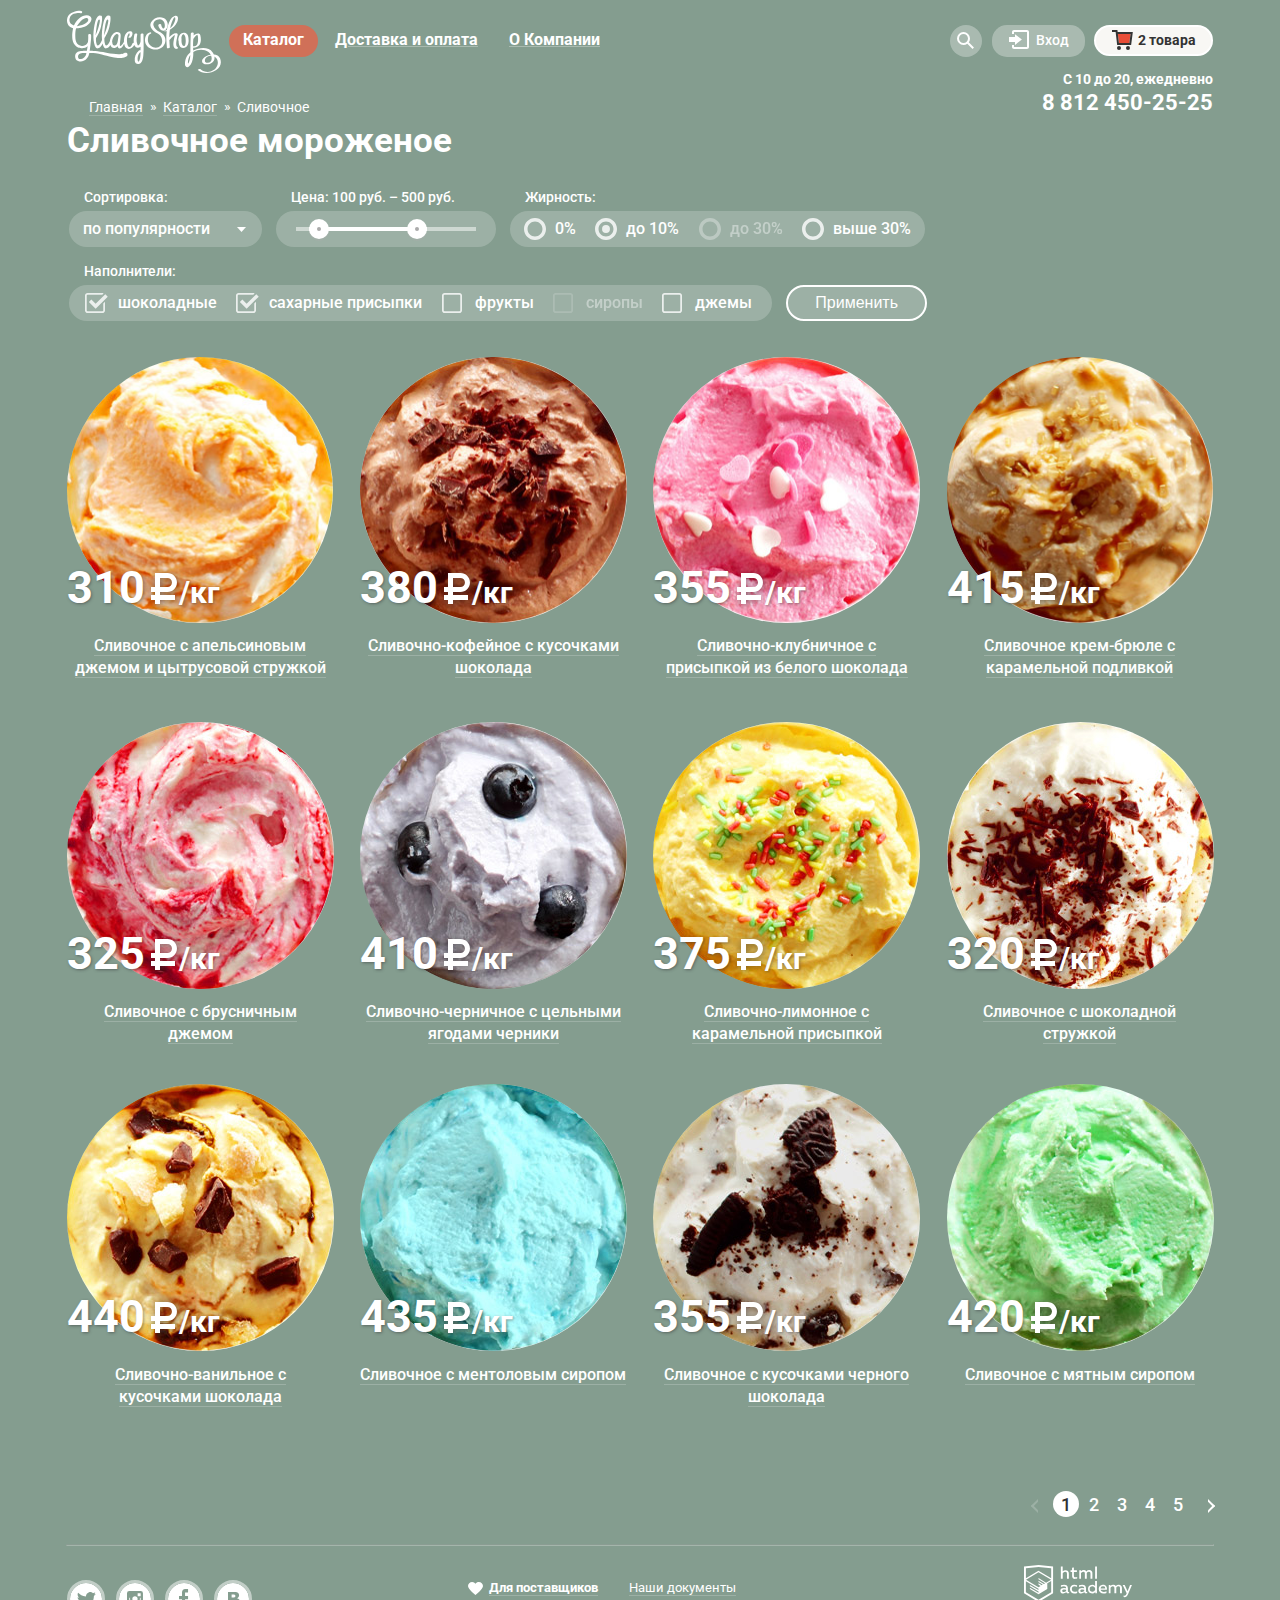
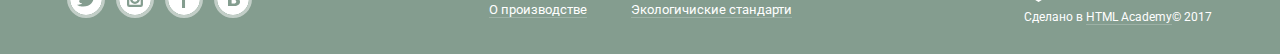
==== commit 4a04e0c4: "last" ====
--- a/inner.html
+++ b/inner.html
@@ -10,27 +10,27 @@
 <body>
 	<header class="main-header">
 		<nav class="main-navigation">
-			<a href="file:///E:/work/github/401081-gllacy/index.html" class="main-header-logo">
+			<a href="index.html" class="main-header-logo">
 				<img src="img/logo.svg" alt="Логотип магазина «GllacyShop»">
 			</a>
 			<ul class="site-navigation">
 				<li class="site-nav-item">
 					<a href="#" class="link-under active">Каталог</a>
 					<ul class="site-navigation-catalog">
-						<li class="catalog-submenu-item">
-						  <a href="#">Новинки</a>
+						<li	class="catalog-submenu-item">
+							<a href="#">Новинки</a>
 						</li>
-						<li class="catalog-submenu-item-current">
-						  <a href="#">Сливочное</a>
+						<li	class="catalog-submenu-item-current">
+							<a href="#">Сливочное</a>
 						</li>
-						<li  class="catalog-submenu-item">
-						  <a href="#">Щербеты</a>
+						<li	class="catalog-submenu-item">
+							<a href="#">Щербеты</a>
 						</li>
-						<li  class="catalog-submenu-item">
-						  <a href="#">Фруктовый лед</a>
+						<li	class="catalog-submenu-item">
+							<a href="#">Фруктовый лед</a>
 						</li>
-						<li  class="catalog-submenu-item">
-						  <a href="#">Мелорин</a>
+						<li	class="catalog-submenu-item">
+							<a href="#">Мелорин</a>
 						</li>
 					</ul>
 				</li>
@@ -137,7 +137,7 @@
 		<div class="breadcrumbs">
 			<ul class="breadcrumbs-items">
 				<li class="breadcrumbs-item">
-					<a class="crumbs link11" href="file:///E:/work/github/401081-gllacy/index.html">
+					<a class="crumbs link11" href="index.html">
 						<span class="content-bc">Главная</span>
 					</a>
 				</li>
@@ -171,15 +171,15 @@
 					</fieldset>
 					<fieldset class="filter-price">
 						<legend>Цена: 100 руб. &ndash; 500 руб.</legend>
-							<div class="filter-range">
-								<div class="range-controls">
-									<div class="scale">
-										<div class="bar"></div>
-									</div>
-									<div class="range-toggle range-toggle-min"></div>
-									<div class="range-toggle range-toggle-max"></div>
+						<div class="filter-range">
+							<div class="range-controls">
+								<div class="scale">
+									<div class="bar"></div>
 								</div>
+								<div class="range-toggle range-toggle-min"></div>
+								<div class="range-toggle range-toggle-max"></div>
 							</div>
+						</div>
 					</fieldset>
 					<fieldset class="filter-fat">
 						<legend>Жирность:</legend>
@@ -239,7 +239,7 @@
 					<button class="filter-button" type="submit">Применить</button>
 				</form>
 			</section>
-        </div>
+		</div>
 		<section class="ice-crem ice-margin">
 			<h2 class="visually-hidden">Каталог</h2>
 			<ul class="ice-info">
@@ -464,10 +464,10 @@
 			</ul>
 		</div>
 		<ul class="footer-information">
-			<li><a href="#" class="provider link11">Для поставщиков</a><li>
-			<li><a href="#" class="view link11">Наши документы</a><li>
-			<li><a href="#" class="view link11 about-production">О производстве</a><li>
-			<li><a href="#" class="view link11">Экологичиские стандарти</a><li>
+			<li><a href="#" class="provider link11">Для поставщиков</a></li>
+			<li><a href="#" class="view link11">Наши документы</a></li>
+			<li><a href="#" class="view link11 about-production">О производстве</a></li>
+			<li><a href="#" class="view link11">Экологичиские стандарти</a></li>
 		</ul>
 		<div class="logo">
 			<a href="https://htmlacademy.ru/intensive/htmlcss">
--- a/css/style.css
+++ b/css/style.css
@@ -1,7 +1,7 @@
 html,
 body {
 	font-family: "Roboto", "Arial", sans-serif;
-	font-size: 18px; /* or 16px */
+	font-size: 18px;
 	line-height: 1.2;
 	background-color: #849d8f;
 	color: #ffffff;
@@ -89,7 +89,7 @@
 	vertical-align: top;
 	padding: 8px 23px;
 	padding-bottom: 12px;
-	font-family: Roboto, Arial, sans-serif;
+	font-family: "Roboto", "Arial", sans-serif;
 	font-weight: 700;
 	font-size: 18px;
 	line-height: 24px;
@@ -124,7 +124,7 @@
 	vertical-align: top;
 	padding: 8px 23px;
 	padding-bottom: 12px;
-	font-family: Roboto, Arial, sans-serif;
+	font-family: "Roboto", "Arial", sans-serif;
 	font-weight: 700;
 	text-align: center;
 	text-transform: none;
@@ -160,7 +160,7 @@
 	vertical-align: top;
 	padding: 8px 23px;
 	padding-bottom: 12px;
-	font-family: Roboto, Arial, sans-serif;
+	font-family: "Roboto", "Arial", sans-serif;
 	font-weight: 700;
 	text-align: center;
 	text-transform: none;
@@ -237,7 +237,7 @@
 	vertical-align: top;
 	padding: 8px 23px;
 	padding-bottom: 12px;
-	font-family: Roboto, Arial, sans-serif;
+	font-family: "Roboto", "Arial", sans-serif;
 	font-weight: 700;
 	text-align: center;
 	text-transform: none;
@@ -532,10 +532,10 @@
 	color: #323232;
 	font-size: 14px;
 	font-weight: 500;
-    display: flex;
-    align-items: center;
-    height: 29px;
-    padding-left: 17px;
+	display: flex;
+	align-items: center;
+	height: 29px;
+	padding-left: 17px;
 	background-color: white;
 	border-radius: 30px;
 }
@@ -547,10 +547,10 @@
 .enter-in {
 	font-size: 14px;
 	font-weight: 500;
-    display: flex;
-    align-items: center;
-    height: 29px;
-    padding-left: 17px;
+	display: flex;
+	align-items: center;
+	height: 29px;
+	padding-left: 17px;
 }
 
 .enter-in span {
@@ -564,6 +564,7 @@
 .enter-in:hover svg{
 	fill: #323232;
 }
+
 .enter-in:hover {
 	color: #323232;
 	fill: #323232;
@@ -676,7 +677,6 @@
 .slider {
 	position: relative;
 	padding-top: 321px;
-
 	text-align: center;
 	color: #ffffff;
 	width: 1200px;
@@ -696,7 +696,7 @@
 }
 
 .slide-title {
-  	width: 700px;
+	width: 700px;
 	margin: 0 auto;
 	margin-bottom: 27px;
 	font-size: 60px;
@@ -829,34 +829,34 @@
 }
 
 .basket-full {
-    display: inline-block;
+	display: inline-block;
 	position: relative;
-    vertical-align: top;
+	vertical-align: top;
 	height: 32px;
 }
 
 .user-btn {
-    display: block;
-    vertical-align: top;
-    margin-bottom: 25px;
-    border-radius: 20px;
-    color: #ffffff;
-    background-color: #f7f6f3;
-    cursor: pointer;
+	display: block;
+	vertical-align: top;
+	margin-bottom: 25px;
+	border-radius: 20px;
+	color: #ffffff;
+	background-color: #f7f6f3;
+	cursor: pointer;
 }
 
 .user-btn.basket-btn {
-    position: relative;
-    padding-top: 5px;
-    padding-bottom: 10px;
-    padding-left: 36px;
-    padding-right: 22px;
-    margin-left: 9px;
-    margin-bottom: 15px;
-    text-decoration: none;
-    font-size: 14px;
-    line-height: 16px;
-    font-weight: 400;
+	position: relative;
+	padding-top: 5px;
+	padding-bottom: 10px;
+	padding-left: 36px;
+	padding-right: 22px;
+	margin-left: 9px;
+	margin-bottom: 15px;
+	text-decoration: none;
+	font-size: 14px;
+	line-height: 16px;
+	font-weight: 400;
 	height: 12px;
 }
 
@@ -867,231 +867,232 @@
 }
 
 .basket-btn::before {
-    content: "";
-    position: absolute;
-    left: 16px;
-    top: 3px;
-    width: 22px;
-    height: 22px;
-    color: #333333;
-    background: url("../img/basket-red.svg") no-repeat;
+	content: "";
+	position: absolute;
+	left: 16px;
+	top: 3px;
+	width: 22px;
+	height: 22px;
+	color: #333333;
+	background: url("../img/basket-red.svg") no-repeat;
 	fill: #323232;
 }
 
 .basket-btn.full-basket-btn {
-    padding-right: 15px;
-    color: #333333;
-    background-color: #f8f7f4;
+	padding-right: 15px;
+	color: #333333;
+	background-color: #f8f7f4;
 }
 
 .full-basket-btn {
-    color: #333333;
+	color: #333333;
 	background-color: #323232;
 }
 
 .purchase {
-    display: none;
-    position: absolute;
-    z-index: 20;
-    top: 35px;
-    right: 0;
-    padding-left: 17px;
-    padding-right: 14px;
-    padding-top: 20px;
-    padding-bottom: 19px;
-    width: 510px;
-    height: 200px;
-    font-size: 0;
-    color: #323232;
-    background-color: #f8f7f4;
-    box-shadow: 0 20px 20px 0 rgba(0, 0, 0, 0.4);
-    border-radius: 4px;
+	display: none;
+	position: absolute;
+	z-index: 20;
+	top: 35px;
+	right: 0;
+	padding-left: 17px;
+	padding-right: 14px;
+	padding-top: 20px;
+	padding-bottom: 19px;
+	width: 510px;
+	height: 200px;
+	font-size: 0;
+	color: #323232;
+	background-color: #f8f7f4;
+	box-shadow: 0 20px 20px 0 rgba(0, 0, 0, 0.4);
+	border-radius: 4px;
 }
 
 .basket-full:hover .purchase {
-    display: block;
+	display: block;
 }
 
 .purchase .delete-btn::before,
 .purchase .delete-btn::after {
-    width: 14px;
-    height: 1px;
-    background-color: #515050;
+	width: 14px;
+	height: 1px;
+	background-color: #515050;
 }
 
 .delete-item-btn.delete-btn {
-    width: 11px;
-    height: 11px;
+	width: 11px;
+	height: 11px;
 }
 
 .item-1 .delete-item-btn.delete-btn {
-    top: 26px;
-    left: 17px;
+	top: 26px;
+	left: 17px;
 }
 
 .item-2 .delete-item-btn.delete-btn {
-    top: 80px;
-    left: 17px;
+	top: 80px;
+	left: 17px;
 }
 
 .basket-content {
-    margin-bottom: 15px;
+	margin-bottom: 15px;
 }
 
 .basket-content tr {
-    display: block;
+	display: block;
 }
 
 .basket-content td {
-    display: inline-block;
-    vertical-align: top;
+	display: inline-block;
+	vertical-align: top;
 }
 
 .item-img {
-    margin-right: 7px;
-    padding-left: 18px;
+	margin-right: 7px;
+	padding-left: 18px;
 }
 
 .item-1 .item-img {
-    margin-top: -8px;
+	margin-top: -8px;
 }
 
 .item-2 .item-img {
-    margin-top: -9px;
+	margin-top: -9px;
 }
 
 .item-img img {
-    border-radius: 50%;
+	border-radius: 50%;
 }
 
 .item-name {
-    margin-right: 26px;
-    width: 216px;
+	margin-right: 26px;
+	width: 216px;
 }
 
 .item-name a:hover,
 .item-name a:active {
-    border-bottom: 1px solid rgba(236, 89, 60, 0.3);
-    color: #e84d37;
+	border-bottom: 1px solid rgba(236, 89, 60, 0.3);
+	color: #e84d37;
 }
 
 .item-price {
-    margin-left: -3px;
-    margin-right: 24px;
-    color: #999999;
+	margin-left: -3px;
+	margin-right: 24px;
+	color: #999999;
 }
 
 .item-1 {
-    margin-bottom: 21px;
-    padding-top: 6px;
+	margin-bottom: 21px;
+	padding-top: 6px;
 }
 
 .item-2 {
-    margin-bottom: 29px;
-    padding-top: 2px;
+	margin-bottom: 29px;
+	padding-top: 2px;
 }
 
 .item-1,
 .item-2,
 .item-name a {
-    font-size: 13px;
-    line-height: 16px;
-    font-weight: 400;
-    color: #323232;
-    text-decoration: none;
-    border: none;
+	font-size: 13px;
+	line-height: 16px;
+	font-weight: 400;
+	color: #323232;
+	text-decoration: none;
+	border: none;
 }
 
 .total {
-    margin-bottom: 36px;
+	margin-bottom: 36px;
 	margin-right: -18px;
 	margin-top: 1px;
-    font-size: 15px;
-    line-height: 18px;
-    font-weight: 700;
-    color: #333333;
-    text-align: right;
+	font-size: 15px;
+	line-height: 18px;
+	font-weight: 700;
+	color: #333333;
+	text-align: right;
 }
 
 .total:before {
-    content: "";
-    position: absolute;
-    bottom: 111px;
-    left: 16px;
-    width: 510px;
-    height: 1px;
-    background-color: #cacac7;
+	content: "";
+	position: absolute;
+	bottom: 111px;
+	left: 16px;
+	width: 510px;
+	height: 1px;
+	background-color: #cacac7;
 }
 
 .close-btn.delete-btn {
-    position: absolute;
-    top: 13px;
-    right: 15px;
-    width: 19px;
-    height: 19px;
-    outline: none;
-}
+	position: absolute;
+	top: 13px;
+	right: 15px;
+	width: 19px;
+	height: 19px;
+	outline: none;
+}
+
 .delete-btn {
-    position: absolute;
-    font-size: 0;
-    background-color: transparent;
-    border: none;
-    cursor: pointer;
+	position: absolute;
+	font-size: 0;
+	background-color: transparent;
+	border: none;
+	cursor: pointer;
 }
 
 .delete-btn::before,
 .delete-btn::after {
-    content: "";
-    position: absolute;
-    top: 9px;
-    left: -1px;
-    width: 22px;
-    height: 2px;
-    background-color: #000000;
+	content: "";
+	position: absolute;
+	top: 9px;
+	left: -1px;
+	width: 22px;
+	height: 2px;
+	background-color: #000000;
 }
 
 .delete-btn::before {
-    -webkit-transform: rotate(45deg);
-    transform: rotate(45deg);
+	-webkit-transform: rotate(45deg);
+	transform: rotate(45deg);
 }
 
 .delete-btn::after {
-    -webkit-transform: rotate(-45deg);
-    transform: rotate(-45deg);
+	-webkit-transform: rotate(-45deg);
+	transform: rotate(-45deg);
 }
 
 .purchase-btn {
-    display: inline-block;
-    padding: 9px 13px;
-    text-align: center;
-    font-size: 18px;
-    font-weight: 700;
-    line-height: 24px;
-    vertical-align: top;
+	display: inline-block;
+	padding: 9px 13px;
+	text-align: center;
+	font-size: 18px;
+	font-weight: 700;
+	line-height: 24px;
+	vertical-align: top;
 	margin-top: -42px;
 	margin-left: 340px;
-    color: #fff;
-    cursor: pointer;
-    text-decoration: none;
-    text-shadow: 0 2px 5px rgba(160, 32, 11, .76);
-    background: #f26843;
-    background: -webkit-linear-gradient(top, #f26843 0%, #e74a35 100%);
-    background: linear-gradient(to bottom, #f26843 0%, #e74a35 100%);
-    border-radius: 100px;
-    box-shadow: 0 2px 2px rgba(172, 16, 0, .64);
+	color: #fff;
+	cursor: pointer;
+	text-decoration: none;
+	text-shadow: 0 2px 5px rgba(160, 32, 11, .76);
+	background: #f26843;
+	background: -webkit-linear-gradient(top, #f26843 0%, #e74a35 100%);
+	background: linear-gradient(to bottom, #f26843 0%, #e74a35 100%);
+	border-radius: 100px;
+	box-shadow: 0 2px 2px rgba(172, 16, 0, .64);
 }
 
 .purchase-btn:hover {
-    background: -webkit-linear-gradient(top, #f58669 0%, #ec6f5e 100%);
-    background: linear-gradient(to bottom, #f58669 0%, #ec6f5e 100%);
-    box-shadow: 0 2px 2px #ac1000;
-    color: #fff;
+	background: -webkit-linear-gradient(top, #f58669 0%, #ec6f5e 100%);
+	background: linear-gradient(to bottom, #f58669 0%, #ec6f5e 100%);
+	box-shadow: 0 2px 2px #ac1000;
+	color: #fff;
 }
 
 .purchase-btn:active {
-    background: -webkit-linear-gradient(top, #d84732 0%, #e1613e 100%);
-    background: linear-gradient(to bottom, #d84732 0%, #e1613e 100%);
-    box-shadow: inset 0 2px 2px rgba(172, 16, 0, 1);
+	background: -webkit-linear-gradient(top, #d84732 0%, #e1613e 100%);
+	background: linear-gradient(to bottom, #d84732 0%, #e1613e 100%);
+	box-shadow: inset 0 2px 2px rgba(172, 16, 0, 1);
 }
 
 .basket {
@@ -1209,7 +1210,7 @@
 }
 
 .breadcrumbs-items {
-	margin: 0;
+	margin: 0 2.3%;
 	padding: 0;
 	list-style-type: none;
 }
@@ -1260,10 +1261,11 @@
 }
 
 .padding-left {
-	margin-top: -53px;
-	margin-bottom: 28px;
+	margin: -53px auto 28px;
 	padding: 0 27px;
 	font-size: 35px;
+	width: 1200px;
+	box-sizing: border-box;
 }
 
 .container1 {
@@ -1405,7 +1407,7 @@
 	width: 20px;
 	height: 23px;
 	top: 8px;
-	background-image: url('../img/filter-button.svg');
+	background-image: url("../img/filter-button.svg");
 	background-repeat: no-repeat;
 	background-position: 0 0;
 }
@@ -1696,9 +1698,10 @@
 	justify-content: flex-end;
 	align-self: flex-end;
 	width: 1170px;
-	padding: 0;
-	margin: 0 0 27px;
+	padding: 0 12px 0 0;
+	margin: 0 auto 27px;
 	list-style: none;
+	box-sizing: border-box;
 }
 
 .inner-slide a {
@@ -1939,51 +1942,54 @@
 }
 
 .ice-price {
-    display: inline-block;
-    position: relative;
-    font-size: 16px;
+	display: inline-block;
+	position: relative;
+	font-size: 16px;
 	margin-bottom: 28px;
-    width: 23.25%;
-    vertical-align: top;
-    min-height: 274px;
+	width: 23.25%;
+	vertical-align: top;
+	min-height: 274px;
 }
 .ice-price::after {
-    background-color: rgba(255, 255, 255, 0.2);
-    border-radius: 5px;
-    box-shadow: 0 20px 20px rgba(0, 0, 0, 0.4);
-    content: "";
-    display: none;
-    height: 405px;
-    left: -13px;
-    position: absolute;
-    top: 9px;
-    width: 293px;
-    opacity: 0.5;
-    z-index: 2;
-}
+	background-color: rgba(255, 255, 255, 0.2);
+	border-radius: 5px;
+	box-shadow: 0 20px 20px rgba(0, 0, 0, 0.4);
+	content: "";
+	display: none;
+	height: 405px;
+	left: -13px;
+	position: absolute;
+	top: 9px;
+	width: 293px;
+	opacity: 0.5;
+	z-index: 2;
+}
+
 .ice-price:hover::after {
-    display: block;
-}
+	display: block;
+}
+
 .ice-price:hover .hover-btn {
-    visibility: visible;
-}
+	visibility: visible;
+}
+
 .ice-price img {
-    margin-top: 20px;
-    border-radius: 50%;
-    z-index: 60;
+	margin-top: 20px;
+	border-radius: 50%;
+	z-index: 60;
 }
 
 .hover-btn {
-    position: absolute;
-    margin-top: 14px;
-    left: 50%;
-    -webkit-transform: translateX(-50%);
-    transform: translateX(-50%);
-    min-width: 195px;
-    box-sizing: border-box;
-    padding: 11px 5px;
-    visibility: hidden;
-    z-index: 100;
+	position: absolute;
+	margin-top: 14px;
+	left: 50%;
+	-webkit-transform: translateX(-50%);
+	transform: translateX(-50%);
+	min-width: 195px;
+	box-sizing: border-box;
+	padding: 11px 5px;
+	visibility: hidden;
+	z-index: 100;
 }
 
 .box-information {
@@ -2187,7 +2193,14 @@
 
 .map:before {
 	content: "";
-	background-image: url("../img/pin.svg")
+	background: url("../img/pin.svg") no-repeat;
+	position: absolute;
+	left: 340px;
+	top: 2020px;
+	width: 80px;
+	height: 141px;
+	color: #333333;
+	fill: #323232;
 }
 
 .map-in {
@@ -2278,6 +2291,7 @@
 }
 
 .feedback {
+	display: none;
 	background-color: #f8f7f4;
 	width: 478px; 
 	height: 444px; 
@@ -2368,7 +2382,6 @@
 	background-color: #ffffff;
 	opacity: 0.3;
 	margin-bottom: 18px;
-
 }
 
 .main-footer {
@@ -2380,7 +2393,6 @@
 	margin: 0 auto;
 	padding-left: 27px;
 	padding-right: 27px;
-
 }
 
 .social1 {
@@ -2482,7 +2494,20 @@
 	font-weight: 700;
 	line-height: 18px;
 	margin-right: 31px;
-	border-bottom: 1px solid rgba(255,255,255,0.2)
+	border-bottom: 1px solid rgba(255,255,255,0.2);
+	position: relative;
+}
+
+.provider:before {
+	content: "";
+	background: url("../img/heart.svg") no-repeat;
+	position: absolute;
+	left: -21px;
+	top: 2px;
+	width: 15px;
+	height: 15px;
+	color: #333333;
+	fill: #323232;
 }
 
 .about-production {
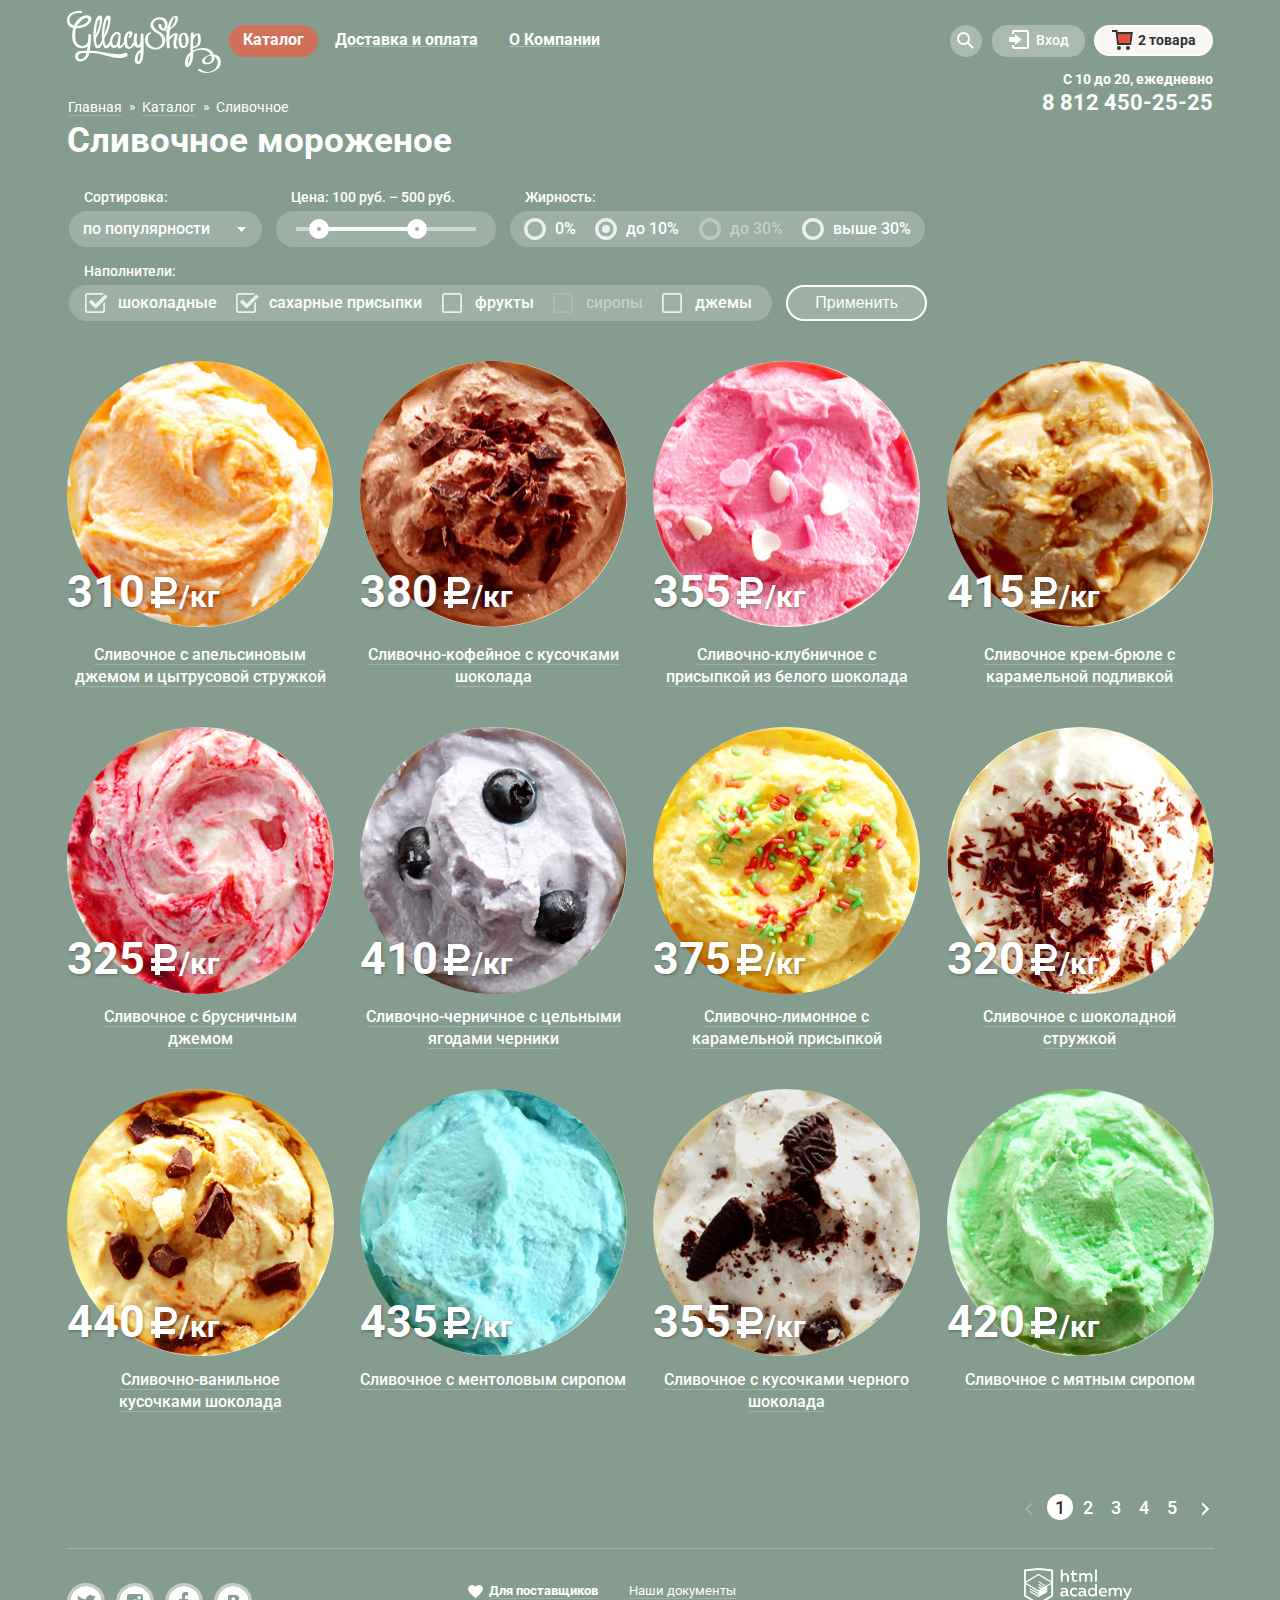
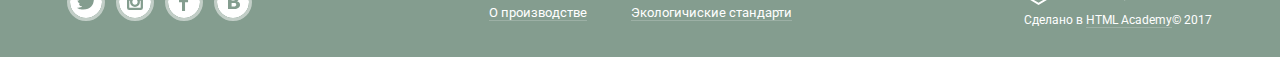
==== commit 01ccb6b6: "HELP" ====
--- a/inner.html
+++ b/inner.html
@@ -3,7 +3,7 @@
 <head>
 	<meta charset="utf-8">
 	<title>HTML Academy: Глейси</title>
-	<link href="https://fonts.googleapis.com/css?family=Roboto:400,700&amp;subset=cyrillic-ext"
+	<link href="https://fonts.googleapis.com/css?family=Roboto:400,500,700&amp;subset=cyrillic" 
 	rel="stylesheet">
 	<link rel="stylesheet" type="text/css" href="css/style.css" />
 </head>
@@ -17,7 +17,7 @@
 				<li class="site-nav-item">
 					<a href="#" class="link-under active">Каталог</a>
 					<ul class="site-navigation-catalog">
-						<li	class="catalog-submenu-item">
+						<li	class="catalog-submenu-item submenu-bold">
 							<a href="#">Новинки</a>
 						</li>
 						<li	class="catalog-submenu-item-current">
@@ -252,7 +252,7 @@
 							<span class="kilogram">/кг</span>
 						</p>
 					</div>
-					<p class="ice-title">
+					<p class="ice-title first-line-ice">
 						<a class="link11" href="#">
 							Сливочное с апельсиновым джемом и цытрусовой стружкой
 						</a>
@@ -268,7 +268,7 @@
 							<span class="kilogram">/кг</span>
 						</p>
 					</div>
-					<p class="ice-title">
+					<p class="ice-title first-line-ice">
 						<a class="link11" href="#">Сливочно-кофейное с кусочками шоколада</a>
 					</p>
 					<a class="link hover-btn">Быстрый просмотр</a>
@@ -282,7 +282,7 @@
 							<span class="kilogram">/кг</span>
 						</p>
 					</div>
-					<p class="ice-title">
+					<p class="ice-title first-line-ice">
 						<a class="link11" href="#">
 							Сливочно-клубничное с<br> присыпкой из белого шоколада
 						</a>
@@ -298,12 +298,12 @@
 							<span class="kilogram">/кг</span>
 						</p>
 					</div>
-					<p class="ice-title">
+					<p class="ice-title first-line-ice">
 						<a class="link11" href="#">Сливочное крем-брюле с карамельной подливкой</a>
 					</p>
 					<a class="link hover-btn">Быстрый просмотр</a>
 				</li>
-				<li class="ice-price ice-line2">
+				<li class="ice-price">
 					<div class="ice-configuration">
 						<img src="img/ice5.jpg" alt="Сливочное c брусничным джемом">
 						<p class="price-in">
@@ -320,7 +320,7 @@
 					</p>
 					<a class="link hover-btn">Быстрый просмотр</a>
 				</li>
-				<li class="ice-price ice-line2">
+				<li class="ice-price">
 					<div class="ice-configuration">
 						<img src="img/ice6.jpg" alt="Сливочно-черничное">
 						<p class="price-in">
@@ -334,7 +334,7 @@
 					</p>
 					<a class="link hover-btn">Быстрый просмотр</a>
 				</li>
-				<li class="ice-price ice-line2">
+				<li class="ice-price">
 					<div class="ice-configuration">
 						<img src="img/ice7.jpg" alt="Сливочно-лимонное">
 						<p class="price-in">
@@ -348,7 +348,7 @@
 					</p>
 					<a class="link hover-btn">Быстрый просмотр</a>
 				</li>
-				<li class="ice-price ice-line2">
+				<li class="ice-price">
 					<div class="ice-configuration">
 						<img src="img/ice8.jpg" alt="Сливочное с шоколадной стружкой">
 						<p class="price-in">
@@ -362,7 +362,7 @@
 					</p>
 					<a class="link hover-btn">Быстрый просмотр</a>
 				</li>
-				<li class="ice-price ice-line3">
+				<li class="ice-price">
 					<div class="ice-configuration">
 						<img src="img/ice9.jpg" alt="Сливочно-ванильное">
 						<p class="price-in">
@@ -373,13 +373,13 @@
 					</div>
 					<p class="ice-title">
 						<a class="link11" href="#">
-							Сливочно-ванильное с<br>
+							Сливочно-ванильное<br>
 							кусочками шоколада
 						</a>
 					</p>
 					<a class="link hover-btn">Быстрый просмотр</a>
 				</li>
-				<li class="ice-price ice-line3">
+				<li class="ice-price">
 					<div class="ice-configuration">
 						<img src="img/ice10.jpg" alt="Сливочное с ментоловым сиропом">
 						<p class="price-in">
@@ -393,7 +393,7 @@
 					</p>
 					<a class="link hover-btn">Быстрый просмотр</a>
 				</li>
-				<li class="ice-price ice-line3">
+				<li class="ice-price">
 					<div class="ice-configuration">
 						<img src="img/ice11.jpg" alt="Сливочное с кусочками черного шоколада">
 						<p class="price-in">
@@ -407,7 +407,7 @@
 					</p>
 					<a class="link hover-btn">Быстрый просмотр</a>
 				</li>
-				<li class="ice-price ice-line3">
+				<li class="ice-price">
 					<div class="ice-configuration">
 						<img src="img/ice12.jpg" alt="Сливочное c мятным сиропом">
 						<p class="price-in">
--- a/css/style.css
+++ b/css/style.css
@@ -20,6 +20,7 @@
 	padding: 10px 26px;
 	padding-bottom: 12px;
 	font-weight: 700;
+	font-family: "Roboto", "Arial", sans-serif;
 	font-size: 18px;
 	line-height: 24px;
 	text-align: center;
@@ -96,7 +97,6 @@
 	text-align: center;
 	text-transform: none;
 	text-decoration: none;
-	text-shadow: 0 2px 5px rgba(160, 32, 11, 0.76);
 	white-space: normal;
 	background-color: #f26843;
 	background: -webkit-linear-gradient(top, #f26843 0%, #e74a35 100%);
@@ -377,13 +377,13 @@
 }
 
 .site-navigation-catalog a {
-	display: block;
-	padding: 7px 0 8px 20px;
+	display: block; 
+	padding: 7px 0 8px 20px; 
 	font-size: 14px;
 	line-height: 1.143em;
 	font-weight: 400;
 	color: #323232;
-	min-width: 143px;
+	width: 117px; 
 }
 
 .site-navigation-catalog:hover {
@@ -400,6 +400,15 @@
 	list-style: none;
 }
 
+.submenu-bold a {
+	border-bottom: 1px solid black;
+	padding: 7px 0 8px 5px;
+	display: inline-block;
+	margin-left: 8px;
+	min-width: 100px;
+	font-weight: 700;
+}
+
 .catalog-submenu-item:first-child:hover {
 	border-top-left-radius: 5px;
 	border-top-right-radius: 5px;
@@ -483,6 +492,9 @@
 	margin-left: 15px;
 	margin-bottom: 18px;
 	margin-right: 15px;
+	padding-left: 15px;
+	font-size: 14px;
+	line-height: 24px;
 }
 
 .user-search:hover .search {
@@ -505,10 +517,10 @@
 .link-svg {
 	font-size: 14px;
 	font-weight: 500;
-    display: flex;
-    align-items: center;
-    height: 29px;
-    padding-left: 17px;
+	display: flex;
+	align-items: center;
+	height: 29px;
+	padding-left: 17px;
 }
 
 .link-svg span {
@@ -519,7 +531,7 @@
 	fill: #ffffff;
 }
 
-.login-link:hover svg{
+.login-link:hover svg {
 	fill: #323232;
 }
 
@@ -561,7 +573,7 @@
 	fill: #ffffff;
 }
 
-.enter-in:hover svg{
+.enter-in:hover svg {
 	fill: #323232;
 }
 
@@ -1013,7 +1025,7 @@
 	text-align: right;
 }
 
-.total:before {
+.total::before {
 	content: "";
 	position: absolute;
 	bottom: 111px;
@@ -1203,10 +1215,9 @@
 .breadcrumbs {
 	display: -webkit-flex;
 	display: flex;
-	margin: 10px 2.3%;
-	margin-right: 250px;
-	margin-bottom: 6px;
-	margin-top: 16px;
+	width: 1200px;
+	box-sizing: border-box;
+	margin: 16px auto 6px;
 }
 
 .breadcrumbs-items {
@@ -1261,9 +1272,9 @@
 }
 
 .padding-left {
-	margin: -53px auto 28px;
 	padding: 0 27px;
 	font-size: 35px;
+	margin: -53px auto 28px;
 	width: 1200px;
 	box-sizing: border-box;
 }
@@ -1292,7 +1303,7 @@
 	flex-wrap: wrap;
 	-ms-flex-line-pack: justify;
 	align-content: space-between;
-	min-height: 131px;
+	height: 131px;
 	width: 860px;
 }
 
@@ -1307,6 +1318,7 @@
 	font-size: 14px;
 	font-weight: 500;
 	line-height: 1.14em;
+	color: #ffffff;
 }
 
 .filter-fat-wrapper,
@@ -1698,7 +1710,7 @@
 	justify-content: flex-end;
 	align-self: flex-end;
 	width: 1170px;
-	padding: 0 12px 0 0;
+	padding: 0 18px 0 0; /* IRA tut 12px */
 	margin: 0 auto 27px;
 	list-style: none;
 	box-sizing: border-box;
@@ -1853,6 +1865,7 @@
 	padding: 0;
 	margin-bottom: 10px;
 	list-style: none;
+	padding-top: 4px;     /* IRA */
 }
 
 .ice-configuration {
@@ -1903,19 +1916,11 @@
 }
 
 .ice-margin {
-	margin-bottom: 45px;
+	margin-bottom: 52px; /* IRA */
 }
 
 .ice-crem ul {
 	list-style: none;
-}
-
-.ice-line2 {
-	margin-top: -5px;
-}
-
-.ice-line3 {
-	margin-top: -9px;
 } 
 
 .price {
@@ -1923,7 +1928,6 @@
 	font-size: 45px;
 	text-shadow: 1px 1px 3px rgba(49, 50, 53, 0.5);
 	line-height: 45px;
-
 }
 
 .kilogram {
@@ -1931,6 +1935,14 @@
 	font-size: 30px;
 	text-shadow: 1px 1px 3px rgba(49, 50, 53, 0.5);
 	margin-left: -5px;
+}
+
+.first-line-ice {
+	padding-top: 5px;
+}
+
+.space {
+	white-space: pre;
 }
 
 .ice-title {
@@ -1945,11 +1957,12 @@
 	display: inline-block;
 	position: relative;
 	font-size: 16px;
-	margin-bottom: 28px;
+	margin-bottom: 19px;
 	width: 23.25%;
 	vertical-align: top;
 	min-height: 274px;
 }
+
 .ice-price::after {
 	background-color: rgba(255, 255, 255, 0.2);
 	border-radius: 5px;
@@ -2171,14 +2184,20 @@
 
 .subscription-email {
 	margin-right: 13px;
+	font-weight: 400; 
+	font-size: 16px; 
+	line-height: 24px;
+	border-radius: 5px;
+	border: 1px solid #d3d3d2;
 }
 
 .subscription input[type="email"] {
 	flex-grow: 1;
+	padding-left: 14px;
 }
 
 .subscription input[type="submit"] {
-  border: none;
+	border: none;
 }
 
 .map {
@@ -2191,7 +2210,7 @@
 	background-size: cover;
 }
 
-.map:before {
+.map::before {
 	content: "";
 	background: url("../img/pin.svg") no-repeat;
 	position: absolute;
@@ -2323,7 +2342,26 @@
 
 .input-field {
 	font-family: "Roboto", "Arial", sans-serif;
-	font-size: 16px;
+	font-size: 14px;
+	line-height: 24px;
+	border-radius: 5px;
+	border: 1px solid #d3d3d2;
+}
+
+::-webkit-input-placeholder { 
+	color: #999999;
+}
+
+:-moz-placeholder { 
+	color: #999999;
+}
+
+::-moz-placeholder { 
+	color: #999999;
+}
+
+:-ms-input-placeholder { 
+	color: #999999;
 }
 
 .feedback-form textarea.input-field {
@@ -2343,6 +2381,7 @@
 	color: #323232;
 	font-size: 24px; 
 	margin-bottom: 15px;
+	font-weight: 500;
 }
 /*Кнопка закрытия попапа*/
 .modal-close {
@@ -2498,7 +2537,7 @@
 	position: relative;
 }
 
-.provider:before {
+.provider::before {
 	content: "";
 	background: url("../img/heart.svg") no-repeat;
 	position: absolute;
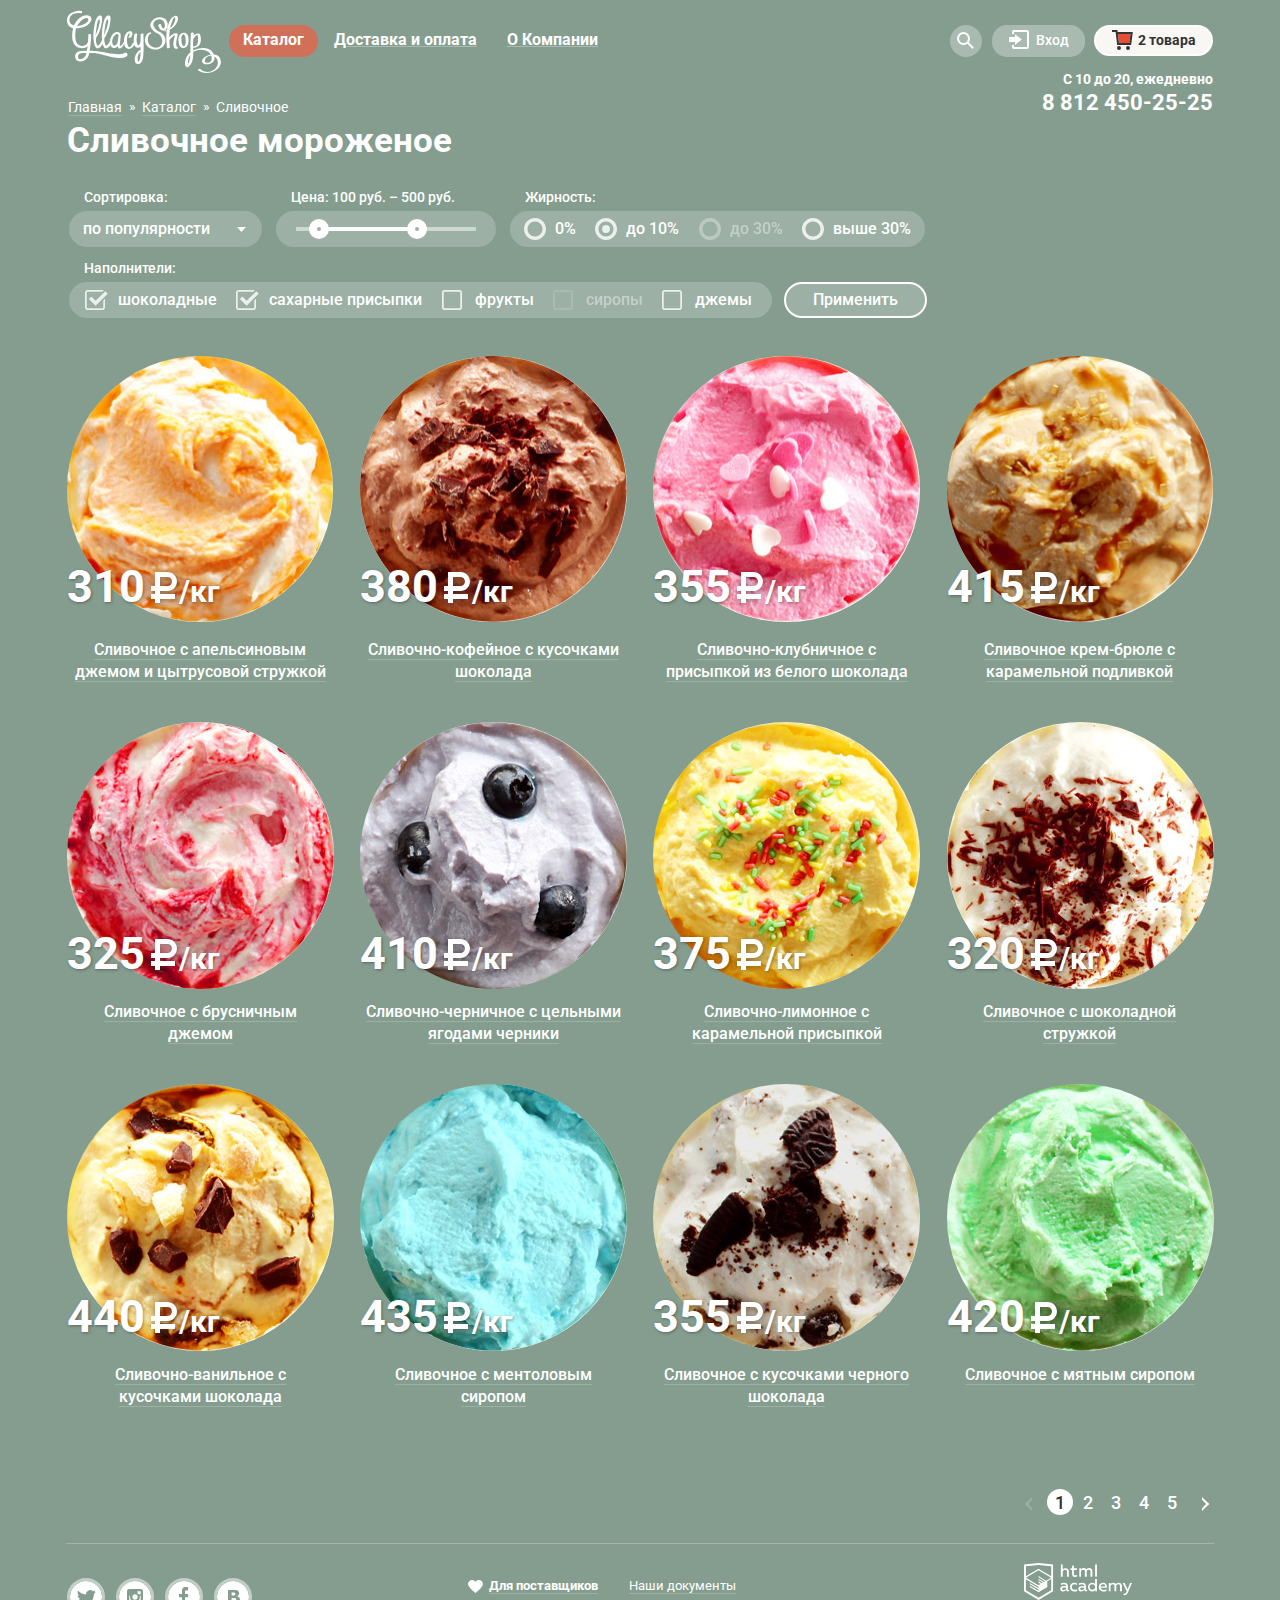
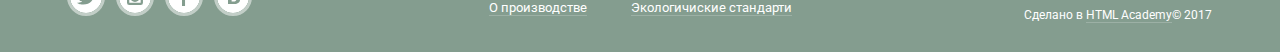
==== commit 74d61ce8: "proverka" ====
--- a/inner.html
+++ b/inner.html
@@ -284,7 +284,7 @@
 					</div>
 					<p class="ice-title first-line-ice">
 						<a class="link11" href="#">
-							Сливочно-клубничное с<br> присыпкой из белого шоколада
+							Сливочно-клубничное с присыпкой из белого шоколада
 						</a>
 					</p>
 					<a class="link hover-btn">Быстрый просмотр</a>
@@ -314,7 +314,7 @@
 					</div>
 					<p class="ice-title">
 						<a class="link11" href="#">
-							Сливочное c брусничным<br>
+							Сливочное c брусничным
 							джемом
 						</a>
 					</p>
@@ -373,7 +373,7 @@
 					</div>
 					<p class="ice-title">
 						<a class="link11" href="#">
-							Сливочно-ванильное<br>
+							Сливочно-ванильное с
 							кусочками шоколада
 						</a>
 					</p>
--- a/css/style.css
+++ b/css/style.css
@@ -26,7 +26,6 @@
 	text-align: center;
 	text-transform: none;
 	text-decoration: none;
-	text-shadow: 0 2px 5px rgba(160, 32, 11, 0.76);
 	white-space: normal;
 	background-color: #f26843;
 	background: -webkit-linear-gradient(top, #f26843 0%, #e74a35 100%);
@@ -61,7 +60,6 @@
 	text-align: center;
 	text-transform: none;
 	text-decoration: none;
-	text-shadow: 0 2px 5px rgba(160, 32, 11, 0.76);
 	white-space: normal;
 	background-color: #f26843;
 	background: -webkit-linear-gradient(top, #f26843 0%, #e74a35 100%);
@@ -165,7 +163,6 @@
 	text-align: center;
 	text-transform: none;
 	text-decoration: none;
-	text-shadow: 0 2px 5px rgba(160, 32, 11, 0.76);
 	white-space: normal;
 	background-color: #f26843;
 	background: -webkit-linear-gradient(top, #f26843 0%, #e74a35 100%);
@@ -180,7 +177,7 @@
 	font-weight: 700;
 	line-height: 24px;
 	align-self: flex-end;
-	margin-bottom: 4px;
+	margin-bottom: 2px;
 }
 
 .link4:hover {
@@ -335,7 +332,7 @@
 	display: flex;
 	flex-wrap: wrap;
 	margin: 0;
-	padding: 0;
+	padding: 0 0 4px 0;
 	list-style: none;
 }
 
@@ -358,7 +355,7 @@
 .site-nav-item {
 	padding-top: 6px;
 	padding-bottom: 10px;
-	margin-right: 2px;
+	margin-right: 1px;
 	position: relative;
 	height: 40px;
 	text-decoration: none;
@@ -370,43 +367,30 @@
 	flex-direction: column;
 	visibility: hidden;
 	top: 52px;
-	left: -7px;
+	left: -4px;
 	background-color: #f8f7f4;
 	border-radius: 5px;
-	box-shadow: 0px 20px 20px 0px rgba(0, 0, 0, 0.4); 
+	box-shadow: 0px 20px 20px 0px rgba(0, 0, 0, 0.4);
 }
 
 .site-navigation-catalog a {
-	display: block; 
-	padding: 7px 0 8px 20px; 
+	display: block;
+	padding: 8px 0 8px 20px;
 	font-size: 14px;
 	line-height: 1.143em;
 	font-weight: 400;
 	color: #323232;
-	width: 117px; 
-}
-
-.site-navigation-catalog:hover {
-	display: block;
-	top: 52px;
-	left: -7px;
-	min-width: 143px;
-	margin: 0;
-	padding: 0;
-	border-radius: 5px;
-	background-color: #f9f8f5;
-	-webkit-box-shadow: 0px 20px 20px 0px rgba(0, 0, 0, 0.4);
-	box-shadow: 0px 20px 20px 0px rgba(0, 0, 0, 0.4);
-	list-style: none;
+	width: 123px;
 }
 
 .submenu-bold a {
-	border-bottom: 1px solid black;
-	padding: 7px 0 8px 5px;
+	border-bottom: 1px solid #d1d0ce;
+	padding: 9px 0 11px 15px;
 	display: inline-block;
-	margin-left: 8px;
-	min-width: 100px;
+	margin-left: 5px;
+	min-width: 128px;
 	font-weight: 700;
+	box-sizing: border-box;
 }
 
 .catalog-submenu-item:first-child:hover {
@@ -659,7 +643,7 @@
 .visually-hidden {
 	position: absolute;
 	width: 1px;
-	height: 1px;	
+	height: 1px;
 	clip: rect(0, 0, 0, 0);
 }
 
@@ -703,7 +687,7 @@
 
 .slide {
 	display: none;
-	margin-bottom: 45px;
+	margin-bottom: 42px;
 	margin-top: -65px;
 }
 
@@ -727,7 +711,6 @@
 	color: #ffffff;
 	vertical-align: top;
 	text-decoration: none;
-	text-shadow: 0 2px 5px rgba(160, 32, 11, 0.76);
 	background: #f26843;
 	background: linear-gradient(to bottom, #f26843 0%, #e74a35 100%);
 	border-radius: 50px;
@@ -1303,7 +1286,7 @@
 	flex-wrap: wrap;
 	-ms-flex-line-pack: justify;
 	align-content: space-between;
-	height: 131px;
+	height: 128px;
 	width: 860px;
 }
 
@@ -1574,6 +1557,7 @@
 }
 
 .filter-button {
+	font-family: "Roboto", "Arial", sans-serif;
 	-ms-flex-item-align: end;
 	align-self: flex-end;
 	padding: 7px 27px;
@@ -1710,7 +1694,7 @@
 	justify-content: flex-end;
 	align-self: flex-end;
 	width: 1170px;
-	padding: 0 18px 0 0; /* IRA tut 12px */
+	padding: 0 18px 0 0;
 	margin: 0 auto 27px;
 	list-style: none;
 	box-sizing: border-box;
@@ -1865,7 +1849,7 @@
 	padding: 0;
 	margin-bottom: 10px;
 	list-style: none;
-	padding-top: 4px;     /* IRA */
+	padding-top: 2px;
 }
 
 .ice-configuration {
@@ -1916,12 +1900,12 @@
 }
 
 .ice-margin {
-	margin-bottom: 52px; /* IRA */
+	margin-bottom: 52px;
 }
 
 .ice-crem ul {
 	list-style: none;
-} 
+}
 
 .price {
 	color: #ffffff;
@@ -1951,6 +1935,8 @@
 	line-height: 22px;
 	font-weight: 500;
 	text-align: center;
+	padding-left: 5px;
+	padding-right: 5px;
 }
 
 .ice-price {
@@ -2014,6 +2000,7 @@
 	margin-bottom: 40px;
 	padding-left: 27px;
 	padding-right: 27px;
+	padding-top: 8px;
 }
 
 .information {
@@ -2030,7 +2017,7 @@
 }
 
 .about-us-title {
-	margin-bottom: 9px;
+	margin-bottom: 12px;
 	margin-top: 15px;
 	margin-left: 10px;
 	font-size: 24px;
@@ -2038,6 +2025,7 @@
 	letter-spacing: 0.06px;
 	color: #323232;
 	font-weight: 700;
+	letter-spacing: 0.1px
 }
 
 .about-us-articles {
@@ -2061,7 +2049,7 @@
 .about-us-list::before {
 	content: "";
 	position: absolute;
-	top: 0;
+	top: 3px;
 	left: 0;
 	width: 49px;
 	height: 49px;
@@ -2108,6 +2096,9 @@
 	font-size: 16px;
 	font-weight: 400;
 	line-height: 22px;
+	margin-bottom: 17px;
+	box-sizing: border-box;
+	padding-right: 10px;
 }
 
 .news {
@@ -2149,6 +2140,9 @@
 	color: #323232;
 	background-color: rgba(255, 255, 255, 0.8);
 	text-decoration: underline;
+	box-sizing: border-box;
+	width: 300px;
+	display: inline-block;
 }
 
 .mail {
@@ -2184,8 +2178,8 @@
 
 .subscription-email {
 	margin-right: 13px;
-	font-weight: 400; 
-	font-size: 16px; 
+	font-weight: 400;
+	font-size: 16px;
 	line-height: 24px;
 	border-radius: 5px;
 	border: 1px solid #d3d3d2;
@@ -2312,31 +2306,31 @@
 .feedback {
 	display: none;
 	background-color: #f8f7f4;
-	width: 478px; 
-	height: 444px; 
-	border-radius: 10px; 
-	position: fixed; 
-	z-index: 10; 
-	top: 20%; 
-	left: 0; 
-	right: 0; 
+	width: 478px;
+	height: 444px;
+	border-radius: 10px;
+	position: fixed;
+	z-index: 10;
+	top: 20%;
+	left: 0;
+	right: 0;
 	margin: auto;
 }
 
 .feedback-form {
 	display: flex;
-	flex-wrap: wrap; 
+	flex-wrap: wrap;
 	padding: 20px 25px;
 }
 
 .feedback-form .form-title,
 .feedback-form .form-item {
-	width: 100%; 
+	width: 100%;
 	margin: 0 0 20px 0;
 }
 
 .feedback-form .input-field {
-	padding: 10px 15px; 
+	padding: 10px 15px;
 	width: 55%;
 }
 
@@ -2348,38 +2342,38 @@
 	border: 1px solid #d3d3d2;
 }
 
-::-webkit-input-placeholder { 
+::-webkit-input-placeholder {
 	color: #999999;
 }
 
-:-moz-placeholder { 
+:-moz-placeholder {
 	color: #999999;
 }
 
-::-moz-placeholder { 
+::-moz-placeholder {
 	color: #999999;
 }
 
-:-ms-input-placeholder { 
+:-ms-input-placeholder {
 	color: #999999;
 }
 
 .feedback-form textarea.input-field {
-	height: 154px; 
-	width: 100%; 
-	box-sizing: border-box; 
+	height: 154px;
+	width: 100%;
+	box-sizing: border-box;
 }
 
 .form-item button {
-	display: flex; 
+	display: flex;
 	margin-left: 290px;
-	padding-left: 22px; 
+	padding-left: 22px;
 	padding-right: 22px;
 }
 
 .form-title {
 	color: #323232;
-	font-size: 24px; 
+	font-size: 24px;
 	margin-bottom: 15px;
 	font-weight: 500;
 }
@@ -2591,6 +2585,7 @@
 }
 
 .login-link {
+	font-family: "Roboto", "Arial", sans-serif;
 	color: #323232;
 	font-size: 13px;
 	font-weight: 400;
